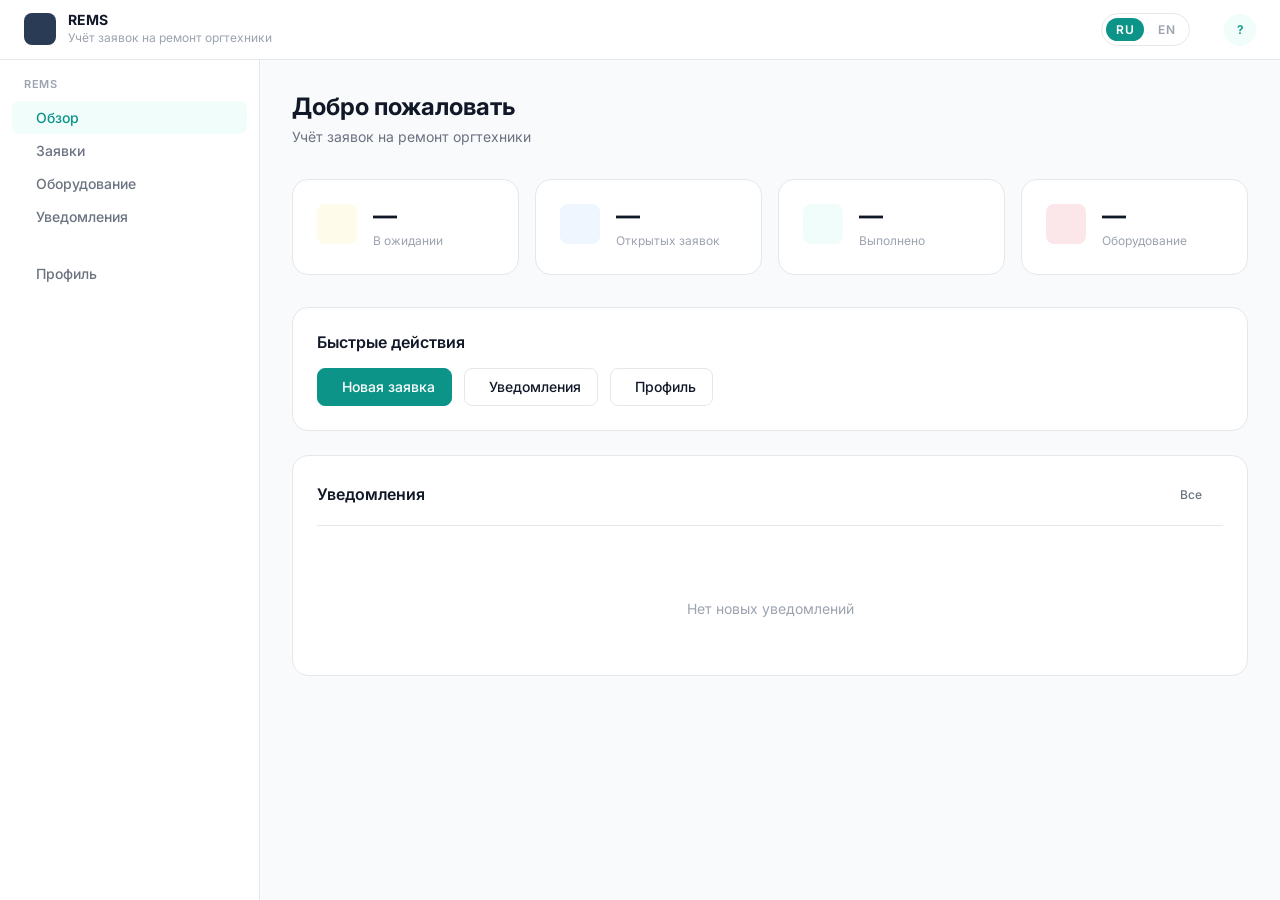
==== pages/dashboard.html @ 97a4c3eb "Fixes 1. Аватар пользователя действительно отображается в шапке и в профиле — `setAvatar()` теперь ч" ====
<!DOCTYPE html>
<html lang="ru">
<head>
  <meta charset="UTF-8">
  <meta name="viewport" content="width=device-width, initial-scale=1.0">
  <title>Панель управления — REMS</title>
  <link rel="preconnect" href="https://fonts.googleapis.com">
  <link rel="preconnect" href="https://fonts.gstatic.com" crossorigin>
  <link href="https://fonts.googleapis.com/css2?family=Inter:wght@400;500;600;700;800&display=swap" rel="stylesheet">
  <link rel="stylesheet" href="https://unpkg.com/@phosphor-icons/web@2.1.1/src/regular/style.css">
  <link rel="stylesheet" href="https://unpkg.com/@phosphor-icons/web@2.1.1/src/bold/style.css">
  <link rel="stylesheet" href="https://unpkg.com/@phosphor-icons/web@2.1.1/src/fill/style.css">
  <link rel="stylesheet" href="https://unpkg.com/@phosphor-icons/web@2.1.1/src/duotone/style.css">
  <link rel="stylesheet" href="../style.css">
</head>
<body>

<!-- ── Navbar ──────────────────────────────────────────────────── -->
<header class="navbar">
  <button class="btn btn-icon btn-ghost" id="sidebar-toggle" style="display:none;" aria-label="Меню">
    <i class="ph ph-list" style="font-size:1.25rem;"></i>
  </button>

  <a href="/" class="navbar-brand">
    <div class="navbar-logo"><i class="ph ph-wrench"></i></div>
    <div>
      <div class="navbar-title">REMS</div>
      <div class="navbar-subtitle" data-i18n="app.tagline">Учёт заявок на ремонт оргтехники</div>
    </div>
  </a>

  <div class="navbar-spacer"></div>

  <div class="navbar-actions">
    <!-- Language switcher -->
    <div class="lang-switcher">
      <button class="lang-btn active" data-lang="ru">RU</button>
      <button class="lang-btn"        data-lang="en">EN</button>
    </div>

    <!-- Notifications button -->
    <button class="btn btn-icon btn-ghost" id="btn-notifications" style="position:relative;" aria-label="Уведомления">
      <i class="ph ph-bell" style="font-size:1.25rem;"></i>
      <span class="badge-dot" id="notif-dot" style="position:absolute; top:.4rem; right:.4rem; display:none;"></span>
    </button>

    <!-- User menu -->
    <div style="position:relative;">
      <button class="avatar avatar-sm" id="btn-user-menu" style="cursor:pointer; border:none; font-family:inherit;">
        <span id="nav-avatar-initials">?</span>
        <img id="nav-avatar-img" src="" alt="" style="display:none;">
      </button>
      <div id="user-dropdown" class="hidden" style="position:absolute; top:calc(100% + .5rem); right:0; background:var(--clr-surface); border:1px solid var(--clr-border); border-radius:var(--radius-lg); box-shadow:var(--shadow-lg); min-width:260px; z-index:60; overflow:hidden;">
        <!-- ── User header: full name + masked contact ─────────── -->
        <div style="padding:.85rem 1rem; border-bottom:1px solid var(--clr-border);">
          <div id="dd-name"
               style="font-size:var(--text-sm); font-weight:700; color:var(--clr-text-primary); white-space:nowrap; overflow:hidden; text-overflow:ellipsis;">
            —
          </div>
          <div id="dd-email"
               style="font-size:var(--text-xs); color:var(--clr-text-muted); margin-top:.15rem; white-space:nowrap; overflow:hidden; text-overflow:ellipsis;">
            —
          </div>
        </div>

        <!-- ── Org row: clickable → #org tab. Shows role badge if
                user is an approved member, otherwise membership status. -->
        <button id="dd-org-link" class="nav-item"
                style="border-radius:0; border:none; align-items:flex-start; gap:.65rem; padding:.7rem 1rem; width:100%; text-align:left;">
          <i class="ph ph-buildings" style="margin-top:.15rem;"></i>
          <div style="flex:1; min-width:0; display:flex; flex-direction:column; gap:.25rem;">
            <span id="dd-org"
                  style="font-size:var(--text-sm); font-weight:600; color:var(--clr-navy); white-space:nowrap; overflow:hidden; text-overflow:ellipsis;">
              —
            </span>
            <span id="dd-pill" class="badge badge-default" style="font-size:var(--text-xs); align-self:flex-start;">—</span>
          </div>
        </button>

        <button class="nav-item" id="dd-profile" style="border-radius:0; border:none;">
          <i class="ph ph-user"></i>
          <span data-i18n="nav.profile">Профиль</span>
        </button>
        <div style="border-top:1px solid var(--clr-border); padding:.25rem;">
          <button class="nav-item" id="btn-logout" style="border-radius:var(--radius-sm); color:var(--clr-error);">
            <i class="ph ph-sign-out" style="color:var(--clr-error);"></i>
            <span data-i18n="nav.logout">Выйти</span>
          </button>
        </div>
      </div>
    </div>
  </div>
</header>

<!-- ── App layout ───────────────────────────────────────────────── -->
<div class="app-layout">

  <!-- ── Sidebar ──────────────────────────────────────────────── -->
  <aside class="sidebar" id="sidebar">
    <nav>
      <div class="nav-section">
        <p class="nav-section-label" data-i18n="app.name">REMS</p>
        <button class="nav-item active" data-tab="overview">
          <i class="ph ph-squares-four"></i>
          <span data-i18n="nav.dashboard">Обзор</span>
        </button>
        <button class="nav-item" data-tab="requests">
          <i class="ph ph-clipboard-text"></i>
          <span data-i18n="nav.requests">Заявки</span>
        </button>
        <button class="nav-item" data-tab="equipment">
          <i class="ph ph-desktop-tower"></i>
          <span data-i18n="nav.equipment">Оборудование</span>
        </button>
        <button class="nav-item" data-tab="notifications" id="nav-notifications">
          <i class="ph ph-bell"></i>
          <span data-i18n="nav.notifications">Уведомления</span>
          <span class="nav-badge hidden" id="notif-badge">0</span>
        </button>
      </div>

      <div class="nav-section" id="org-nav-section" style="display:none;">
        <p class="nav-section-label" data-i18n="nav.organization_section">Организация</p>
        <button class="nav-item" data-tab="members" id="nav-item-members">
          <i class="ph ph-users"></i>
          <span data-i18n="nav.members">Сотрудники</span>
        </button>
        <button class="nav-item" data-tab="org" id="nav-item-org" style="display:none;">
          <i class="ph ph-buildings"></i>
          <span data-i18n="nav.your_organization">Ваша организация</span>
        </button>
      </div>

      <div class="nav-section" style="margin-top:auto;">
        <button class="nav-item" data-tab="profile">
          <i class="ph ph-user-circle"></i>
          <span data-i18n="nav.profile">Профиль</span>
        </button>
      </div>
    </nav>
  </aside>

  <!-- ── Main content ─────────────────────────────────────────── -->
  <main class="main-content" id="main-content">

    <!-- ══ TAB: Overview ═══════════════════════════════════════ -->
    <div class="tab-panel active" id="tab-overview">
      <div class="page-header">
        <h1 class="page-title" id="welcome-title" data-i18n="dashboard.welcome">Добро пожаловать</h1>
        <p class="page-desc" data-i18n="app.tagline">Учёт заявок на ремонт оргтехники</p>
      </div>

      <!-- Stats row -->
      <div style="display:grid; grid-template-columns: repeat(auto-fit, minmax(220px, 1fr)); gap:1rem; margin-bottom:2rem;">
        <div class="stat-card">
          <div class="stat-icon stat-icon-yellow"><i class="ph ph-hourglass"></i></div>
          <div>
            <div class="stat-value" id="stat-pending">—</div>
            <div class="stat-label" data-i18n="dashboard.requests_pending">В ожидании</div>
          </div>
        </div>
        <div class="stat-card">
          <div class="stat-icon stat-icon-blue"><i class="ph ph-clipboard-text"></i></div>
          <div>
            <div class="stat-value" id="stat-open">—</div>
            <div class="stat-label" data-i18n="dashboard.requests_open">Открытых заявок</div>
          </div>
        </div>
        <div class="stat-card">
          <div class="stat-icon stat-icon-green"><i class="ph ph-check-circle"></i></div>
          <div>
            <div class="stat-value" id="stat-done">—</div>
            <div class="stat-label" data-i18n="dashboard.requests_done">Выполнено</div>
          </div>
        </div>
        <div class="stat-card">
          <div class="stat-icon stat-icon-red"><i class="ph ph-desktop-tower"></i></div>
          <div>
            <div class="stat-value" id="stat-equipment">—</div>
            <div class="stat-label" data-i18n="dashboard.equipment_count">Оборудование</div>
          </div>
        </div>
      </div>

      <!-- Membership notice (if no org) -->
      <div class="alert alert-info hidden" id="no-org-notice" style="margin-bottom:1.5rem;">
        <i class="ph ph-info"></i>
        <div>
          <strong>Вы не состоите в организации.</strong>
          <span> Дождитесь приглашения от руководителя или укажите ID организации в профиле.</span>
        </div>
      </div>

      <!-- Quick actions -->
      <div class="card" style="margin-bottom:1.5rem;">
        <div class="card-header" style="margin-bottom:0; padding-bottom:0; border:none;">
          <h2 class="card-title">Быстрые действия</h2>
        </div>
        <div style="display:flex; flex-wrap:wrap; gap:.75rem; margin-top:1rem;">
          <button class="btn btn-primary" id="btn-new-request">
            <i class="ph ph-plus"></i>
            Новая заявка
          </button>
          <button class="btn btn-secondary" data-tab-trigger="notifications">
            <i class="ph ph-bell"></i>
            <span data-i18n="nav.notifications">Уведомления</span>
          </button>
          <button class="btn btn-secondary" data-tab-trigger="profile">
            <i class="ph ph-user"></i>
            <span data-i18n="nav.profile">Профиль</span>
          </button>
        </div>
      </div>

      <!-- Recent notifications -->
      <div class="card">
        <div class="card-header">
          <h2 class="card-title" data-i18n="notifications.title">Уведомления</h2>
          <button class="btn btn-ghost btn-sm" data-tab-trigger="notifications">
            <span>Все</span>
            <i class="ph ph-arrow-right"></i>
          </button>
        </div>
        <div id="overview-notifs">
          <div class="empty-state" style="padding: 2rem;">
            <i class="ph ph-bell-slash"></i>
            <p class="empty-state-text" data-i18n="notifications.empty">Нет новых уведомлений</p>
          </div>
        </div>
      </div>
    </div>

    <!-- ══ TAB: Requests ════════════════════════════════════════ -->
    <div class="tab-panel" id="tab-requests">
      <div class="page-header">
        <h1 class="page-title" data-i18n="nav.requests">Заявки</h1>
        <p class="page-desc">Управление заявками на ремонт и обслуживание</p>
      </div>
      <div class="empty-state" style="margin-top:4rem;">
        <i class="ph ph-clipboard-text"></i>
        <p class="empty-state-title">Раздел в разработке</p>
        <p class="empty-state-text">Управление заявками будет доступно в следующей версии.</p>
      </div>
    </div>

    <!-- ══ TAB: Equipment ══════════════════════════════════════ -->
    <div class="tab-panel" id="tab-equipment">
      <div class="page-header">
        <h1 class="page-title" data-i18n="nav.equipment">Оборудование</h1>
        <p class="page-desc">Реестр оргтехники организации</p>
      </div>
      <div class="empty-state" style="margin-top:4rem;">
        <i class="ph ph-desktop-tower"></i>
        <p class="empty-state-title">Раздел в разработке</p>
        <p class="empty-state-text">Учёт оборудования будет доступен в следующей версии.</p>
      </div>
    </div>

    <!-- ══ TAB: Notifications ══════════════════════════════════ -->
    <div class="tab-panel" id="tab-notifications">
      <div class="page-header" style="display:flex; align-items:center; justify-content:space-between;">
        <div>
          <h1 class="page-title" data-i18n="notifications.title">Уведомления</h1>
          <p class="page-desc">Все системные уведомления</p>
        </div>
        <button class="btn btn-secondary btn-sm" id="btn-mark-all-read">
          <i class="ph ph-checks"></i>
          <span data-i18n="notifications.mark_all">Прочитать все</span>
        </button>
      </div>

      <div class="card" style="padding:0; overflow:hidden;">
        <div id="notif-list">
          <div class="empty-state">
            <i class="ph ph-bell-slash"></i>
            <p class="empty-state-title" data-i18n="notifications.empty">Нет уведомлений</p>
          </div>
        </div>
      </div>
    </div>

    <!-- ══ TAB: Members ════════════════════════════════════════ -->
    <div class="tab-panel" id="tab-members">
      <div class="page-header" style="display:flex; align-items:center; justify-content:space-between;">
        <div>
          <h1 class="page-title" data-i18n="members.title">Сотрудники</h1>
          <p class="page-desc">Управление участниками организации</p>
        </div>
        <button class="btn btn-primary btn-sm" id="btn-invite">
          <i class="ph ph-user-plus"></i>
          <span data-i18n="members.invite">Пригласить</span>
        </button>
      </div>

      <!-- Pending members -->
      <div class="card" id="pending-section" style="margin-bottom:1.5rem; display:none;">
        <div class="card-header">
          <h2 class="card-title" data-i18n="members.pending">Ожидают одобрения</h2>
        </div>
        <div id="pending-list"></div>
      </div>

      <div class="card">
        <div class="empty-state">
          <i class="ph ph-users"></i>
          <p class="empty-state-title" data-i18n="members.no_pending">Нет ожидающих заявок</p>
        </div>
      </div>
    </div>

    <!-- ══ TAB: Your Organization ═══════════════════════════════════════════
         Header strip carries the heavy ID context (name + ID + occupation
         + active + role + members chip) so the two columns underneath
         show only THE FACTS, with equal row counts on both sides. -->
    <div class="tab-panel" id="tab-org">
      <div class="page-header">
        <h1 class="page-title" data-i18n="nav.your_organization">Ваша организация</h1>
      </div>

      <!-- ─── Header strip ─────────────────────────────────────────────── -->
      <div class="card profile-identity-card">
        <label class="profile-org-logo" id="org-logo-wrap">
          <div class="avatar avatar-xxl" id="org-logo-avatar">
            <span id="org-logo-initials">?</span>
            <img id="org-logo-img" src="" alt="" style="display:none;">
          </div>
          <div class="avatar-upload-overlay" id="org-logo-overlay" style="display:none;"><i class="ph ph-camera"></i></div>
          <input type="file" id="org-logo-input" accept="image/*" style="display:none;">
        </label>
        <div class="profile-identity-info">
          <h2 class="profile-identity-name">
            <span id="org-head-name">—</span>
            <button class="profile-row-edit-btn" data-edit-field="organization_name" aria-label="edit" style="margin-left:.4rem; vertical-align:middle;"><i class="ph-duotone ph-pencil-simple"></i></button>
          </h2>
          <p class="profile-identity-meta">
            <span style="color:var(--clr-text-muted);" data-i18n="profile.organization_id">ID</span>:
            <span id="org-head-id" style="font-weight:600;">—</span>
            ·
            <span data-i18n="profile.plan">Тариф</span>:
            <span id="org-head-plan" style="font-weight:700; color:var(--clr-accent);">—</span>
          </p>
          <div class="profile-identity-badges">
            <span id="org-head-type"   class="badge badge-default">—</span>
            <span id="org-head-active" class="badge badge-default">—</span>
            <span id="org-head-myrole" class="badge badge-default">—</span>
          </div>
        </div>
      </div>

      <!-- ─── Two-column grid: equal row counts (4+4 left, 3+5 right) ─── -->
      <div class="profile-two-col">

        <!-- ═══ LEFT ═════════════════════════════════════════════════════ -->
        <div class="profile-col">

          <!-- About the organization — 4 rows -->
          <div class="card profile-card">
            <div class="profile-card-header">
              <div class="profile-card-icon navy"><i class="ph-bold ph-buildings"></i></div>
              <h3 class="profile-card-title" data-i18n="profile.about_org">Об организации</h3>
              <span class="profile-card-tooltip" tabindex="0" data-tooltip-key="profile.tip_about_org">
                <i class="ph ph-info"></i>
              </span>
            </div>
            <div class="profile-card-body">
              <div class="profile-row">
                <span class="profile-row-label" data-i18n="profile.org_type">Тип</span>
                <!-- Read-only: org type is locked after creation. -->
                <span class="profile-row-value" id="org-info-type">—</span>
              </div>
              <div class="profile-row">
                <span class="profile-row-label" data-i18n="profile.org_status">Статус</span>
                <span class="profile-row-value" id="org-info-status">—</span>
              </div>
              <!-- Swapped: «Ваша роль» now precedes «Дата создания» so the
                   role tooltip can flow downward without being clipped by
                   the next card. -->
              <div class="profile-row">
                <span class="profile-row-label" data-i18n="profile.role_in_org">Ваша роль в организации</span>
                <span class="profile-row-edit-wrap">
                  <span class="profile-row-value" id="org-info-myrole">—</span>
                  <!-- Tooltip is shown/hidden by JS based on the user's role -->
                  <span class="profile-card-tooltip hidden" id="org-info-role-tooltip" tabindex="0" style="margin-left:.25rem;">
                    <i class="ph ph-info"></i>
                  </span>
                </span>
              </div>
              <div class="profile-row" style="border-bottom:none;">
                <span class="profile-row-label" data-i18n="profile.org_created_at">Дата создания</span>
                <span class="profile-row-value" id="org-info-created">—</span>
              </div>
            </div>
          </div>

          <!-- Internal SLA — 4 rows; hint lives in the header tooltip (no
               extra row inside the body) so heights line up with the right column. -->
          <div class="card profile-card">
            <div class="profile-card-header">
              <div class="profile-card-icon navy"><i class="ph-bold ph-clock-countdown"></i></div>
              <h3 class="profile-card-title" data-i18n="profile.internal_sla">Внутренние SLA</h3>
              <span class="profile-card-tooltip" tabindex="0" data-tooltip-key="profile.internal_sla_hint">
                <i class="ph ph-info"></i>
              </span>
            </div>
            <div class="profile-card-body">
              <div class="profile-row sla-row-wide">
                <span class="profile-row-label">
                  <span class="sla-pri sla-critical" data-i18n="profile.sla_critical">Критический</span>
                </span>
                <span class="profile-row-edit-wrap">
                  <span class="sla-val" id="sla-crit">—</span>
                  <button class="profile-row-edit-btn" data-edit-field="internal_sla_critical_h" aria-label="edit"><i class="ph-duotone ph-pencil-simple"></i></button>
                </span>
              </div>
              <div class="profile-row sla-row-wide">
                <span class="profile-row-label">
                  <span class="sla-pri sla-high" data-i18n="profile.sla_high">Высокий</span>
                </span>
                <span class="profile-row-edit-wrap">
                  <span class="sla-val" id="sla-high">—</span>
                  <button class="profile-row-edit-btn" data-edit-field="internal_sla_high_h" aria-label="edit"><i class="ph-duotone ph-pencil-simple"></i></button>
                </span>
              </div>
              <div class="profile-row sla-row-wide">
                <span class="profile-row-label">
                  <span class="sla-pri sla-medium" data-i18n="profile.sla_medium">Средний</span>
                </span>
                <span class="profile-row-edit-wrap">
                  <span class="sla-val" id="sla-med">—</span>
                  <button class="profile-row-edit-btn" data-edit-field="internal_sla_medium_h" aria-label="edit"><i class="ph-duotone ph-pencil-simple"></i></button>
                </span>
              </div>
              <div class="profile-row sla-row-wide" style="border-bottom:none;">
                <span class="profile-row-label">
                  <span class="sla-pri sla-low" data-i18n="profile.sla_low">Низкий</span>
                </span>
                <span class="profile-row-edit-wrap">
                  <span class="sla-val" id="sla-low">—</span>
                  <button class="profile-row-edit-btn" data-edit-field="internal_sla_low_h" aria-label="edit"><i class="ph-duotone ph-pencil-simple"></i></button>
                </span>
              </div>
            </div>
          </div>

        </div>

        <!-- ═══ RIGHT ═══════════════════════════════════════════════════ -->
        <div class="profile-col">

          <!-- Subscription — 3 rows (kept as a separate card with gold crown) -->
          <div class="card profile-card">
            <div class="profile-card-header">
              <div class="profile-card-icon gold"><i class="ph-bold ph-chart-line-up"></i></div>
              <h3 class="profile-card-title" data-i18n="profile.subscription">Подписка</h3>
              <span class="profile-card-tooltip" tabindex="0" data-tooltip-key="profile.subscription_tip">
                <i class="ph ph-info"></i>
              </span>
            </div>
            <div class="profile-card-body">
              <div class="profile-row">
                <span class="profile-row-label-stack">
                  <span class="profile-row-label">
                    <span data-i18n="profile.plan">Тариф</span>:
                    <span id="sub-plan-line" style="font-weight:700; color:var(--clr-accent); margin-left:.35rem;">Free</span>
                  </span>
                </span>
                <button class="btn btn-upgrade-gold" id="btn-upgrade-sub" data-tooltip-key="profile.upgrade_coming_soon">
                  <i class="ph-bold ph-crown-simple"></i>
                  <span data-i18n="profile.upgrade">Улучшить</span>
                </button>
              </div>
              <div class="profile-row">
                <span class="profile-row-label" data-i18n="profile.max_employees">Сотрудников</span>
                <span class="profile-row-value" id="sub-employee-usage">—</span>
              </div>
              <div class="profile-row" style="border-bottom:none;">
                <span class="profile-row-label" data-i18n="profile.active_requests">Активных заявок</span>
                <span class="profile-row-value" id="sub-active-req-usage">—</span>
              </div>
            </div>
          </div>

          <!-- Limits — 5 rows: each file-type row has Разрешено/Запрещено
               pill on the right + secondary detail line below the label. -->
          <div class="card profile-card">
            <div class="profile-card-header">
              <div class="profile-card-icon teal"><i class="ph-bold ph-gauge"></i></div>
              <h3 class="profile-card-title" data-i18n="profile.limits">Лимиты организации</h3>
              <span class="profile-card-tooltip" tabindex="0" data-tooltip-key="profile.tip_limits">
                <i class="ph ph-info"></i>
              </span>
            </div>
            <div class="profile-card-body">
              <div class="profile-row">
                <span class="profile-row-label-stack">
                  <span class="profile-row-label" data-i18n="profile.images">Изображения</span>
                  <span class="profile-row-sub" id="lim-images-sub">—</span>
                </span>
                <span id="lim-images-flag" class="badge feature-pill">—</span>
              </div>
              <div class="profile-row">
                <span class="profile-row-label-stack">
                  <span class="profile-row-label" data-i18n="profile.videos">Видео</span>
                  <span class="profile-row-sub" id="lim-videos-sub">—</span>
                </span>
                <span id="lim-videos-flag" class="badge feature-pill">—</span>
              </div>
              <div class="profile-row">
                <span class="profile-row-label-stack">
                  <span class="profile-row-label" data-i18n="profile.documents">Документы</span>
                  <span class="profile-row-sub" id="lim-docs-sub">—</span>
                </span>
                <span id="lim-docs-flag" class="badge feature-pill">—</span>
              </div>
              <div class="profile-row">
                <span class="profile-row-label" data-i18n="profile.analytics_detailed">Детальная аналитика</span>
                <span id="lim-analytics-flag" class="badge feature-pill">—</span>
              </div>
              <div class="profile-row" style="border-bottom:none;">
                <span class="profile-row-label" data-i18n="profile.analytics_export">Экспорт аналитики</span>
                <span id="lim-export-flag" class="badge feature-pill">—</span>
              </div>
            </div>
          </div>

        </div>
      </div>
    </div>

    <!-- ══ TAB: Personal Profile ════════════════════════════════════════════
         Header strip (avatar + identity) + 2 equal-row cards.
         All field edits open a generic #field-edit-modal so the cards stay
         visually identical in read mode. -->
    <div class="tab-panel" id="tab-profile">
      <div class="page-header">
        <h1 class="page-title" data-i18n="profile.title">Профиль</h1>
      </div>

      <!-- ─── Header strip ────────────────────────────────────────────────── -->
      <div class="card profile-identity-card">
        <label class="avatar-upload">
          <div class="avatar avatar-xxl" id="profile-avatar">
            <span id="profile-initials">?</span>
            <img id="profile-avatar-img" src="" alt="" style="display:none;">
          </div>
          <div class="avatar-upload-overlay"><i class="ph ph-camera"></i></div>
          <input type="file" id="avatar-input" accept="image/*" style="display:none;">
        </label>
        <div class="profile-identity-info">
          <h2 class="profile-identity-name" id="profile-fullname">—</h2>
          <p class="profile-identity-meta">
            <span style="color:var(--clr-text-muted);" data-i18n="profile.user_id">ID</span>:
            <span id="profile-userid-inline" style="font-weight:600;">—</span>
            ·
            <span class="profile-masked-inline" id="profile-head-email">—</span>
            <span class="profile-masked-inline" id="profile-head-phone"></span>
          </p>
          <div class="profile-identity-badges">
            <span id="profile-role-badge"   class="badge badge-default">—</span>
            <span id="profile-status-badge" class="badge badge-default">—</span>
          </div>
        </div>
      </div>

      <!-- ─── Two-column grid: equal row counts (6 each) ──────────────────
           No icons on left labels; secondary info (dates, masked contacts)
           lives BELOW the label as a muted sub-line. Action button stays
           on the right of every row. -->
      <div class="profile-two-col">

        <!-- ═══ LEFT: Личные данные ═══ (6 rows) -->
        <div class="profile-col">
          <div class="card profile-card">
            <div class="profile-card-header">
              <div class="profile-card-icon teal"><i class="ph-bold ph-user-circle"></i></div>
              <h3 class="profile-card-title" data-i18n="profile.personal_info">Личные данные</h3>
              <span class="profile-card-tooltip" tabindex="0" data-tooltip-key="profile.tip_personal_info">
                <i class="ph ph-info"></i>
              </span>
            </div>
            <div class="profile-card-body">
              <div class="profile-row">
                <span class="profile-row-label" data-i18n="profile.name">Полное имя</span>
                <span class="profile-row-edit-wrap">
                  <span class="profile-row-value" id="info-fullname">—</span>
                  <button class="profile-row-edit-btn" data-edit-field="full_name" aria-label="edit"><i class="ph-duotone ph-pencil-simple"></i></button>
                </span>
              </div>
              <div class="profile-row">
                <span class="profile-row-label" data-i18n="profile.department">Отдел</span>
                <span class="profile-row-edit-wrap">
                  <span class="profile-row-value" id="info-dept">—</span>
                  <button class="profile-row-edit-btn" data-edit-field="department" aria-label="edit"><i class="ph-duotone ph-pencil-simple"></i></button>
                </span>
              </div>
              <div class="profile-row">
                <span class="profile-row-label-stack">
                  <span class="profile-row-label" data-i18n="profile.email">Email</span>
                  <span class="profile-row-sub" id="info-email-sub">—</span>
                </span>
                <span class="profile-row-edit-wrap">
                  <button class="btn btn-row-action" id="btn-edit-email">
                    <i class="ph ph-envelope-simple"></i>
                    <span id="btn-edit-email-label" data-i18n="common.change">Сменить</span>
                  </button>
                </span>
              </div>
              <div class="profile-row">
                <span class="profile-row-label-stack">
                  <span class="profile-row-label" data-i18n="profile.phone">Телефон</span>
                  <span class="profile-row-sub" id="info-phone-sub">—</span>
                </span>
                <span class="profile-row-edit-wrap">
                  <button class="btn btn-row-action" id="btn-edit-phone">
                    <i class="ph ph-phone"></i>
                    <span id="btn-edit-phone-label" data-i18n="common.change">Сменить</span>
                  </button>
                </span>
              </div>
              <div class="profile-row">
                <span class="profile-row-label">Telegram</span>
                <span class="profile-row-edit-wrap">
                  <button class="btn btn-row-action btn-row-link" id="btn-link-telegram" data-tooltip-key="profile.telegram_coming_soon">
                    <i class="ph ph-telegram-logo"></i>
                    <span data-i18n="common.link">Привязать</span>
                  </button>
                </span>
              </div>
              <div class="profile-row" style="border-bottom:none;">
                <span class="profile-row-label" data-i18n="profile.role_in_org">Ваша роль в организации</span>
                <span class="profile-row-edit-wrap">
                  <span id="info-role" class="badge badge-default">—</span>
                  <span class="profile-card-tooltip hidden" id="info-role-tooltip" tabindex="0" style="margin-left:.25rem;">
                    <i class="ph ph-info"></i>
                  </span>
                </span>
              </div>
            </div>
          </div>
        </div>

        <!-- ═══ RIGHT: Аккаунт ═══ (6 rows) -->
        <div class="profile-col">
          <div class="card profile-card">
            <div class="profile-card-header">
              <div class="profile-card-icon navy"><i class="ph-bold ph-shield-check"></i></div>
              <h3 class="profile-card-title" data-i18n="profile.account">Аккаунт</h3>
              <span class="profile-card-tooltip" tabindex="0" data-tooltip-key="profile.tip_account">
                <i class="ph ph-info"></i>
              </span>
            </div>
            <div class="profile-card-body">
              <div class="profile-row">
                <span class="profile-row-label-stack">
                  <span class="profile-row-label" data-i18n="profile.change_password">Пароль</span>
                  <span class="profile-row-sub" id="info-pwd-changed">—</span>
                </span>
                <button class="btn btn-row-action btn-row-change" id="btn-open-change-pwd">
                  <i class="ph ph-key"></i>
                  <span data-i18n="common.change">Сменить</span>
                </button>
              </div>
              <div class="profile-row">
                <span class="profile-row-label-stack">
                  <span class="profile-row-label" data-i18n="profile.change_pin">PIN-код</span>
                  <span class="profile-row-sub" id="info-pin-set">—</span>
                </span>
                <button class="btn btn-row-action btn-row-change" id="btn-open-change-pin">
                  <i class="ph ph-lock-key"></i>
                  <span data-i18n="common.change">Сменить</span>
                </button>
              </div>
              <div class="profile-row">
                <span class="profile-row-label" data-i18n="profile.registered_at">Дата регистрации</span>
                <span class="profile-row-value" id="info-created-at">—</span>
              </div>
              <div class="profile-row">
                <span class="profile-row-label" data-i18n="profile.last_login">Последний вход</span>
                <span class="profile-row-value" id="info-last-login">—</span>
              </div>
              <div class="profile-row">
                <span class="profile-row-label" data-i18n="profile.in_org_since">В организации с</span>
                <span class="profile-row-value" id="info-joined">—</span>
              </div>
              <div class="profile-row" style="border-bottom:none;">
                <span class="profile-row-label" data-i18n="profile.sessions">Активные сессии</span>
                <span class="profile-row-value" id="sessions-count">—</span>
              </div>
            </div>
          </div>
        </div>

      </div>

      <!-- ─── Active sessions card — full-width below ─────────────────────── -->
      <div class="card profile-card" style="margin-top:1.5rem;">
        <div class="profile-card-header">
          <div class="profile-card-icon navy"><i class="ph-bold ph-monitor"></i></div>
          <h3 class="profile-card-title" data-i18n="profile.sessions">Активные сессии</h3>
          <span class="profile-card-tooltip" tabindex="0" data-tooltip-key="profile.tip_sessions">
            <i class="ph ph-info"></i>
          </span>
        </div>
        <div id="sessions-list" class="profile-card-body">
          <div class="empty-state" style="padding:1.5rem 0;">
            <i class="ph ph-device-mobile"></i>
            <p class="empty-state-text" data-i18n="profile.sessions_loading">Загрузка…</p>
          </div>
        </div>
      </div>

    </div>

  </main>
</div>

<!-- ── Invite member modal ──────────────────────────────────────── -->
<div class="modal-backdrop" id="invite-modal">
  <div class="modal">
    <div class="modal-header">
      <h3 class="modal-title" data-i18n="members.invite">Пригласить сотрудника</h3>
      <button class="modal-close" data-close-modal="invite-modal"><i class="ph ph-x"></i></button>
    </div>
    <div class="modal-body">
      <div style="display:flex; flex-direction:column; gap:1rem;">
        <div class="form-group">
          <label class="form-label" for="invite-contact">
            Email, телефон или ID пользователя <span class="req">*</span>
          </label>
          <div class="input-wrap">
            <i class="ph ph-at input-icon"></i>
            <input id="invite-contact" type="text" class="form-input" placeholder="email@example.com">
          </div>
          <div class="form-error" id="err-invite-contact"><i class="ph ph-warning-circle"></i><span></span></div>
        </div>
        <div class="form-group">
          <label class="form-label" for="invite-role">Роль <span class="req">*</span></label>
          <select id="invite-role" class="form-select">
            <option value="" disabled selected>Выберите роль</option>
            <option value="manager"   data-i18n-opt="roles.manager">Менеджер</option>
            <option value="technician" data-i18n-opt="roles.technician">Техник</option>
            <option value="employee"  data-i18n-opt="roles.employee">Сотрудник</option>
          </select>
          <div class="form-error" id="err-invite-role"><i class="ph ph-warning-circle"></i><span></span></div>
        </div>
        <div class="alert alert-error hidden" id="err-invite"><i class="ph ph-warning-circle"></i><span id="err-invite-text"></span></div>
      </div>
    </div>
    <div class="modal-footer">
      <button class="btn btn-secondary" data-close-modal="invite-modal" data-i18n="common.cancel">Отмена</button>
      <button class="btn btn-primary" id="btn-invite-confirm">
        <i class="ph ph-paper-plane-tilt"></i>
        <span>Отправить</span>
      </button>
    </div>
  </div>
</div>

<!-- ── Edit org name modal ──────────────────────────────────────── -->
<!-- legacy edit-org-modal removed — replaced by generic #field-edit-modal -->

<!-- ── Generic single-field edit modal ─────────────────────────────────
     Driven entirely from JS (dashboard.js openFieldEditModal).
     • title is set per-field via i18n
     • input swaps to type=number/select if the descriptor demands it
     • on Save, calls the descriptor's API endpoint and refreshes -->
<div class="modal-backdrop" id="field-edit-modal">
  <div class="modal">
    <div class="modal-header">
      <h3 class="modal-title" id="field-edit-title">—</h3>
      <button class="modal-close" data-close-modal="field-edit-modal"><i class="ph ph-x"></i></button>
    </div>
    <div class="modal-body">
      <div class="form-group">
        <label class="form-label" id="field-edit-label" for="field-edit-input">—</label>
        <input id="field-edit-input"  type="text"   class="form-input"  maxlength="255">
        <input id="field-edit-number" type="number" class="form-input"  style="display:none;">
        <select id="field-edit-select" class="form-input" style="display:none;"></select>
        <p class="form-hint hidden" id="field-edit-hint"></p>
        <div class="form-error" id="field-edit-error"><i class="ph ph-warning-circle"></i><span></span></div>
      </div>
    </div>
    <div class="modal-footer">
      <button class="btn btn-secondary" data-close-modal="field-edit-modal" data-i18n="common.cancel">Отмена</button>
      <button class="btn btn-primary"   id="btn-field-edit-save"           data-i18n="common.save">Сохранить</button>
    </div>
  </div>
</div>

<div class="modal-backdrop" id="change-pwd-modal">
  <div class="modal">
    <div class="modal-header">
      <h3 class="modal-title" data-i18n="profile.change_password">Изменить пароль</h3>
      <button class="modal-close" data-close-modal="change-pwd-modal"><i class="ph ph-x"></i></button>
    </div>
    <div class="modal-body">
      <div style="display:flex; flex-direction:column; gap:1rem;">

        <!-- ── Step-up verification: send a code to a verified contact and
                require the user to enter it before allowing the password
                change. Backend wires this up via verification_code/target. -->
        <div class="form-group" id="chp-verify-block">
          <p class="form-hint" data-i18n="profile.change_pwd_verify_hint" style="margin-bottom:.5rem;">
            Подтвердите личность кодом из почты или SMS.
          </p>

          <!-- Contact picker — visible only when the user has 2 verified contacts. -->
          <div id="chp-contact-choice" style="display:none; margin-bottom:.75rem;">
            <div style="display:flex; gap:.5rem;">
              <label class="role-card" id="chp-contact-email-card" style="flex:1; cursor:pointer; padding:.6rem; display:flex; align-items:center; gap:.5rem;">
                <input type="radio" name="chp-contact" value="email" style="margin:0;">
                <i class="ph ph-envelope"></i>
                <span id="chp-contact-email-label" style="font-size:var(--text-xs); font-weight:600;">—</span>
              </label>
              <label class="role-card" id="chp-contact-phone-card" style="flex:1; cursor:pointer; padding:.6rem; display:flex; align-items:center; gap:.5rem;">
                <input type="radio" name="chp-contact" value="phone" style="margin:0;">
                <i class="ph ph-device-mobile"></i>
                <span id="chp-contact-phone-label" style="font-size:var(--text-xs); font-weight:600;">—</span>
              </label>
            </div>
          </div>

          <!-- Single-contact label (only one verified contact) -->
          <p id="chp-contact-single" style="font-size:var(--text-xs); color:var(--clr-text-secondary); margin:0 0 .5rem;">
            <span data-i18n="profile.change_pwd_code_target">Код будет отправлен на</span>
            <strong id="chp-contact-single-target">—</strong>
          </p>

          <button type="button" id="btn-chp-send-code" class="btn btn-secondary btn-sm" style="margin-bottom:.5rem;">
            <i class="ph ph-paper-plane-tilt"></i>
            <span data-i18n="profile.change_pwd_send_code">Отправить код</span>
          </button>

          <!-- Code input row — hidden until first send -->
          <div id="chp-code-row" class="hidden">
            <p class="form-label" style="margin-bottom:.5rem; font-size:var(--text-xs);">
              <span data-i18n="profile.change_pwd_enter_code">Введите 6-значный код</span>
              <span id="chp-resend-block" style="margin-left:.5rem;">
                <button type="button" id="btn-chp-resend" class="link-btn" style="font-size:var(--text-xs);" data-i18n="auth.register.code_resend">Отправить заново</button>
                <span id="chp-resend-wait" class="hidden" style="font-size:var(--text-xs); color:var(--clr-text-muted);">
                  (<span id="chp-resend-countdown">60</span>с)
                </span>
              </span>
            </p>
            <div class="pin-row" id="chp-code-inputs">
              <input class="pin-input chp-code-input" type="text" inputmode="numeric" maxlength="1" autocomplete="off">
              <input class="pin-input chp-code-input" type="text" inputmode="numeric" maxlength="1" autocomplete="off">
              <input class="pin-input chp-code-input" type="text" inputmode="numeric" maxlength="1" autocomplete="off">
              <input class="pin-input chp-code-input" type="text" inputmode="numeric" maxlength="1" autocomplete="off">
              <input class="pin-input chp-code-input" type="text" inputmode="numeric" maxlength="1" autocomplete="off">
              <input class="pin-input chp-code-input" type="text" inputmode="numeric" maxlength="1" autocomplete="off">
            </div>
          </div>
        </div>

        <div class="form-group">
          <label class="form-label" for="chp-current" data-i18n="profile.current_password">Текущий пароль</label>
          <div class="input-wrap">
            <i class="ph ph-lock-simple input-icon"></i>
            <input id="chp-current" type="password" class="form-input" autocomplete="current-password">
            <button type="button" class="input-action" data-toggle-pw="chp-current" tabindex="-1">
              <i class="ph ph-eye"></i>
            </button>
          </div>
          <div class="form-error" id="err-chp-current"><i class="ph ph-warning-circle"></i><span></span></div>
        </div>
        <div class="form-group">
          <label class="form-label" for="chp-new" data-i18n="profile.new_password">Новый пароль</label>
          <div class="input-wrap">
            <i class="ph ph-lock-key input-icon"></i>
            <input id="chp-new" type="password" class="form-input" autocomplete="new-password">
            <button type="button" class="input-action" data-toggle-pw="chp-new" tabindex="-1">
              <i class="ph ph-eye"></i>
            </button>
          </div>
          <!-- Strength meter — mirrors the registration step-3 indicator -->
          <div id="chp-strength" style="display:none; margin-top:.5rem;">
            <div style="display:flex; gap:.2rem; margin-bottom:.25rem;">
              <div class="pw-bar" style="flex:1; height:4px; border-radius:2px; background:var(--clr-border); transition:background .15s;"></div>
              <div class="pw-bar" style="flex:1; height:4px; border-radius:2px; background:var(--clr-border); transition:background .15s;"></div>
              <div class="pw-bar" style="flex:1; height:4px; border-radius:2px; background:var(--clr-border); transition:background .15s;"></div>
              <div class="pw-bar" style="flex:1; height:4px; border-radius:2px; background:var(--clr-border); transition:background .15s;"></div>
            </div>
            <p id="chp-strength-label" style="font-size:var(--text-xs); margin:0; font-weight:600;"></p>
          </div>
          <p class="form-hint" data-i18n="auth.register.pass_hint">Заглавная буква, строчная буква, цифра</p>
          <div class="form-error" id="err-chp-new"><i class="ph ph-warning-circle"></i><span></span></div>
        </div>
        <div class="form-group">
          <label class="form-label" for="chp-confirm" data-i18n="profile.confirm_password">Подтвердите новый пароль</label>
          <div class="input-wrap">
            <i class="ph ph-lock-key input-icon"></i>
            <input id="chp-confirm" type="password" class="form-input" autocomplete="new-password">
            <button type="button" class="input-action" data-toggle-pw="chp-confirm" tabindex="-1">
              <i class="ph ph-eye"></i>
            </button>
          </div>
          <div class="form-error" id="err-chp-confirm"><i class="ph ph-warning-circle"></i><span></span></div>
        </div>
        <div class="alert alert-error" id="err-chp"><i class="ph ph-warning-circle"></i><span id="err-chp-text"></span></div>

        <!-- Visible warning: changing the password drops other sessions. -->
        <div class="alert alert-warning show" style="display:flex; align-items:flex-start; gap:.6rem;">
          <i class="ph ph-warning" style="margin-top:.15rem; flex-shrink:0;"></i>
          <span data-i18n="profile.change_pwd_session_warning">
            После смены пароля все остальные сессии (другие устройства) будут завершены. Текущий сеанс останется активным.
          </span>
        </div>
      </div>
    </div>
    <div class="modal-footer">
      <button class="btn btn-secondary" data-close-modal="change-pwd-modal" data-i18n="common.cancel">Отмена</button>
      <button class="btn btn-primary" id="btn-save-pwd" data-i18n="common.save">Сохранить</button>
    </div>
  </div>
</div>

<!-- ── Change PIN modal ──────────────────────────────────────── -->
<div class="modal-backdrop" id="change-pin-modal">
  <div class="modal">
    <div class="modal-header">
      <h3 class="modal-title" data-i18n="profile.change_pin">Изменить PIN-код</h3>
      <button class="modal-close" data-close-modal="change-pin-modal"><i class="ph ph-x"></i></button>
    </div>
    <div class="modal-body">
      <div style="display:flex; flex-direction:column; gap:1.25rem;">
        <div id="chpin-current-group">
          <p class="form-label" style="margin-bottom:.65rem;" data-i18n="profile.current_pin">Текущий PIN</p>
          <div class="pin-row" id="chpin-current">
            <input class="pin-input" type="text" inputmode="numeric" maxlength="1" autocomplete="off">
            <input class="pin-input" type="text" inputmode="numeric" maxlength="1" autocomplete="off">
            <input class="pin-input" type="text" inputmode="numeric" maxlength="1" autocomplete="off">
            <input class="pin-input" type="text" inputmode="numeric" maxlength="1" autocomplete="off">
            <input class="pin-input" type="text" inputmode="numeric" maxlength="1" autocomplete="off">
            <input class="pin-input" type="text" inputmode="numeric" maxlength="1" autocomplete="off">
          </div>
        </div>
        <div>
          <p class="form-label" style="margin-bottom:.65rem;" data-i18n="profile.new_pin">Новый PIN</p>
          <div class="pin-row" id="chpin-new">
            <input class="pin-input" type="text" inputmode="numeric" maxlength="1" autocomplete="off">
            <input class="pin-input" type="text" inputmode="numeric" maxlength="1" autocomplete="off">
            <input class="pin-input" type="text" inputmode="numeric" maxlength="1" autocomplete="off">
            <input class="pin-input" type="text" inputmode="numeric" maxlength="1" autocomplete="off">
            <input class="pin-input" type="text" inputmode="numeric" maxlength="1" autocomplete="off">
            <input class="pin-input" type="text" inputmode="numeric" maxlength="1" autocomplete="off">
          </div>
        </div>
        <div>
          <p class="form-label" style="margin-bottom:.65rem;" data-i18n="profile.confirm_pin">Подтвердите новый PIN</p>
          <div class="pin-row" id="chpin-confirm">
            <input class="pin-input" type="text" inputmode="numeric" maxlength="1" autocomplete="off">
            <input class="pin-input" type="text" inputmode="numeric" maxlength="1" autocomplete="off">
            <input class="pin-input" type="text" inputmode="numeric" maxlength="1" autocomplete="off">
            <input class="pin-input" type="text" inputmode="numeric" maxlength="1" autocomplete="off">
            <input class="pin-input" type="text" inputmode="numeric" maxlength="1" autocomplete="off">
            <input class="pin-input" type="text" inputmode="numeric" maxlength="1" autocomplete="off">
          </div>
        </div>
        <div class="alert alert-error" id="err-chpin"><i class="ph ph-warning-circle"></i><span id="err-chpin-text"></span></div>
      </div>
    </div>
    <div class="modal-footer">
      <button class="btn btn-secondary" data-close-modal="change-pin-modal" data-i18n="common.cancel">Отмена</button>
      <button class="btn btn-primary" id="btn-save-pin" data-i18n="common.save">Сохранить</button>
    </div>
  </div>
</div>

<!-- ══════════════════════════════════════════════════════════════
     Change contact (email / phone) modal — 3-step wizard.
     Step 1: confirm current contact (the frontend only has the masked
             version, so the user must type the full one — proves they
             know it). Skipped when LINKING a brand-new contact.
     Step 2: enter the new contact and send a 6-digit code to it.
     Step 3: enter the code → submit.
     Backend (change-email / change-phone) revokes ALL sessions on success,
     so the modal forces a logout after a successful save.
     ══════════════════════════════════════════════════════════════ -->
<div class="modal-backdrop" id="change-contact-modal">
  <div class="modal">
    <div class="modal-header">
      <h3 class="modal-title" id="chc-title">—</h3>
      <button class="modal-close" data-close-modal="change-contact-modal"><i class="ph ph-x"></i></button>
    </div>
    <div class="modal-body">
      <div style="display:flex; flex-direction:column; gap:1rem;">

        <!-- ── Step 1: confirm full current contact ───────────── -->
        <div id="chc-step1" class="chc-step">
          <p class="form-hint" style="margin-bottom:.75rem;" data-i18n="profile.change_contact_step1_hint">—</p>
          <div class="form-group">
            <label class="form-label" for="chc-current-input" data-i18n="profile.current_contact_label">Текущий контакт</label>
            <input id="chc-current-input" type="text" class="form-input" autocomplete="off">
            <div class="form-error" id="err-chc-current"><i class="ph ph-warning-circle"></i><span></span></div>
          </div>
        </div>

        <!-- ── Step 2: new contact ────────────────────────────── -->
        <div id="chc-step2" class="chc-step hidden">
          <p class="form-hint" style="margin-bottom:.75rem;" data-i18n="profile.change_contact_step2_hint">—</p>
          <div class="form-group">
            <label class="form-label" for="chc-new-input" data-i18n="profile.new_contact_label">Новый контакт</label>
            <input id="chc-new-input" type="text" class="form-input" autocomplete="off">
            <div class="form-error" id="err-chc-new"><i class="ph ph-warning-circle"></i><span></span></div>
          </div>
        </div>

        <!-- ── Step 3: enter the 6-digit code ─────────────────── -->
        <div id="chc-step3" class="chc-step hidden">
          <p class="form-hint" style="margin-bottom:.5rem;" data-i18n="profile.change_contact_step3_hint">—</p>
          <p style="font-weight:600; margin:.25rem 0 .75rem;">
            <span id="chc-step3-target">—</span>
          </p>
          <div class="form-group">
            <p class="form-label" style="margin-bottom:.5rem;" data-i18n="profile.change_pwd_enter_code">Введите 6-значный код</p>
            <div class="pin-row" id="chc-code-row">
              <input class="pin-input chc-code-input" type="text" inputmode="numeric" maxlength="1" autocomplete="off">
              <input class="pin-input chc-code-input" type="text" inputmode="numeric" maxlength="1" autocomplete="off">
              <input class="pin-input chc-code-input" type="text" inputmode="numeric" maxlength="1" autocomplete="off">
              <input class="pin-input chc-code-input" type="text" inputmode="numeric" maxlength="1" autocomplete="off">
              <input class="pin-input chc-code-input" type="text" inputmode="numeric" maxlength="1" autocomplete="off">
              <input class="pin-input chc-code-input" type="text" inputmode="numeric" maxlength="1" autocomplete="off">
            </div>
            <p style="margin-top:.6rem; font-size:var(--text-xs); color:var(--clr-text-muted);">
              <button type="button" id="btn-chc-resend" class="link-btn" data-i18n="auth.register.code_resend">Отправить заново</button>
              <span id="chc-resend-wait" class="hidden">
                (<span id="chc-resend-countdown">60</span>с)
              </span>
            </p>
          </div>
        </div>

        <!-- "Detach instead" affordance — visible only in change mode for
             contacts the user currently has, AND only when the user still
             has another verified contact to fall back on. -->
        <div id="chc-detach-row" style="margin-top:.5rem; padding-top:.85rem; border-top:1px solid var(--clr-border);">
          <button type="button" id="btn-chc-detach" class="btn-detach-link">
            <i class="ph-duotone ph-trash"></i>
            <span data-i18n="profile.detach_contact">Открепить контакт</span>
          </button>
        </div>

        <div class="alert alert-error" id="err-chc"><i class="ph ph-warning-circle"></i><span id="err-chc-text"></span></div>
      </div>
    </div>
    <div class="modal-footer">
      <button class="btn btn-secondary" id="btn-chc-back" data-i18n="profile.change_contact_back" style="display:none;">Назад</button>
      <button class="btn btn-secondary" data-close-modal="change-contact-modal" data-i18n="common.cancel">Отмена</button>
      <button class="btn btn-primary" id="btn-chc-next" data-i18n="common.continue">Далее</button>
    </div>
  </div>
</div>

<!-- ══════════════════════════════════════════════════════════════
     Detach contact modal — simplified single-step proof:
     type the full contact + the account password. The "can't detach the
     last contact" guard lives on the backend.
     ══════════════════════════════════════════════════════════════ -->
<div class="modal-backdrop" id="detach-contact-modal">
  <div class="modal">
    <div class="modal-header">
      <h3 class="modal-title" id="dtc-title" data-i18n="profile.detach_contact">Открепить контакт</h3>
      <button class="modal-close" data-close-modal="detach-contact-modal"><i class="ph ph-x"></i></button>
    </div>
    <div class="modal-body">
      <div style="display:flex; flex-direction:column; gap:1rem;">
        <p class="form-hint" data-i18n="profile.detach_hint">Чтобы открепить контакт, введите его полностью и подтвердите паролем от аккаунта.</p>

        <div class="form-group">
          <label class="form-label" for="dtc-contact" data-i18n="profile.current_contact_label">Текущий контакт</label>
          <input id="dtc-contact" type="text" class="form-input" autocomplete="off">
          <div class="form-error" id="err-dtc-contact"><i class="ph ph-warning-circle"></i><span></span></div>
        </div>

        <div class="form-group">
          <label class="form-label" for="dtc-password" data-i18n="profile.current_password">Текущий пароль</label>
          <div class="input-wrap">
            <i class="ph ph-lock-simple input-icon"></i>
            <input id="dtc-password" type="password" class="form-input" autocomplete="current-password">
            <button type="button" class="input-action" data-toggle-pw="dtc-password" tabindex="-1">
              <i class="ph ph-eye"></i>
            </button>
          </div>
          <div class="form-error" id="err-dtc-password"><i class="ph ph-warning-circle"></i><span></span></div>
        </div>

        <div class="alert alert-error" id="err-dtc"><i class="ph ph-warning-circle"></i><span id="err-dtc-text"></span></div>
      </div>
    </div>
    <div class="modal-footer">
      <button class="btn btn-secondary" id="btn-dtc-back" data-i18n="profile.change_contact_back">Назад</button>
      <button class="btn btn-secondary" data-close-modal="detach-contact-modal" data-i18n="common.cancel">Отмена</button>
      <button class="btn btn-danger" id="btn-dtc-submit" data-i18n="profile.detach_confirm">Открепить</button>
    </div>
  </div>
</div>

<div id="toast-container"></div>

<script src="/socket.io/socket.io.js"></script>
<script type="module" src="../js/pages/dashboard.js"></script>
</body>
</html>
---- style.css ----
/* ═══════════════════════════════════════════════════════════════
   REMS — Global Stylesheet
   Theme: Clean white / shadcn-ui inspired
   Accent #1: Jade teal #0d9488    (links, primary buttons, active nav)
   Accent #2: Ink navy #2a3c55     (org branding, secondary buttons)
   Success:   Sky blue #38bdf8     (verified contacts, approved status —
                                    NOT teal to avoid confusion with the
                                    primary brand colour)
   Icons: Phosphor Icons (ph ph-*)
   ═══════════════════════════════════════════════════════════════ */

/* ── 1. Design tokens ─────────────────────────────────────────── */
:root {
  /* Brand — jade/teal green (muted, not neon) */
  --clr-accent:        #0d9488;
  --clr-accent-hover:  #0f766e;
  --clr-accent-light:  #f0fdfa;
  --clr-accent-muted:  #5eead4;

  /* Second accent — dark ink-navy (was #1e3a5f → softened to #2a3c55) */
  --clr-navy:          #2a3c55;
  --clr-navy-hover:    #1d2c41;
  --clr-navy-light:    #eef1f6;

  /* Backgrounds — neutral gray (no blue tint) */
  --clr-bg:            #ffffff;
  --clr-bg-subtle:     #f9fafb;
  --clr-bg-muted:      #f3f4f6;

  /* Surfaces */
  --clr-surface:       #ffffff;

  /* Text — neutral gray (no blue tint) */
  --clr-text-primary:  #111827;
  --clr-text-secondary:#6b7280;
  --clr-text-muted:    #9ca3af;
  --clr-text-inverse:  #ffffff;

  /* Borders — neutral gray */
  --clr-border:        #e5e7eb;
  --clr-border-focus:  #0d9488;

  /* States — success is now SKY BLUE (#38bdf8) to disambiguate from teal */
  /* Softer rose-red per user spec — replaces Tailwind red-500. The light
     and dark derivatives stay in the same hue family so backgrounds and
     dark text on error badges read consistently. */
  --clr-error:         #d35d6e;
  --clr-error-light:   #fbe7ea;
  --clr-error-dark:    #8b2a38;
  --clr-warning:       #f59e0b;
  --clr-warning-light: #fffbeb;
  /* Success now shares its hue with brand-blue per user spec. The whole
     ramp is shifted from sky-blue (#38bdf8) to a deeper Tailwind blue-500
     so success badges read closer to the navy + accent palette. */
  --clr-success:       #3b82f6;
  --clr-success-hover: #2563eb;
  --clr-success-light: #dbeafe;
  --clr-success-dark:  #1e40af;
  --clr-info:          #3b82f6;
  --clr-info-light:    #eff6ff;

  /* Typography */
  --font-sans: 'Inter', ui-sans-serif, system-ui, -apple-system, sans-serif;
  --font-mono: ui-monospace, 'Cascadia Code', monospace;

  /* Scale */
  --text-xs:   0.75rem;
  --text-sm:   0.875rem;
  --text-base: 1rem;
  --text-lg:   1.125rem;
  --text-xl:   1.25rem;
  --text-2xl:  1.5rem;
  --text-3xl:  1.875rem;
  --text-4xl:  2.25rem;

  /* Spacing */
  --space-1:  0.25rem;
  --space-2:  0.5rem;
  --space-3:  0.75rem;
  --space-4:  1rem;
  --space-5:  1.25rem;
  --space-6:  1.5rem;
  --space-8:  2rem;
  --space-10: 2.5rem;
  --space-12: 3rem;
  --space-16: 4rem;
  --space-20: 5rem;

  /* Radius */
  --radius-sm:   0.25rem;
  --radius-md:   0.5rem;
  --radius-lg:   0.75rem;
  --radius-xl:   1rem;
  --radius-2xl:  1.5rem;
  --radius-full: 9999px;

  /* Shadows */
  --shadow-xs: 0 1px 2px 0 rgb(0 0 0 / 0.05);
  --shadow-sm: 0 1px 3px 0 rgb(0 0 0 / 0.07), 0 1px 2px -1px rgb(0 0 0 / 0.07);
  --shadow-md: 0 4px 6px -1px rgb(0 0 0 / 0.07), 0 2px 4px -2px rgb(0 0 0 / 0.07);
  --shadow-lg: 0 10px 15px -3px rgb(0 0 0 / 0.07), 0 4px 6px -4px rgb(0 0 0 / 0.07);
  --shadow-xl: 0 20px 25px -5px rgb(0 0 0 / 0.07), 0 8px 10px -6px rgb(0 0 0 / 0.07);

  /* Transitions */
  --trans-fast:   150ms ease;
  --trans-normal: 200ms ease;
  --trans-slow:   300ms ease;

  /* Layout */
  --sidebar-w:   260px;
  --header-h:    60px;
  --content-max: 1200px;
}

/* ── 2. Reset & base ──────────────────────────────────────────── */
*, *::before, *::after { box-sizing: border-box; margin: 0; padding: 0; }

html {
  font-size: 16px;
  -webkit-text-size-adjust: 100%;
  scroll-behavior: smooth;
}

body {
  font-family: var(--font-sans);
  font-size: var(--text-base);
  color: var(--clr-text-primary);
  background: var(--clr-bg);
  line-height: 1.5;
  -webkit-font-smoothing: antialiased;
  -moz-osx-font-smoothing: grayscale;
}

a { color: var(--clr-accent); text-decoration: none; transition: color var(--trans-fast); }
a:hover { color: var(--clr-accent-hover); }
img, svg { display: block; max-width: 100%; }
ul, ol { list-style: none; }
button { font-family: inherit; cursor: pointer; }
input, textarea, select { font-family: inherit; }
h1, h2, h3, h4, h5, h6 { font-weight: 600; line-height: 1.25; color: var(--clr-text-primary); }

/* ── 3. Typography helpers ────────────────────────────────────── */
.text-xs        { font-size: var(--text-xs); }
.text-sm        { font-size: var(--text-sm); }
.text-muted     { color: var(--clr-text-muted); }
.text-secondary { color: var(--clr-text-secondary); }
.text-accent    { color: var(--clr-accent); }
.text-error     { color: var(--clr-error); }
.font-medium    { font-weight: 500; }
.font-semibold  { font-weight: 600; }
.font-bold      { font-weight: 700; }

/* ── 4. Layout helpers ────────────────────────────────────────── */
.hidden         { display: none !important; }
.sr-only        { position: absolute; width: 1px; height: 1px; padding: 0; margin: -1px; overflow: hidden; clip: rect(0,0,0,0); white-space: nowrap; border: 0; }
.flex           { display: flex; }
.flex-col       { flex-direction: column; }
.items-center   { align-items: center; }
.justify-center { justify-content: center; }
.justify-between{ justify-content: space-between; }
.gap-2          { gap: var(--space-2); }
.gap-3          { gap: var(--space-3); }
.gap-4          { gap: var(--space-4); }
.gap-6          { gap: var(--space-6); }
.w-full         { width: 100%; }
.min-h-screen   { min-height: 100vh; }

/* ── 5. Buttons ───────────────────────────────────────────────── */
.btn {
  display: inline-flex;
  align-items: center;
  justify-content: center;
  gap: var(--space-2);
  padding: 0.5625rem var(--space-4);
  font-size: var(--text-sm);
  font-weight: 500;
  line-height: 1.25;
  border: 1px solid transparent;
  border-radius: var(--radius-md);
  cursor: pointer;
  transition: background var(--trans-fast), color var(--trans-fast), border-color var(--trans-fast), box-shadow var(--trans-fast), opacity var(--trans-fast);
  user-select: none;
  white-space: nowrap;
  text-decoration: none;
}
.btn:focus-visible { outline: 2px solid var(--clr-accent); outline-offset: 2px; }
.btn:disabled { opacity: 0.5; cursor: not-allowed; pointer-events: none; }

/* "Visually disabled but still clickable" — primary CTAs in forms wear
   this class until the form's required-fields are filled. Click is
   intentionally allowed so the page can highlight whatever is missing
   on the same click (see form-guard JS). */
.btn.is-pending {
  background:   var(--clr-bg-muted)     !important;
  color:        var(--clr-text-muted)   !important;
  border-color: var(--clr-border)       !important;
  cursor: pointer;
}
.btn.is-pending:hover { background: var(--clr-bg-muted) !important; filter: brightness(0.97); }

.btn-primary {
  background: var(--clr-accent);
  color: #fff;
  border-color: var(--clr-accent);
}
.btn-primary:hover { background: var(--clr-accent-hover); border-color: var(--clr-accent-hover); }
.btn-primary:active { filter: brightness(0.96); }

.btn-secondary {
  background: var(--clr-surface);
  color: var(--clr-text-primary);
  border-color: var(--clr-border);
}
.btn-secondary:hover { background: var(--clr-bg-subtle); border-color: #cbd5e1; }

.btn-ghost {
  background: transparent;
  color: var(--clr-text-secondary);
  border-color: transparent;
}
.btn-ghost:hover { background: var(--clr-bg-muted); color: var(--clr-text-primary); }

.btn-danger { background: var(--clr-error); color: #fff; border-color: var(--clr-error); }
.btn-danger:hover { filter: brightness(0.94); }

.btn-navy {
  background: var(--clr-navy);
  color: #fff;
  border-color: var(--clr-navy);
}
.btn-navy:hover { background: var(--clr-navy-hover); border-color: var(--clr-navy-hover); }

.btn-sm  { padding: 0.375rem 0.75rem; font-size: var(--text-xs); border-radius: var(--radius-sm); }
.btn-lg  { padding: 0.75rem var(--space-6); font-size: var(--text-base); }
.btn-xl  { padding: 0.875rem var(--space-8); font-size: var(--text-base); font-weight: 600; }
.btn-icon { padding: 0.5rem; border-radius: var(--radius-md); }

/* Loading spinner */
.btn-loading { position: relative; color: transparent !important; pointer-events: none; }
.btn-loading::after {
  content: '';
  position: absolute;
  inset: 0;
  margin: auto;
  width: 1em;
  height: 1em;
  border: 2px solid #fff;
  border-right-color: transparent;
  border-radius: 50%;
  animation: spin 0.6s linear infinite;
}
.btn-secondary.btn-loading::after,
.btn-ghost.btn-loading::after { border-color: var(--clr-text-secondary); border-right-color: transparent; }

@keyframes spin { to { transform: rotate(360deg); } }

/* ── 6. Form controls ─────────────────────────────────────────── */
.form-group { display: flex; flex-direction: column; gap: var(--space-1); }

.form-label {
  font-size: var(--text-sm);
  font-weight: 500;
  color: var(--clr-text-primary);
  display: flex;
  align-items: center;
  gap: var(--space-1);
}
.form-label .req { color: var(--clr-error); }

.form-input,
.form-select,
.form-textarea {
  width: 100%;
  padding: 0.5625rem var(--space-3);
  font-size: var(--text-sm);
  color: var(--clr-text-primary);
  background: var(--clr-surface);
  border: 1px solid var(--clr-border);
  border-radius: var(--radius-md);
  transition: border-color var(--trans-fast), box-shadow var(--trans-fast);
  outline: none;
  line-height: 1.5;
}
.form-input::placeholder,
.form-textarea::placeholder { color: var(--clr-text-muted); }
.form-input:focus,
.form-select:focus,
.form-textarea:focus {
  border-color: var(--clr-accent);
  box-shadow: 0 0 0 3px rgb(15 207 152 / 0.12);
}
.form-input.error,
.form-select.error,
.form-textarea.error { border-color: var(--clr-error); }
.form-input.error:focus,
.form-select.error:focus { box-shadow: 0 0 0 3px rgb(239 68 68 / 0.12); }

.form-hint  { font-size: var(--text-xs); color: var(--clr-text-muted); }
.form-error { font-size: var(--text-xs); color: var(--clr-error); display: none; align-items: center; gap: var(--space-1); margin-top: var(--space-1); }
.form-error.show { display: flex; }

/* Input with icon */
.input-wrap { position: relative; display: flex; align-items: center; }
.input-wrap .input-icon { position: absolute; left: var(--space-3); color: var(--clr-text-muted); pointer-events: none; font-size: 1rem; display: flex; }
.input-wrap .form-input  { padding-left: calc(var(--space-3) + 1.25rem + var(--space-2)); }
.input-wrap .input-action {
  position: absolute; right: var(--space-2);
  background: none; border: none; padding: var(--space-1);
  color: var(--clr-text-muted); cursor: pointer;
  border-radius: var(--radius-sm); display: flex;
  transition: color var(--trans-fast);
}
.input-wrap .input-action:hover { color: var(--clr-text-primary); }

/* Select arrow */
.form-select {
  appearance: none;
  background-image: url("data:image/svg+xml,%3Csvg xmlns='http://www.w3.org/2000/svg' width='16' height='16' fill='%2394a3b8' viewBox='0 0 256 256'%3E%3Cpath d='M213.66,101.66l-80,80a8,8,0,0,1-11.32,0l-80-80A8,8,0,0,1,53.66,90.34L128,164.69l74.34-74.35a8,8,0,0,1,11.32,11.32Z'/%3E%3C/svg%3E");
  background-repeat: no-repeat;
  background-position: right var(--space-3) center;
  padding-right: calc(var(--space-3) + 1.5rem);
  cursor: pointer;
}
.form-textarea { resize: vertical; min-height: 80px; }

/* Alert */
.alert {
  display: none;
  align-items: flex-start;
  gap: var(--space-3);
  padding: var(--space-3) var(--space-4);
  border-radius: var(--radius-md);
  font-size: var(--text-sm);
  border: 1px solid transparent;
}
.alert.show  { display: flex; }
.alert-error   { background: var(--clr-error-light);   color: var(--clr-error-dark);  border-color: color-mix(in srgb, var(--clr-error) 35%, transparent); }
.alert-success { background: var(--clr-success-light); color: var(--clr-success-dark);  border-color: var(--clr-success); }
.alert-warning { background: var(--clr-warning-light); color: #92400e;  border-color: #fde68a; }
.alert-info    { background: var(--clr-info-light);    color: #1e40af;  border-color: #bfdbfe; }
.alert i { flex-shrink: 0; margin-top: 1px; }

/* ── 7. Card ──────────────────────────────────────────────────── */
.card {
  background: var(--clr-surface);
  border: 1px solid var(--clr-border);
  border-radius: var(--radius-xl);
  padding: var(--space-6);
}
.card-sm { padding: var(--space-4); border-radius: var(--radius-lg); }
.card-lg { padding: var(--space-8); }
.card-header {
  display: flex;
  align-items: center;
  justify-content: space-between;
  margin-bottom: var(--space-6);
  padding-bottom: var(--space-4);
  border-bottom: 1px solid var(--clr-border);
}
.card-title       { font-size: var(--text-base); font-weight: 600; }
.card-description { font-size: var(--text-sm); color: var(--clr-text-secondary); margin-top: var(--space-1); }

/* ── 8. Badge ─────────────────────────────────────────────────── */
.badge {
  display: inline-flex;
  align-items: center;
  gap: var(--space-1);
  padding: 0.1875rem 0.5rem;
  font-size: var(--text-xs);
  font-weight: 500;
  border-radius: var(--radius-full);
  white-space: nowrap;
}
.badge-default  { background: var(--clr-bg-muted);     color: var(--clr-text-secondary); }
.badge-success  { background: var(--clr-success-light); color: var(--clr-success-dark); }
.badge-warning  { background: var(--clr-warning-light); color: #92400e; }
.badge-error    { background: var(--clr-error-light);   color: var(--clr-error-dark); }
.badge-info     { background: var(--clr-info-light);    color: #1e40af; }

/* ── 9. Divider ───────────────────────────────────────────────── */
.divider {
  display: flex;
  align-items: center;
  gap: var(--space-3);
  color: var(--clr-text-muted);
  font-size: var(--text-sm);
}
.divider::before,
.divider::after { content: ''; flex: 1; height: 1px; background: var(--clr-border); }

/* ── 10. Avatar ───────────────────────────────────────────────── */
.avatar {
  width: 2.5rem;
  height: 2.5rem;
  border-radius: 50%;
  overflow: hidden;
  background: var(--clr-accent-light);
  display: flex;
  align-items: center;
  justify-content: center;
  font-size: var(--text-sm);
  font-weight: 600;
  color: var(--clr-accent);
  flex-shrink: 0;
  border: 2px solid var(--clr-border);
}
.avatar img { width: 100%; height: 100%; object-fit: cover; }
.avatar-sm  { width: 2rem;  height: 2rem;  font-size: var(--text-xs); }
.avatar-lg  { width: 4rem;  height: 4rem;  font-size: var(--text-xl); }
.avatar-xl  { width: 5rem;  height: 5rem;  font-size: var(--text-2xl); }
.avatar-upload { position: relative; display: inline-flex; cursor: pointer; }
.avatar-upload-overlay {
  position: absolute; inset: 0; border-radius: 50%;
  background: rgb(0 0 0 / 0.4);
  display: flex; align-items: center; justify-content: center;
  opacity: 0; transition: opacity var(--trans-fast);
  color: #fff; font-size: 1.25rem;
}
.avatar-upload:hover .avatar-upload-overlay { opacity: 1; }

/* ── 11. Navbar / Header ──────────────────────────────────────── */
.navbar {
  position: sticky;
  top: 0;
  z-index: 50;
  height: var(--header-h);
  background: var(--clr-bg);
  border-bottom: 1px solid var(--clr-border);
  display: flex;
  align-items: center;
  padding: 0 var(--space-6);
  gap: var(--space-4);
}
.navbar-brand { display: flex; align-items: center; gap: var(--space-3); text-decoration: none; flex-shrink: 0; }
.navbar-logo {
  width: 2rem; height: 2rem;
  background: var(--clr-navy);
  border-radius: var(--radius-md);
  display: flex; align-items: center; justify-content: center;
  color: #fff; font-size: 1.1rem;
}
.navbar-title    { font-size: var(--text-sm); font-weight: 700; color: var(--clr-text-primary); line-height: 1.2; }
.navbar-subtitle { font-size: var(--text-xs); color: var(--clr-text-muted); font-weight: 400; }
.navbar-spacer   { flex: 1; }
.navbar-actions  { display: flex; align-items: center; gap: var(--space-2); }

/* ── 12. Sidebar ──────────────────────────────────────────────── */
.app-layout { display: flex; min-height: calc(100vh - var(--header-h)); }
.sidebar {
  width: var(--sidebar-w);
  flex-shrink: 0;
  background: var(--clr-bg);
  border-right: 1px solid var(--clr-border);
  display: flex;
  flex-direction: column;
  padding: var(--space-4) var(--space-3);
  position: sticky;
  top: var(--header-h);
  height: calc(100vh - var(--header-h));
  overflow-y: auto;
}
.nav-section       { margin-bottom: var(--space-6); }
.nav-section-label {
  font-size: 0.6875rem;
  font-weight: 600;
  text-transform: uppercase;
  letter-spacing: 0.06em;
  color: var(--clr-text-muted);
  padding: 0 var(--space-3);
  margin-bottom: var(--space-2);
}
.nav-item {
  display: flex;
  align-items: center;
  gap: var(--space-3);
  padding: var(--space-2) var(--space-3);
  border-radius: var(--radius-md);
  font-size: var(--text-sm);
  font-weight: 500;
  color: var(--clr-text-secondary);
  cursor: pointer;
  transition: background var(--trans-fast), color var(--trans-fast);
  text-decoration: none;
  border: none;
  background: none;
  width: 100%;
  text-align: left;
}
.nav-item i  { font-size: 1rem; flex-shrink: 0; }
.nav-item:hover { background: var(--clr-bg-muted); color: var(--clr-text-primary); }
.nav-item.active { background: var(--clr-accent-light); color: var(--clr-accent); }
.nav-item.active i { color: var(--clr-accent); }
.nav-badge {
  margin-left: auto;
  background: var(--clr-error);
  color: #fff;
  font-size: 0.625rem;
  font-weight: 700;
  padding: 0.1rem 0.35rem;
  border-radius: var(--radius-full);
  min-width: 1.1rem;
  text-align: center;
}

/* ── 13. Main content ─────────────────────────────────────────── */
.main-content  { flex: 1; min-width: 0; padding: var(--space-8); background: var(--clr-bg-subtle); }
.page-header   { margin-bottom: var(--space-8); }
.page-title    { font-size: var(--text-2xl); font-weight: 700; }
.page-desc     { font-size: var(--text-sm); color: var(--clr-text-secondary); margin-top: var(--space-1); }

/* ── 14. Tabs ─────────────────────────────────────────────────── */
.tab-list {
  display: flex;
  gap: var(--space-1);
  border-bottom: 1px solid var(--clr-border);
  margin-bottom: var(--space-6);
}
.tab-trigger {
  padding: var(--space-2) var(--space-4);
  font-size: var(--text-sm);
  font-weight: 500;
  color: var(--clr-text-secondary);
  border: none;
  background: none;
  cursor: pointer;
  border-bottom: 2px solid transparent;
  margin-bottom: -1px;
  transition: color var(--trans-fast), border-color var(--trans-fast);
  display: flex;
  align-items: center;
  gap: var(--space-2);
}
.tab-trigger:hover { color: var(--clr-text-primary); }
.tab-trigger.active { color: var(--clr-accent); border-bottom-color: var(--clr-accent); }
.tab-panel  { display: none; }
.tab-panel.active { display: block; }

/* ── 15. Table ────────────────────────────────────────────────── */
.table-wrapper { overflow-x: auto; border: 1px solid var(--clr-border); border-radius: var(--radius-lg); }
.table { width: 100%; border-collapse: collapse; font-size: var(--text-sm); }
.table th {
  background: var(--clr-bg-subtle);
  padding: var(--space-3) var(--space-4);
  text-align: left;
  font-weight: 600;
  font-size: var(--text-xs);
  text-transform: uppercase;
  letter-spacing: 0.05em;
  color: var(--clr-text-muted);
  border-bottom: 1px solid var(--clr-border);
  white-space: nowrap;
}
.table td { padding: var(--space-3) var(--space-4); border-bottom: 1px solid var(--clr-border); vertical-align: middle; }
.table tr:last-child td { border-bottom: none; }
.table tbody tr:hover { background: var(--clr-bg-subtle); }

/* ── 16. Modal ────────────────────────────────────────────────── */
.modal-backdrop {
  display: none;
  position: fixed;
  inset: 0;
  background: rgb(0 0 0 / 0.4);
  z-index: 100;
  align-items: center;
  justify-content: center;
  padding: var(--space-4);
}
.modal-backdrop.open { display: flex; }
.modal {
  background: var(--clr-surface);
  border-radius: var(--radius-xl);
  width: 100%;
  max-width: 480px;
  max-height: 90vh;
  overflow-y: auto;
  box-shadow: var(--shadow-xl);
  animation: modal-in 0.2s ease;
}
@keyframes modal-in {
  from { opacity: 0; transform: scale(0.97) translateY(8px); }
  to   { opacity: 1; transform: scale(1) translateY(0); }
}
.modal-header {
  display: flex;
  align-items: center;
  justify-content: space-between;
  padding: var(--space-6);
  border-bottom: 1px solid var(--clr-border);
}
.modal-title { font-size: var(--text-lg); font-weight: 600; }
.modal-close {
  background: none; border: none; padding: var(--space-1);
  border-radius: var(--radius-sm); color: var(--clr-text-muted);
  cursor: pointer; display: flex; font-size: 1.25rem;
  transition: color var(--trans-fast), background var(--trans-fast);
}
.modal-close:hover { color: var(--clr-text-primary); background: var(--clr-bg-muted); }
.modal-body   { padding: var(--space-6); }
.modal-footer {
  display: flex;
  align-items: center;
  justify-content: flex-end;
  gap: var(--space-3);
  padding: var(--space-4) var(--space-6);
  border-top: 1px solid var(--clr-border);
}

/* ── 17. Notifications ────────────────────────────────────────── */
.notification-item {
  display: flex;
  align-items: flex-start;
  gap: var(--space-3);
  padding: var(--space-3) var(--space-4);
  border-radius: var(--radius-md);
  transition: background var(--trans-fast);
  cursor: pointer;
}
.notification-item:hover  { background: var(--clr-bg-subtle); }
.notification-item.unread { background: var(--clr-accent-light); }
.notification-item.unread:hover { background: #d1faf0; }
.notification-icon {
  width: 2rem; height: 2rem; border-radius: 50%;
  background: var(--clr-bg-muted);
  display: flex; align-items: center; justify-content: center;
  font-size: 0.875rem; flex-shrink: 0;
  color: var(--clr-text-secondary);
}
.notification-content { flex: 1; min-width: 0; }
.notification-text { font-size: var(--text-sm); line-height: 1.4; }
.notification-time { font-size: var(--text-xs); color: var(--clr-text-muted); margin-top: var(--space-1); }

/* ── 18. Auth layout ──────────────────────────────────────────── */
.auth-page { min-height: 100vh; background: var(--clr-bg-subtle); display: flex; flex-direction: column; }
.auth-header {
  display: flex;
  align-items: center;
  justify-content: space-between;
  padding: var(--space-4) var(--space-6);
  background: var(--clr-bg);
  border-bottom: 1px solid var(--clr-border);
}
.auth-brand { display: flex; align-items: center; gap: var(--space-3); text-decoration: none; }
.auth-brand-logo {
  width: 2rem; height: 2rem;
  background: var(--clr-navy);
  border-radius: var(--radius-md);
  display: flex; align-items: center; justify-content: center;
  color: #fff; font-size: 1rem;
}
.auth-brand-name { font-weight: 700; font-size: var(--text-base); color: var(--clr-text-primary); }
.auth-container {
  flex: 1;
  display: flex;
  align-items: center;
  justify-content: center;
  padding: var(--space-8) var(--space-4);
}
.auth-card {
  width: 100%;
  max-width: 440px;
  background: var(--clr-surface);
  border: 1px solid var(--clr-border);
  border-radius: var(--radius-2xl);
  padding: var(--space-8);
  box-shadow: var(--shadow-lg);
}
.auth-card-wide { max-width: 560px; }
.auth-title    { font-size: var(--text-2xl); font-weight: 700; margin-bottom: var(--space-2); }
.auth-subtitle { font-size: var(--text-sm); color: var(--clr-text-secondary); margin-bottom: var(--space-6); }

/* ── 19. Steps (registration wizard) ─────────────────────────── */
.steps-track { display: flex; align-items: center; margin-bottom: var(--space-8); }
.step-item   { display: flex; align-items: center; flex: 1; }
.step-circle {
  width: 2rem; height: 2rem; border-radius: 50%;
  border: 2px solid var(--clr-border);
  background: var(--clr-surface);
  display: flex; align-items: center; justify-content: center;
  font-size: var(--text-xs); font-weight: 600;
  color: var(--clr-text-muted);
  flex-shrink: 0;
  transition: all var(--trans-normal);
  position: relative; z-index: 1;
}
.step-circle.done   { background: var(--clr-accent); border-color: var(--clr-accent); color: #fff; }
.step-circle.active { border-color: var(--clr-accent); color: var(--clr-accent); box-shadow: 0 0 0 4px rgb(15 207 152 / 0.15); }
.step-line  { flex: 1; height: 2px; background: var(--clr-border); transition: background var(--trans-slow); }
.step-line.done { background: var(--clr-accent); }

/* ── 20. Role cards ───────────────────────────────────────────── */
.role-grid { display: grid; grid-template-columns: 1fr 1fr; gap: var(--space-3); }
.role-card {
  display: flex;
  flex-direction: column;
  align-items: flex-start;
  gap: var(--space-2);
  padding: var(--space-4);
  border: 2px solid var(--clr-border);
  border-radius: var(--radius-lg);
  cursor: pointer;
  transition: border-color var(--trans-fast), background var(--trans-fast), box-shadow var(--trans-fast);
  background: var(--clr-surface);
  user-select: none;
}
/* Neutral hover — keeps the role-specific accents reserved for SELECTED
   state. Hovering doesn't pre-commit to a colour; selection does. */
.role-card:hover {
  border-color: var(--clr-text-muted);
  background: var(--clr-bg-subtle);
}
.role-card-icon {
  width: 2.25rem; height: 2.25rem;
  border-radius: var(--radius-md);
  background: var(--clr-bg-muted);
  display: flex; align-items: center; justify-content: center;
  font-size: 1.1rem; color: var(--clr-text-secondary);
  transition: background var(--trans-fast), color var(--trans-fast);
}
.role-card-label { font-size: var(--text-sm); font-weight: 600; color: var(--clr-text-primary); }
.role-card-desc  { font-size: var(--text-xs); color: var(--clr-text-secondary); line-height: 1.4; }

/* ── Selected role-card colour variants ───────────────────────────
   Each role wears its own thematic colour when selected. Mirrors the
   chip palette so the visual language stays consistent: icon uses the
   chip-text colour, the card background reads as a softer tint (like
   the .badge-role-* pills in the org header), and the label echoes the
   icon hue. */

/* Owner — gold */
.role-card[data-role="owner"]:has(input[type="radio"]:checked),
.role-card[data-role="owner"].selected {
  border-color: #e0b94f;
  background: #fef3c7;
  box-shadow: 0 0 0 3px rgba(224, 185, 79, .18);
}
.role-card[data-role="owner"]:has(input[type="radio"]:checked) .role-card-icon,
.role-card[data-role="owner"].selected .role-card-icon { background: #e0b94f; color: #fff; }
.role-card[data-role="owner"]:has(input[type="radio"]:checked) .role-card-label,
.role-card[data-role="owner"].selected .role-card-label { color: #8a7029; }

/* Manager — navy */
.role-card[data-role="manager"]:has(input[type="radio"]:checked),
.role-card[data-role="manager"].selected {
  border-color: var(--clr-navy);
  background: var(--clr-navy-light);
  box-shadow: 0 0 0 3px color-mix(in srgb, var(--clr-navy) 18%, transparent);
}
.role-card[data-role="manager"]:has(input[type="radio"]:checked) .role-card-icon,
.role-card[data-role="manager"].selected .role-card-icon { background: var(--clr-navy); color: #fff; }
.role-card[data-role="manager"]:has(input[type="radio"]:checked) .role-card-label,
.role-card[data-role="manager"].selected .role-card-label { color: var(--clr-navy); }

/* Technician — accent teal */
.role-card[data-role="technician"]:has(input[type="radio"]:checked),
.role-card[data-role="technician"].selected {
  border-color: var(--clr-accent);
  background: var(--clr-accent-light);
  box-shadow: 0 0 0 3px color-mix(in srgb, var(--clr-accent) 18%, transparent);
}
.role-card[data-role="technician"]:has(input[type="radio"]:checked) .role-card-icon,
.role-card[data-role="technician"].selected .role-card-icon { background: var(--clr-accent); color: #fff; }
.role-card[data-role="technician"]:has(input[type="radio"]:checked) .role-card-label,
.role-card[data-role="technician"].selected .role-card-label { color: var(--clr-accent); }

/* Employee — slate (matches badge-role-employee) */
.role-card[data-role="employee"]:has(input[type="radio"]:checked),
.role-card[data-role="employee"].selected {
  border-color: #475569;
  background: #f1f5f9;
  box-shadow: 0 0 0 3px rgba(71, 85, 105, .18);
}
.role-card[data-role="employee"]:has(input[type="radio"]:checked) .role-card-icon,
.role-card[data-role="employee"].selected .role-card-icon { background: #475569; color: #fff; }
.role-card[data-role="employee"]:has(input[type="radio"]:checked) .role-card-label,
.role-card[data-role="employee"].selected .role-card-label { color: #475569; }

/* Customer (occupation) — accent teal */
.role-card[data-occupation="customer"]:has(input[type="radio"]:checked),
.role-card[data-occupation="customer"].selected {
  border-color: var(--clr-accent);
  background: var(--clr-accent-light);
  box-shadow: 0 0 0 3px color-mix(in srgb, var(--clr-accent) 18%, transparent);
}
.role-card[data-occupation="customer"]:has(input[type="radio"]:checked) .role-card-icon,
.role-card[data-occupation="customer"].selected .role-card-icon { background: var(--clr-accent); color: #fff; }
.role-card[data-occupation="customer"]:has(input[type="radio"]:checked) .role-card-label,
.role-card[data-occupation="customer"].selected .role-card-label { color: var(--clr-accent); }

/* Occupation — customer (teal accent, already default) + contractor (navy). */
.role-card[data-occupation="contractor"]:has(input[type="radio"]:checked),
.role-card[data-occupation="contractor"].selected {
  border-color: var(--clr-navy);
  background: var(--clr-navy-light);
  box-shadow: 0 0 0 3px color-mix(in srgb, var(--clr-navy) 18%, transparent);
}
.role-card[data-occupation="contractor"]:has(input[type="radio"]:checked) .role-card-icon,
.role-card[data-occupation="contractor"].selected .role-card-icon { background: var(--clr-navy); color: #fff; }
.role-card[data-occupation="contractor"]:has(input[type="radio"]:checked) .role-card-label,
.role-card[data-occupation="contractor"].selected .role-card-label { color: var(--clr-navy); }

/* ── 21. PIN input ────────────────────────────────────────────── */
.pin-row  { display: flex; gap: var(--space-2); justify-content: center; }
.pin-input {
  width: 3rem; height: 3.5rem;
  text-align: center;
  font-size: var(--text-xl); font-weight: 700;
  border: 2px solid var(--clr-border);
  border-radius: var(--radius-md);
  background: var(--clr-surface);
  color: var(--clr-text-primary);
  outline: none;
  transition: border-color var(--trans-fast), box-shadow var(--trans-fast);
  caret-color: var(--clr-accent);
}
.pin-input:focus {
  border-color: var(--clr-accent);
  box-shadow: 0 0 0 3px rgb(15 207 152 / 0.12);
}
.pin-input.filled { border-color: var(--clr-accent); background: var(--clr-accent-light); }

/* ── 22. Code input (6-digit verification) ────────────────────── */
.code-row   { display: flex; gap: var(--space-2); justify-content: center; }
.code-input {
  width: 2.75rem; height: 3.25rem;
  text-align: center;
  font-size: var(--text-lg); font-weight: 600;
  border: 2px solid var(--clr-border);
  border-radius: var(--radius-md);
  background: var(--clr-surface);
  color: var(--clr-text-primary);
  outline: none;
  transition: border-color var(--trans-fast), box-shadow var(--trans-fast);
}
.code-input:focus {
  border-color: var(--clr-accent);
  box-shadow: 0 0 0 3px rgb(15 207 152 / 0.12);
}
.code-input.error {
  border-color: var(--clr-error);
  background: var(--clr-error-light);
  box-shadow: 0 0 0 3px rgb(220 38 38 / 0.10);
}

/* ── 23. Toast ────────────────────────────────────────────────── */
#toast-container {
  position: fixed;
  bottom: var(--space-6);
  right: var(--space-6);
  z-index: 200;
  display: flex;
  flex-direction: column;
  gap: var(--space-2);
  pointer-events: none;
}
.toast {
  display: flex;
  align-items: center;
  gap: var(--space-3);
  padding: var(--space-3) var(--space-4);
  background: var(--clr-text-primary);
  color: #fff;
  border-radius: var(--radius-lg);
  font-size: var(--text-sm);
  font-weight: 500;
  box-shadow: var(--shadow-lg);
  pointer-events: auto;
  animation: toast-in 0.25s ease;
  max-width: 380px;
}
.toast.success { background: var(--clr-success-hover); }
.toast.error   { background: #991b1b; }
.toast.warning { background: #92400e; }
@keyframes toast-in { from { opacity: 0; transform: translateY(1rem); } to { opacity: 1; transform: translateY(0); } }

/* ── 24. Skeleton ─────────────────────────────────────────────── */
.skeleton {
  background: linear-gradient(90deg, var(--clr-bg-muted) 25%, var(--clr-border) 50%, var(--clr-bg-muted) 75%);
  background-size: 200% 100%;
  animation: skeleton-wave 1.4s ease infinite;
  border-radius: var(--radius-md);
}
@keyframes skeleton-wave { from { background-position: 200% 0; } to { background-position: -200% 0; } }

/* ── 25. Language switcher ────────────────────────────────────── */
.lang-switcher {
  display: flex;
  align-items: center;
  gap: var(--space-1);
  border: 1px solid var(--clr-border);
  border-radius: var(--radius-full);
  padding: var(--space-1);
  background: var(--clr-surface);
}
.lang-btn {
  padding: 0.25rem 0.625rem;
  border: none;
  border-radius: var(--radius-full);
  font-size: var(--text-xs);
  font-weight: 600;
  cursor: pointer;
  color: var(--clr-text-muted);
  background: transparent;
  transition: background var(--trans-fast), color var(--trans-fast);
  letter-spacing: 0.04em;
}
.lang-btn.active { background: var(--clr-accent); color: #fff; }
.lang-btn:hover:not(.active) { background: var(--clr-bg-muted); color: var(--clr-text-primary); }

/* ── 26. Landing ──────────────────────────────────────────────── */
.hero {
  padding: var(--space-20) var(--space-6);
  text-align: center;
  background: var(--clr-bg);
  border-bottom: 1px solid var(--clr-border);
}
.hero-badge {
  display: inline-flex;
  align-items: center;
  gap: var(--space-2);
  padding: var(--space-1) var(--space-3);
  background: var(--clr-accent-light);
  color: var(--clr-accent);
  border-radius: var(--radius-full);
  font-size: var(--text-xs);
  font-weight: 600;
  letter-spacing: 0.05em;
  text-transform: uppercase;
  margin-bottom: var(--space-6);
}
.hero-title {
  font-size: clamp(var(--text-3xl), 5vw, 3.5rem);
  font-weight: 800;
  color: var(--clr-text-primary);
  line-height: 1.1;
  max-width: 720px;
  margin: 0 auto var(--space-6);
  letter-spacing: -0.02em;
}
.hero-title span { color: var(--clr-accent); }
.hero-subtitle {
  font-size: var(--text-lg);
  color: var(--clr-text-secondary);
  max-width: 560px;
  margin: 0 auto var(--space-10);
  line-height: 1.6;
}
.hero-actions { display: flex; align-items: center; justify-content: center; gap: var(--space-4); flex-wrap: wrap; }

.features { padding: var(--space-20) var(--space-6); background: var(--clr-bg-subtle); }
.features-grid {
  display: grid;
  grid-template-columns: repeat(3, 1fr);
  gap: var(--space-6);
  max-width: var(--content-max);
  margin: 0 auto;
}
.feature-card {
  padding: var(--space-6);
  background: var(--clr-surface);
  border: 1px solid var(--clr-border);
  border-radius: var(--radius-xl);
  transition: box-shadow var(--trans-normal), transform var(--trans-normal);
}
.feature-card:hover { box-shadow: var(--shadow-md); transform: translateY(-2px); }
.feature-icon {
  width: 3rem; height: 3rem;
  border-radius: var(--radius-lg);
  background: var(--clr-accent-light);
  display: flex; align-items: center; justify-content: center;
  font-size: 1.5rem; color: var(--clr-accent);
  margin-bottom: var(--space-4);
}
.feature-icon.navy { background: var(--clr-navy-light); color: var(--clr-navy); }
.feature-title { font-size: var(--text-base); font-weight: 600; margin-bottom: var(--space-2); color: var(--clr-navy); }
.feature-desc  { font-size: var(--text-sm); color: var(--clr-text-secondary); line-height: 1.6; }

.cta-section { padding: var(--space-20) var(--space-6); background: var(--clr-text-primary); text-align: center; color: #fff; }
.cta-section h2 { color: #fff; }
.cta-section p  { color: #94a3b8; }

.landing-footer { padding: var(--space-8) var(--space-6); background: var(--clr-bg); border-top: 1px solid var(--clr-border); text-align: center; font-size: var(--text-sm); color: var(--clr-text-muted); }

.container  { max-width: var(--content-max); margin: 0 auto; padding: 0 var(--space-6); }
.section-label    { font-size: var(--text-xs); font-weight: 700; text-transform: uppercase; letter-spacing: 0.08em; color: var(--clr-accent); margin-bottom: var(--space-3); }
.section-title    { font-size: var(--text-3xl); font-weight: 800; color: var(--clr-navy); margin-bottom: var(--space-4); letter-spacing: -0.02em; }
.section-subtitle { font-size: var(--text-base); color: var(--clr-text-secondary); max-width: 560px; line-height: 1.6; }

/* ── 27. Stats ────────────────────────────────────────────────── */
.stat-card {
  padding: var(--space-6);
  background: var(--clr-surface);
  border: 1px solid var(--clr-border);
  border-radius: var(--radius-xl);
  display: flex;
  align-items: flex-start;
  gap: var(--space-4);
}
.stat-icon {
  width: 2.5rem; height: 2.5rem;
  border-radius: var(--radius-md);
  display: flex; align-items: center; justify-content: center;
  font-size: 1.25rem; flex-shrink: 0;
}
.stat-icon-green  { background: var(--clr-accent-light);  color: var(--clr-accent); }
.stat-icon-blue   { background: #eff6ff;                  color: #3b82f6; }
.stat-icon-yellow { background: var(--clr-warning-light); color: var(--clr-warning); }
.stat-icon-red    { background: var(--clr-error-light);   color: var(--clr-error); }
.stat-value { font-size: var(--text-2xl); font-weight: 700; line-height: 1; }
.stat-label { font-size: var(--text-xs); color: var(--clr-text-muted); margin-top: var(--space-1); }

/* ── 28. Profile rows ─────────────────────────────────────────── */
/* Every profile row — single value, two-line stacked, button, badge, or the
   last row of a card — renders at the SAME fixed height. We do that by
   anchoring on a min-height that comfortably fits the TALLEST variant
   (2-line stacked content) and flex-centering whatever is in there.
   The last-child row keeps its height (no border-bottom) so the bottom of
   the card body lines up visually with the row above.
   Label is dark navy-ink for stronger contrast on white; the sub-line
   stays muted with a touch more breathing room so the two lines don't
   feel cramped. */
.profile-row {
  display: flex; align-items: center; justify-content: space-between;
  min-height: 3.5rem;                      /* unified row height across variants */
  padding: .35rem 0;
  border-bottom: 1px solid var(--clr-border);
  gap: var(--space-3);
}
.profile-row:last-child   { border-bottom: none; }
/* Labels + values both wear the navy-gray accent so the row reads as a
   coherent navy block, with the brand teal reserved for actionable
   elements only. Sub-line stays muted — it's secondary context. */
.profile-row-label        { font-size: var(--text-sm); font-weight: 600; color: var(--clr-navy); line-height: 1.3; }
.profile-row-value        { font-size: var(--text-sm); color: var(--clr-navy); line-height: 1.3; }
.profile-row-sub          { font-size: var(--text-xs); color: var(--clr-text-muted); line-height: 1.3; margin-top: .25rem; }

/* ── 28a. Profile «П»-layout ──────────────────────────────────── */
.avatar-xxl { width: 7rem; height: 7rem; font-size: 2.25rem; }

.profile-identity-card {
  display: flex; align-items: center; gap: var(--space-6);
  padding: var(--space-6); margin-bottom: var(--space-6);
}
.profile-identity-info       { flex: 1; min-width: 0; }
.profile-identity-name       { font-size: var(--text-2xl); font-weight: 700; color: var(--clr-navy); margin-bottom: .25rem; }
.profile-identity-meta       { font-size: var(--text-sm); color: var(--clr-text-secondary); margin-bottom: .6rem; }
.profile-identity-badges     { display: flex; gap: .5rem; flex-wrap: wrap; }

.profile-two-col { display: grid; grid-template-columns: 1fr 1fr; gap: var(--space-6); align-items: flex-start; }
.profile-col     { display: flex; flex-direction: column; gap: var(--space-6); min-width: 0; }
@media (max-width: 960px) { .profile-two-col { grid-template-columns: 1fr; } }

.profile-card                { padding: 0; overflow: hidden; }
.profile-card-header {
  display: flex; align-items: center; gap: var(--space-3);
  padding: var(--space-4) var(--space-5);
  border-bottom: 1px solid var(--clr-border);
  background: var(--clr-bg-subtle);
}
.profile-card-icon {
  width: 2rem; height: 2rem; border-radius: var(--radius-md);
  display: flex; align-items: center; justify-content: center;
  font-size: 1.1rem; flex-shrink: 0;
}
/* Header icons are uniformly navy-gray — same accent the "Между
   организациями" guide card uses on the landing. Subscription's gold
   crown is the single intentional pop of colour and stays as-is. */
.profile-card-icon.teal { background: var(--clr-navy-light); color: var(--clr-navy); }
.profile-card-icon.navy { background: var(--clr-navy-light); color: var(--clr-navy); }
.profile-card-icon.gold { background: #fef3c7;               color: #b45309; }
.profile-card-title    { font-size: var(--text-base); font-weight: 700; color: var(--clr-text-primary); flex: 1; min-width: 0; }
.profile-card-trailing { font-size: var(--text-xs);   color: var(--clr-text-muted); }
/* Symmetric vertical padding so the FIRST and LAST rows render exactly
   the same height as the rows in the middle. The previous extra
   padding-top on the first row made it visibly taller — that lived as
   a one-off and made cards with the same number of rows look uneven. */
.profile-card-body     { padding: var(--space-2) var(--space-5); }

.profile-card-edit-toggle {
  background: transparent; border: none; cursor: pointer;
  width: 2rem; height: 2rem; border-radius: var(--radius-md);
  display: flex; align-items: center; justify-content: center;
  color: var(--clr-text-muted); transition: background .15s, color .15s;
}
.profile-card-edit-toggle:hover { background: var(--clr-bg-muted); color: var(--clr-accent); }

.profile-edit-actions { display: flex; gap: .5rem; justify-content: flex-end; padding-top: var(--space-3); }

/* Contacts card */
.profile-contact-row {
  display: flex; align-items: center; justify-content: space-between;
  padding: var(--space-4) 0; border-bottom: 1px solid var(--clr-border); gap: var(--space-3);
}
.profile-contact-row:last-child { border-bottom: none; }
.profile-contact-main  { display: flex; align-items: center; gap: .75rem; min-width: 0; }
.profile-contact-main i { font-size: 1.2rem; }
.profile-contact-value { font-size: var(--text-sm); color: var(--clr-text-primary); font-weight: 500; }
.profile-masked        { font-size: var(--text-xs); color: var(--clr-text-muted); margin-left: .35rem; }
.profile-verify-badge  { white-space: nowrap; }
.profile-verify-badge.verified   { background: var(--clr-success-light); color: var(--clr-success-dark); }
.profile-verify-badge.unverified { background: var(--clr-error-light); color: var(--clr-error-dark); }

/* Feature pills (Limits card): «Разрешено» / «Запрещено» chip
   with a small icon. Width matches other right-side values. */
.feature-pill {
  display: inline-flex; align-items: center; gap: .35rem;
  font-size: var(--text-xs); font-weight: 700;
  padding: .3rem .65rem; border-radius: 999px;
  white-space: nowrap;
}
.feature-pill.allowed { background: var(--clr-success-light); color: var(--clr-success-dark); }
.feature-pill.denied  { background: var(--clr-error-light);                color: var(--clr-error-dark); }

/* Icon+text badges — universal renderer for status / type / role.
   Pattern: soft background (10–15% opacity of accent), accent-tinted icon
   in front, bolder text. Used in both the org header strip and inside
   the info card rows. */
.badge.badge-icon {
  display: inline-flex; align-items: center; gap: .4rem;
  padding: .3rem .7rem; border-radius: 999px;
  /* xs text + 700 weight matches the rest of the row labels — same
     informational density as a sub-line, just contained in a pill.
     Icon at 1rem so it doesn't dwarf the text. Regular Phosphor variant
     (not duotone) per #7 — solid glyph reads cleaner against the filled
     pill background. */
  font-size: var(--text-xs); font-weight: 700;
  white-space: nowrap; vertical-align: middle;
}
.badge.badge-icon i { font-size: 1rem; flex-shrink: 0; }

/* Org-type variants — customer = teal soft, contractor = navy soft */
.badge-type-customer   { background: var(--clr-accent-light); color: var(--clr-accent); }
.badge-type-contractor { background: var(--clr-navy-light);   color: var(--clr-navy);   }

/* Role variants — 4 distinct tints. Owner gold, then navy/teal/grey. */
.badge-role-owner      { background: #fef3c7; color: #b45309; }   /* amber/gold */
.badge-role-manager    { background: var(--clr-navy-light);   color: var(--clr-navy);   }
.badge-role-technician { background: var(--clr-accent-light); color: var(--clr-accent); }
.badge-role-employee   { background: #f1f5f9; color: #475569; }   /* slate */

/* Org logo column */
.profile-org-logo { display: inline-block; position: relative; cursor: default; }
.profile-org-logo.editable { cursor: pointer; }
.profile-org-logo.editable:hover .avatar-upload-overlay { opacity: 1; }

/* Stack the label and a smaller muted sub-line vertically inside the
   left cell. Used for rows where additional context (dates, masked
   contacts, "до N шт./заявку · X MB") sits as the second line. */
/* Stacked label + sub-line. Keep the overall row height (set by
   .profile-row min-height) constant, just tighten the gap between the
   two lines so they don't feel cramped — the freed pixels show up as
   extra space to the top/bottom edges via the flex centering. */
.profile-row-label-stack {
  display: flex; flex-direction: column; gap: .1rem;
  min-width: 0;
  justify-content: center;
}

/* Edit-pencil button right of each value — stays compact, no layout shift */
.profile-row-edit-wrap {
  display: inline-flex; align-items: center; gap: .4rem;
  font-size: var(--text-sm); color: var(--clr-text-primary);
}
.profile-row-edit-wrap .profile-row-value { color: inherit; }
.profile-row-edit-btn {
  background: transparent; border: none; cursor: pointer; padding: .15rem;
  color: var(--clr-text-muted); display: inline-flex; align-items: center;
  border-radius: var(--radius-sm); transition: color .15s, background .15s;
  font-size: 1.1rem;     /* matches the row-action button icons (#4) */
}
.profile-row-edit-btn:hover { color: var(--clr-accent); background: var(--clr-bg-muted); }
.profile-row-edit-btn.sla-edit-btn { opacity: .7; }
.profile-row-edit-btn.sla-edit-btn:hover { opacity: 1; }

/* ─── Unified row-action buttons (Сменить / Привязать) ─────────────
   Sits to the right of every profile row that opens a wizard. Two
   colour variants — neutral "change" and accent-green "link" — keep
   the visual language consistent across email, phone, telegram,
   password, PIN, etc. They are intentionally softer than the primary
   .btn-primary so the cards don't feel like a sea of CTAs. */
.btn.btn-row-action {
  display: inline-flex; align-items: center; justify-content: center; gap: .4rem;
  padding: .42rem .85rem;
  font-size: var(--text-sm);
  font-weight: 600;
  border-radius: var(--radius-md);
  border: 1px solid transparent;
  transition: background .15s, color .15s, border-color .15s;
  white-space: nowrap;
  /* All row-action CTAs share one fixed width so the column on the right
     of every profile row lines up vertically. 9.5rem comfortably fits
     both "Привязать" + envelope/phone icon AND the English "Change" /
     "Link" labels without truncation. */
  min-width: 9.5rem;
}
.btn.btn-row-action i { font-size: 1.1rem; }     /* (#4) match pencil + info */

/* ─── Media preview frame & crop overlay ──────────────────────────
   Used by media-attach.js. The frame anchors a centred preview <img>
   and an absolutely-positioned overlay that DIMS the parts of the
   image that will be cropped away — circle for avatars, square for
   logos. Omit the cropPreview option to show the full image with no
   overlay (other content types). */
.media-preview-frame {
  position: relative;
  display: flex; align-items: center; justify-content: center;
  width: 18rem; max-width: 100%;
  aspect-ratio: 1 / 1;
  margin: 0 auto;
  padding: .5rem;
  background: var(--clr-bg-subtle);
  border: 1px solid var(--clr-border);
  border-radius: var(--radius-lg);
  overflow: hidden;
}
.media-preview-frame > img {
  display: block;
  max-width: 100%;
  max-height: 100%;
  object-fit: contain;
  border-radius: var(--radius-sm);
}
/* Overlay sits on top of the image, fully covering the frame. The mask
   carves a transparent CIRCLE in the centre — only the cut-away ring
   keeps the dark tint, so the user sees the kept area in full colour
   and the discarded area dimmed. */
.media-crop-overlay {
  position: absolute; inset: .5rem;          /* match parent padding so cut-out aligns to image edge */
  pointer-events: none;
  background: rgba(0, 0, 0, .55);
  border-radius: var(--radius-sm);
}
.media-crop-overlay.crop-circle {
  -webkit-mask: radial-gradient(circle at center, transparent 0 calc(50% - 1px), #000 50%);
          mask: radial-gradient(circle at center, transparent 0 calc(50% - 1px), #000 50%);
}
/* Square crop is the natural shape of the frame — the whole overlay
   would be transparent. Instead just outline the kept area with a
   thin ring so the user knows what the final shape is. */
.media-crop-overlay.crop-square {
  background: transparent;
  box-shadow: 0 0 0 2px var(--clr-accent) inset;
}

/* Inline "detach contact" affordance inside the change-contact modal.
   Rose-red tint matching the error palette to signal destructive action,
   but stays subtle (no fill) — it's a secondary option in the modal,
   not the primary CTA. */
.btn-detach-link {
  display: inline-flex; align-items: center; gap: .5rem;
  background: transparent;
  color: var(--clr-error);
  border: 1px solid color-mix(in srgb, var(--clr-error) 30%, transparent);
  border-radius: var(--radius-md);
  padding: .42rem .85rem;
  font-size: var(--text-sm); font-weight: 600;
  cursor: pointer;
  transition: background var(--trans-fast), border-color var(--trans-fast), color var(--trans-fast);
  white-space: nowrap;
}
.btn-detach-link i { font-size: 1.1rem; line-height: 1; }
.btn-detach-link:hover {
  background: var(--clr-error-light);
  border-color: var(--clr-error);
  color: var(--clr-error-dark);
}

/* "Upgrade subscription" CTA. Gold pill — same #e0b94f the chip-owner
   uses, keeps subscription as a brand-coloured CTA. Per spec the
   CONTENTS (text + icon) sit in the navy accent-grey so they read as
   "premium but restrained" rather than the white-on-gold contrast we
   had before. Dimensions match the row-action buttons so the right
   column stays aligned across profile cards. */
.btn.btn-upgrade-gold {
  display: inline-flex; align-items: center; justify-content: center; gap: .4rem;
  padding: .42rem .85rem;
  font-size: var(--text-sm);
  font-weight: 600;
  border-radius: var(--radius-md);
  background: #e0b94f;
  color: var(--clr-navy);
  border: 1px solid #e0b94f;
  transition: background .15s, border-color .15s, color .15s;
  white-space: nowrap;
  min-width: 9.5rem;
}
.btn.btn-upgrade-gold:hover {
  background: color-mix(in srgb, #e0b94f 90%, #000);
  border-color: color-mix(in srgb, #e0b94f 90%, #000);
}
.btn.btn-upgrade-gold i { font-size: 1.1rem; color: var(--clr-navy); }

/* "Change" — monolithic navy fill (accent #2). The two accent buttons
   share the same visual weight so the eye reads a uniform set of CTAs. */
.btn.btn-row-action.btn-row-change {
  background: var(--clr-navy);
  color:      #fff;
  border-color: var(--clr-navy);
}
.btn.btn-row-action.btn-row-change:hover {
  background: color-mix(in srgb, var(--clr-navy) 88%, #000);
  border-color: color-mix(in srgb, var(--clr-navy) 88%, #000);
}

/* "Link" — monolithic accent-green fill. Same weight as "Change". */
.btn.btn-row-action.btn-row-link {
  background: var(--clr-accent);
  color:      #fff;
  border-color: var(--clr-accent);
}
.btn.btn-row-action.btn-row-link:hover {
  background: var(--clr-accent-hover);
  border-color: var(--clr-accent-hover);
}

/* ─── Row chip: text + icon, NO container ─────────────────────────────
   Replaces the old badge-pill containers on read-only profile rows
   (role / status / org-type / limit feature flags / dropdown role). The
   chip carries its semantic colour on the text + duotone icon, so the
   row looks airier and stays consistent with pencil-edit icons next door. */
.row-chip {
  display: inline-flex; align-items: center; gap: .4rem;
  font-size: var(--text-sm); font-weight: 600; line-height: 1.3;
  white-space: nowrap;
}
.row-chip i { font-size: 1.1rem; line-height: 1; }

/* Semantic colours for the container-less in-row chips. Without a
   pill background to lift them off the surface we need slightly more
   saturated values than the old badge variants. Two-tone duotone icons
   pick up the chip colour automatically (Phosphor reads the parent's
   `color` for the primary layer). */
.row-chip.chip-success { color: var(--clr-success); }
.row-chip.chip-warning { color: var(--clr-warning); }
.row-chip.chip-error   { color: var(--clr-error);   }
.row-chip.chip-default { color: var(--clr-text-secondary); }
/* Owner = soft gold tied to the brand palette (per user spec).
   Other roles keep their teal/navy/muted tints — already saturated
   enough to read against a plain white surface. */
.row-chip.chip-owner      { color: #e0b94f; }
.row-chip.chip-manager    { color: var(--clr-navy); }
.row-chip.chip-technician { color: var(--clr-accent); }
/* Slate — gives the employee chip its own colour identity alongside
   owner / manager / technician, matching .badge-role-employee. */
.row-chip.chip-employee   { color: #475569; }
.row-chip.chip-customer   { color: var(--clr-accent); }
.row-chip.chip-contractor { color: var(--clr-navy); }
.row-chip.chip-allowed    { color: var(--clr-accent); }
.row-chip.chip-denied     { color: var(--clr-text-muted); }

/* The icon variant used inside `.row-chip` is duotone — the i tag carries
   `ph-duotone ph-<name>`. We do NOT touch the regular .ph rule above; this
   selector just bumps the duotone alpha layer so it reads cleanly on white. */
.row-chip i.ph-duotone { --ph-duotone-opacity: .55; }
/* Subtle masked-contact preview pill inline in the header */
.profile-masked-inline { color: var(--clr-text-secondary); font-size: var(--text-sm); }
/* Separator dot between two masked contacts in the profile header.
   Only insert it when BOTH siblings actually carry text — otherwise the
   user sees a stray "·" after a single contact (the phone span is
   always present in the DOM, just empty when the user has no phone). */
.profile-masked-inline + .profile-masked-inline:not(:empty)::before { content: " · "; color: var(--clr-text-muted); }

/* SLA rows — when wrapped inside .profile-row.sla-row-wide they inherit
   the full row width (padding + border-bottom) of every other row. The
   priority pill itself is just a label-styled span on the left. */
.sla-row {
  display: grid; grid-template-columns: 1fr auto; gap: .75rem;
  padding: .5rem 0; border-bottom: 1px solid var(--clr-border); align-items: center;
}
.sla-row:last-child { border-bottom: none; }
.sla-row-wide { /* uses .profile-row spacing already */ }
.sla-pri {
  font-size: var(--text-xs); font-weight: 700; padding: .25rem .6rem;
  border-radius: 999px; text-transform: uppercase; letter-spacing: .04em; width: fit-content;
}
.sla-critical { background: var(--clr-error-light); color: var(--clr-error-dark); }
.sla-high     { background: #fff7ed; color: #c2410c; }
.sla-medium   { background: #fef3c7; color: #b45309; }
.sla-low      { background: var(--clr-accent-light); color: var(--clr-accent); }
.sla-val      { font-size: var(--text-base); font-weight: 600; color: var(--clr-text-primary); }
.sla-input    { max-width: 6rem; text-align: center; padding: .3rem .5rem; }

/* Tooltip — pure CSS hover */
.profile-card-tooltip { position: relative; display: inline-flex; cursor: help; color: var(--clr-text-muted); font-size: 1.1rem; }
.profile-card-tooltip:hover { color: var(--clr-accent); }
/* When the tooltip wraps an inline content block (e.g. the current
   session row) the 1.1rem boost from the info-icon use shouldn't
   propagate to the children. */
.profile-card-tooltip.session-current-block { font-size: inherit; cursor: help; }
.profile-card-tooltip.session-current-block:hover { color: var(--clr-success); }
/* The current-session block lives at the left edge of the row, so the
   default right-anchored tooltip falls off the card. Anchor the popup
   on the LEFT, below the text — fits inside the card on every width. */
.profile-card-tooltip.session-current-block[data-tooltip-text]::after {
  right: auto;
  left: 0;
  top: calc(100% + .35rem);
}
.profile-card-tooltip[data-tooltip-text]::after {
  content: attr(data-tooltip-text);
  position: absolute; right: 0; top: calc(100% + .35rem);
  background: var(--clr-navy); color: #fff; padding: .5rem .65rem;
  border-radius: var(--radius-md); font-size: var(--text-xs); line-height: 1.4;
  white-space: normal; width: 230px; opacity: 0; pointer-events: none;
  transition: opacity .15s; z-index: 50;
  box-shadow: var(--shadow-md);
}
.profile-card-tooltip:hover::after,
.profile-card-tooltip:focus::after { opacity: 1; }

/* ── 29. Empty state ──────────────────────────────────────────── */
.empty-state { display: flex; flex-direction: column; align-items: center; justify-content: center; padding: var(--space-16) var(--space-8); text-align: center; color: var(--clr-text-muted); }
.empty-state i { font-size: 3rem; margin-bottom: var(--space-4); opacity: 0.4; }
.empty-state-title { font-size: var(--text-base); font-weight: 600; color: var(--clr-text-secondary); margin-bottom: var(--space-2); }
.empty-state-text  { font-size: var(--text-sm); max-width: 320px; }

/* ── 30. Responsive ───────────────────────────────────────────── */
@media (max-width: 768px) {
  .sidebar {
    display: none;
    position: fixed;
    top: var(--header-h); left: 0; bottom: 0;
    z-index: 40;
    width: 260px;
    box-shadow: var(--shadow-xl);
  }
  .sidebar.open { display: flex; }
  .main-content { padding: var(--space-4); }
  .auth-card { padding: var(--space-6); }
  .role-grid { grid-template-columns: 1fr; }
  .hero { padding: var(--space-12) var(--space-4); }
  .hero-2col { grid-template-columns: 1fr !important; }
  .hero-mockup { display: none !important; }
  .features { padding: var(--space-12) var(--space-4); }
  .features-grid { grid-template-columns: 1fr; }
  .modal { max-width: 100%; border-radius: var(--radius-xl) var(--radius-xl) 0 0; }
  .modal-backdrop { align-items: flex-end; padding: 0; }
}
@media (min-width: 769px) and (max-width: 1024px) {
  .features-grid { grid-template-columns: repeat(2, 1fr); }
}
@media (max-width: 480px) {
  .pin-input { width: 2.5rem; height: 3rem; }
  .code-input { width: 2.25rem; height: 2.75rem; }
  .hero-actions { flex-direction: column; }
}
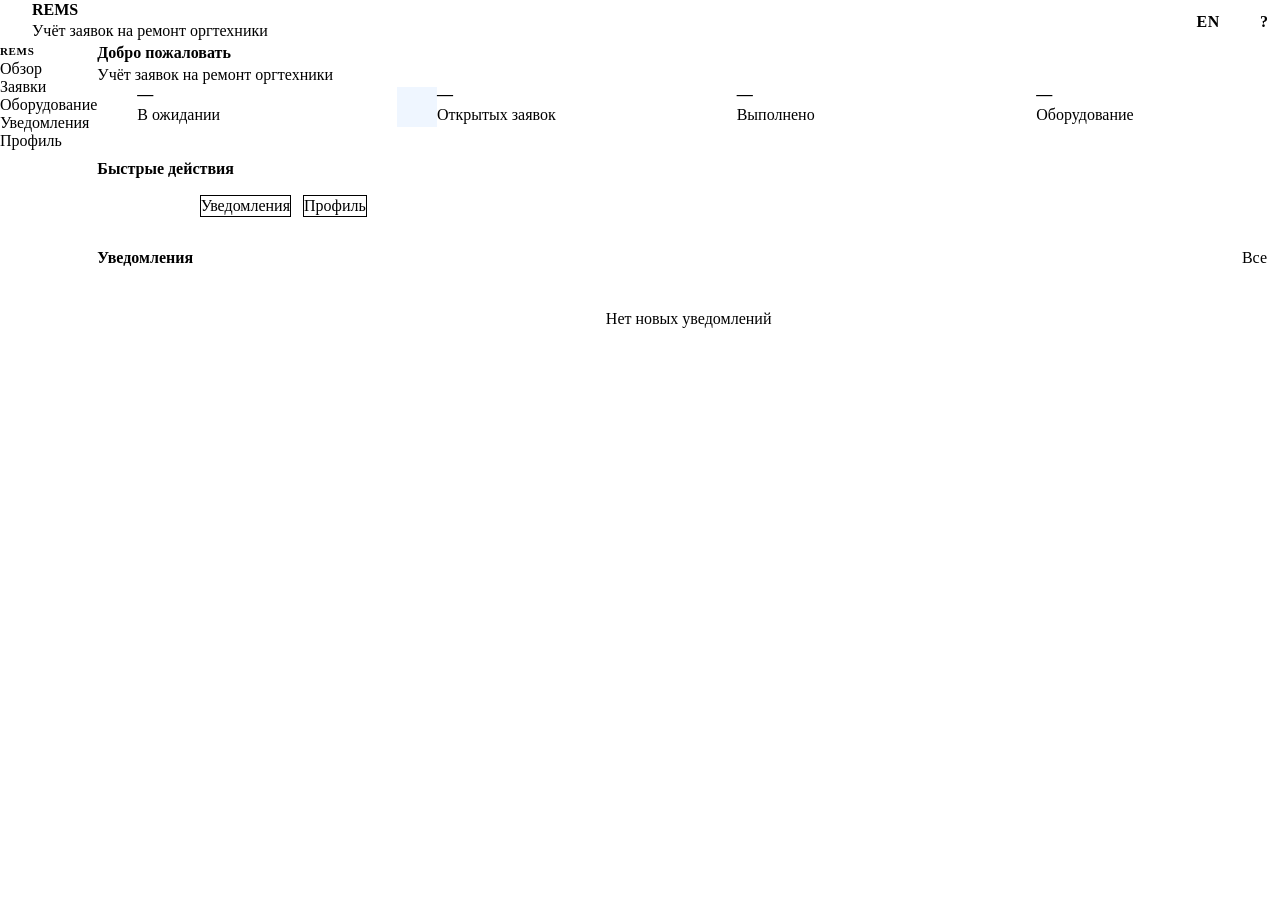
==== commit a747c6c6: "Fixes: 1) Click submit during a login lockout no longer fires a duplicate    request — #btn-password" ====
--- a/pages/dashboard.html
+++ b/pages/dashboard.html
@@ -44,8 +44,8 @@
       <span class="badge-dot" id="notif-dot" style="position:absolute; top:.4rem; right:.4rem; display:none;"></span>
     </button>
 
-    <!-- User menu -->
-    <div style="position:relative;">
+    <!-- User menu — hover-driven (click also toggles for touch devices) -->
+    <div class="user-menu-wrap" style="position:relative;">
       <button class="avatar avatar-sm" id="btn-user-menu" style="cursor:pointer; border:none; font-family:inherit;">
         <span id="nav-avatar-initials">?</span>
         <img id="nav-avatar-img" src="" alt="" style="display:none;">
@@ -340,7 +340,6 @@
             <span id="org-head-plan" style="font-weight:700; color:var(--clr-accent);">—</span>
           </p>
           <div class="profile-identity-badges">
-            <span id="org-head-type"   class="badge badge-default">—</span>
             <span id="org-head-active" class="badge badge-default">—</span>
             <span id="org-head-myrole" class="badge badge-default">—</span>
           </div>
@@ -363,11 +362,8 @@
               </span>
             </div>
             <div class="profile-card-body">
-              <div class="profile-row">
-                <span class="profile-row-label" data-i18n="profile.org_type">Тип</span>
-                <!-- Read-only: org type is locked after creation. -->
-                <span class="profile-row-value" id="org-info-type">—</span>
-              </div>
+              <!-- "Тип организации" row removed alongside the column —
+                   customer/contractor now lives on each contract. -->
               <div class="profile-row">
                 <span class="profile-row-label" data-i18n="profile.org_status">Статус</span>
                 <span class="profile-row-value" id="org-info-status">—</span>
@@ -385,9 +381,13 @@
                   </span>
                 </span>
               </div>
-              <div class="profile-row" style="border-bottom:none;">
+              <div class="profile-row">
                 <span class="profile-row-label" data-i18n="profile.org_created_at">Дата создания</span>
                 <span class="profile-row-value" id="org-info-created">—</span>
+              </div>
+              <div class="profile-row" style="border-bottom:none;">
+                <span class="profile-row-label" data-i18n="profile.org_updated_at">Последнее изменение</span>
+                <span class="profile-row-value" id="org-info-updated">—</span>
               </div>
             </div>
           </div>
@@ -718,7 +718,11 @@
 <div class="modal-backdrop" id="invite-modal">
   <div class="modal">
     <div class="modal-header">
-      <h3 class="modal-title" data-i18n="members.invite">Пригласить сотрудника</h3>
+      <div class="modal-card-icon"><i class="ph-bold ph-user-plus"></i></div>
+      <div class="modal-header-text">
+        <h3 class="modal-title" data-i18n="members.invite">Пригласить сотрудника</h3>
+        <p class="modal-subtitle" data-i18n="members.invite_subtitle">Отправьте ссылку по email или телефону</p>
+      </div>
       <button class="modal-close" data-close-modal="invite-modal"><i class="ph ph-x"></i></button>
     </div>
     <div class="modal-body">
@@ -733,25 +737,17 @@
           </div>
           <div class="form-error" id="err-invite-contact"><i class="ph ph-warning-circle"></i><span></span></div>
         </div>
-        <div class="form-group">
-          <label class="form-label" for="invite-role">Роль <span class="req">*</span></label>
-          <select id="invite-role" class="form-select">
-            <option value="" disabled selected>Выберите роль</option>
-            <option value="manager"   data-i18n-opt="roles.manager">Менеджер</option>
-            <option value="technician" data-i18n-opt="roles.technician">Техник</option>
-            <option value="employee"  data-i18n-opt="roles.employee">Сотрудник</option>
-          </select>
-          <div class="form-error" id="err-invite-role"><i class="ph ph-warning-circle"></i><span></span></div>
-        </div>
+        <!-- Роль приглашённого всегда employee — выбора нет. Owner не
+             выдаётся через инвайт; передача владения — отдельный сценарий. -->
         <div class="alert alert-error hidden" id="err-invite"><i class="ph ph-warning-circle"></i><span id="err-invite-text"></span></div>
       </div>
     </div>
     <div class="modal-footer">
-      <button class="btn btn-secondary" data-close-modal="invite-modal" data-i18n="common.cancel">Отмена</button>
       <button class="btn btn-primary" id="btn-invite-confirm">
         <i class="ph ph-paper-plane-tilt"></i>
         <span>Отправить</span>
       </button>
+      <button class="btn btn-secondary" data-close-modal="invite-modal" data-i18n="common.cancel">Отмена</button>
     </div>
   </div>
 </div>
@@ -767,7 +763,11 @@
 <div class="modal-backdrop" id="field-edit-modal">
   <div class="modal">
     <div class="modal-header">
-      <h3 class="modal-title" id="field-edit-title">—</h3>
+      <div class="modal-card-icon"><i class="ph-bold ph-pencil-simple"></i></div>
+      <div class="modal-header-text">
+        <h3 class="modal-title" id="field-edit-title">—</h3>
+        <p class="modal-subtitle" data-i18n="profile.field_edit_subtitle">Введите новое значение</p>
+      </div>
       <button class="modal-close" data-close-modal="field-edit-modal"><i class="ph ph-x"></i></button>
     </div>
     <div class="modal-body">
@@ -781,8 +781,8 @@
       </div>
     </div>
     <div class="modal-footer">
+      <button class="btn btn-primary"   id="btn-field-edit-save"           data-i18n="common.save">Сохранить</button>
       <button class="btn btn-secondary" data-close-modal="field-edit-modal" data-i18n="common.cancel">Отмена</button>
-      <button class="btn btn-primary"   id="btn-field-edit-save"           data-i18n="common.save">Сохранить</button>
     </div>
   </div>
 </div>
@@ -790,127 +790,171 @@
 <div class="modal-backdrop" id="change-pwd-modal">
   <div class="modal">
     <div class="modal-header">
-      <h3 class="modal-title" data-i18n="profile.change_password">Изменить пароль</h3>
+      <div class="modal-card-icon navy"><i class="ph-bold ph-key"></i></div>
+      <div class="modal-header-text">
+        <h3 class="modal-title" data-i18n="profile.change_password">Изменить пароль</h3>
+        <p class="modal-subtitle" data-i18n="profile.change_pwd_subtitle">Подтвердите личность кодом и задайте новый пароль</p>
+      </div>
       <button class="modal-close" data-close-modal="change-pwd-modal"><i class="ph ph-x"></i></button>
     </div>
     <div class="modal-body">
-      <div style="display:flex; flex-direction:column; gap:1rem;">
-
-        <!-- ── Step-up verification: send a code to a verified contact and
-                require the user to enter it before allowing the password
-                change. Backend wires this up via verification_code/target. -->
-        <div class="form-group" id="chp-verify-block">
-          <p class="form-hint" data-i18n="profile.change_pwd_verify_hint" style="margin-bottom:.5rem;">
-            Подтвердите личность кодом из почты или SMS.
-          </p>
-
-          <!-- Contact picker — visible only when the user has 2 verified contacts. -->
-          <div id="chp-contact-choice" style="display:none; margin-bottom:.75rem;">
-            <div style="display:flex; gap:.5rem;">
-              <label class="role-card" id="chp-contact-email-card" style="flex:1; cursor:pointer; padding:.6rem; display:flex; align-items:center; gap:.5rem;">
-                <input type="radio" name="chp-contact" value="email" style="margin:0;">
-                <i class="ph ph-envelope"></i>
-                <span id="chp-contact-email-label" style="font-size:var(--text-xs); font-weight:600;">—</span>
+      <!-- Step-progress track (mirrors register's .steps-track) -->
+      <div class="steps-track" id="chp-steps-track" style="margin-bottom:1.5rem;">
+        <div class="step-item"><div class="step-circle active" id="chp-circle-1">1</div><div class="step-line" id="chp-line-1"></div></div>
+        <div class="step-item"><div class="step-circle"        id="chp-circle-2">2</div><div class="step-line" id="chp-line-2"></div></div>
+        <div class="step-item" style="flex:0;"><div class="step-circle" id="chp-circle-3">3</div></div>
+      </div>
+
+      <!-- ══ STEP 1 — pick a verified contact + current password ══ -->
+      <div id="chp-step-1" class="chp-step">
+        <div style="display:flex; flex-direction:column; gap:1rem;">
+
+          <div class="form-group">
+            <p class="form-label" data-i18n="profile.change_pwd_step1_label">Подтверждение личности</p>
+
+            <!-- Contact picker — visible only when the user has 2 verified contacts.
+                 Same look as the register-page role-grid (.role-card), with a
+                 horizontal-only variant (.contact-card) and per-type accents:
+                 email = jade-teal, phone = ink-navy. -->
+            <div id="chp-contact-choice" class="role-grid" role="radiogroup" style="display:none; grid-template-columns:1fr 1fr;">
+              <label class="role-card contact-card" data-contact="email" id="chp-contact-email-card">
+                <input type="radio" name="chp-contact" value="email" class="sr-only">
+                <div class="role-card-icon"><i class="ph ph-envelope"></i></div>
+                <div class="contact-card-text">
+                  <div class="role-card-label" data-i18n="profile.email">Email</div>
+                  <div class="role-card-desc"  id="chp-contact-email-label">—</div>
+                </div>
               </label>
-              <label class="role-card" id="chp-contact-phone-card" style="flex:1; cursor:pointer; padding:.6rem; display:flex; align-items:center; gap:.5rem;">
-                <input type="radio" name="chp-contact" value="phone" style="margin:0;">
-                <i class="ph ph-device-mobile"></i>
-                <span id="chp-contact-phone-label" style="font-size:var(--text-xs); font-weight:600;">—</span>
+              <label class="role-card contact-card" data-contact="phone" id="chp-contact-phone-card">
+                <input type="radio" name="chp-contact" value="phone" class="sr-only">
+                <div class="role-card-icon"><i class="ph ph-device-mobile"></i></div>
+                <div class="contact-card-text">
+                  <div class="role-card-label" data-i18n="profile.phone">Телефон</div>
+                  <div class="role-card-desc"  id="chp-contact-phone-label">—</div>
+                </div>
               </label>
             </div>
-          </div>
-
-          <!-- Single-contact label (only one verified contact) -->
-          <p id="chp-contact-single" style="font-size:var(--text-xs); color:var(--clr-text-secondary); margin:0 0 .5rem;">
-            <span data-i18n="profile.change_pwd_code_target">Код будет отправлен на</span>
-            <strong id="chp-contact-single-target">—</strong>
-          </p>
-
-          <button type="button" id="btn-chp-send-code" class="btn btn-secondary btn-sm" style="margin-bottom:.5rem;">
-            <i class="ph ph-paper-plane-tilt"></i>
-            <span data-i18n="profile.change_pwd_send_code">Отправить код</span>
+
+            <!-- Single-contact label (only one verified contact) -->
+            <p id="chp-contact-single" style="font-size:var(--text-sm); color:var(--clr-text-secondary); margin:0;">
+              <span data-i18n="profile.change_pwd_code_target">Код будет отправлен на</span>
+              <strong id="chp-contact-single-target" style="color:var(--clr-text-primary);">—</strong>
+            </p>
+          </div>
+
+          <div class="form-group">
+            <label class="form-label" for="chp-current" data-i18n="profile.current_password">Текущий пароль</label>
+            <div class="input-wrap">
+              <i class="ph ph-lock-simple input-icon"></i>
+              <input id="chp-current" type="password" class="form-input" autocomplete="current-password">
+              <button type="button" class="input-action" data-toggle-pw="chp-current" tabindex="-1">
+                <i class="ph ph-eye"></i>
+              </button>
+            </div>
+            <div class="form-error" id="err-chp-current"><i class="ph ph-warning-circle"></i><span></span></div>
+          </div>
+        </div>
+      </div>
+
+      <!-- ══ STEP 2 — 6-digit verification code (mirrors register step 2) ══ -->
+      <div id="chp-step-2" class="chp-step hidden">
+        <p style="text-align:center; margin-bottom:1rem; font-size:var(--text-sm); color:var(--clr-text-secondary);">
+          <span data-i18n="auth.register.code_sent">Код отправлен на</span>
+          <strong id="chp-code-target" style="color:var(--clr-text-primary);">—</strong>
+        </p>
+        <div>
+          <p class="form-label" style="justify-content:center; margin-bottom:.75rem;" data-i18n="auth.register.code_label">Код подтверждения</p>
+          <div class="code-row" id="chp-code-row">
+            <input class="code-input chp-code-input" type="text" inputmode="numeric" maxlength="1" autocomplete="off">
+            <input class="code-input chp-code-input" type="text" inputmode="numeric" maxlength="1" autocomplete="off">
+            <input class="code-input chp-code-input" type="text" inputmode="numeric" maxlength="1" autocomplete="off">
+            <input class="code-input chp-code-input" type="text" inputmode="numeric" maxlength="1" autocomplete="off">
+            <input class="code-input chp-code-input" type="text" inputmode="numeric" maxlength="1" autocomplete="off">
+            <input class="code-input chp-code-input" type="text" inputmode="numeric" maxlength="1" autocomplete="off">
+          </div>
+          <p class="form-hint" style="text-align:center; margin-top:.5rem;" data-i18n="auth.register.code_hint">Введите 6-значный код из письма / SMS</p>
+        </div>
+        <div style="text-align:center; margin-top:1rem; font-size:var(--text-sm); color:var(--clr-text-secondary);">
+          <span id="chp-resend-wait" class="hidden">
+            <span data-i18n="auth.register.code_resend_wait">Повторно через</span>
+            <strong id="chp-resend-countdown">60</strong>с
+          </span>
+          <button type="button" id="btn-chp-resend" class="btn btn-ghost btn-sm" style="display:none;">
+            <i class="ph ph-arrow-clockwise"></i>
+            <span data-i18n="auth.register.code_resend">Отправить повторно</span>
           </button>
-
-          <!-- Code input row — hidden until first send -->
-          <div id="chp-code-row" class="hidden">
-            <p class="form-label" style="margin-bottom:.5rem; font-size:var(--text-xs);">
-              <span data-i18n="profile.change_pwd_enter_code">Введите 6-значный код</span>
-              <span id="chp-resend-block" style="margin-left:.5rem;">
-                <button type="button" id="btn-chp-resend" class="link-btn" style="font-size:var(--text-xs);" data-i18n="auth.register.code_resend">Отправить заново</button>
-                <span id="chp-resend-wait" class="hidden" style="font-size:var(--text-xs); color:var(--clr-text-muted);">
-                  (<span id="chp-resend-countdown">60</span>с)
-                </span>
-              </span>
-            </p>
-            <div class="pin-row" id="chp-code-inputs">
-              <input class="pin-input chp-code-input" type="text" inputmode="numeric" maxlength="1" autocomplete="off">
-              <input class="pin-input chp-code-input" type="text" inputmode="numeric" maxlength="1" autocomplete="off">
-              <input class="pin-input chp-code-input" type="text" inputmode="numeric" maxlength="1" autocomplete="off">
-              <input class="pin-input chp-code-input" type="text" inputmode="numeric" maxlength="1" autocomplete="off">
-              <input class="pin-input chp-code-input" type="text" inputmode="numeric" maxlength="1" autocomplete="off">
-              <input class="pin-input chp-code-input" type="text" inputmode="numeric" maxlength="1" autocomplete="off">
-            </div>
-          </div>
-        </div>
-
-        <div class="form-group">
-          <label class="form-label" for="chp-current" data-i18n="profile.current_password">Текущий пароль</label>
-          <div class="input-wrap">
-            <i class="ph ph-lock-simple input-icon"></i>
-            <input id="chp-current" type="password" class="form-input" autocomplete="current-password">
-            <button type="button" class="input-action" data-toggle-pw="chp-current" tabindex="-1">
-              <i class="ph ph-eye"></i>
-            </button>
-          </div>
-          <div class="form-error" id="err-chp-current"><i class="ph ph-warning-circle"></i><span></span></div>
-        </div>
-        <div class="form-group">
-          <label class="form-label" for="chp-new" data-i18n="profile.new_password">Новый пароль</label>
-          <div class="input-wrap">
-            <i class="ph ph-lock-key input-icon"></i>
-            <input id="chp-new" type="password" class="form-input" autocomplete="new-password">
-            <button type="button" class="input-action" data-toggle-pw="chp-new" tabindex="-1">
-              <i class="ph ph-eye"></i>
-            </button>
-          </div>
-          <!-- Strength meter — mirrors the registration step-3 indicator -->
-          <div id="chp-strength" style="display:none; margin-top:.5rem;">
-            <div style="display:flex; gap:.2rem; margin-bottom:.25rem;">
-              <div class="pw-bar" style="flex:1; height:4px; border-radius:2px; background:var(--clr-border); transition:background .15s;"></div>
-              <div class="pw-bar" style="flex:1; height:4px; border-radius:2px; background:var(--clr-border); transition:background .15s;"></div>
-              <div class="pw-bar" style="flex:1; height:4px; border-radius:2px; background:var(--clr-border); transition:background .15s;"></div>
-              <div class="pw-bar" style="flex:1; height:4px; border-radius:2px; background:var(--clr-border); transition:background .15s;"></div>
-            </div>
-            <p id="chp-strength-label" style="font-size:var(--text-xs); margin:0; font-weight:600;"></p>
-          </div>
-          <p class="form-hint" data-i18n="auth.register.pass_hint">Заглавная буква, строчная буква, цифра</p>
-          <div class="form-error" id="err-chp-new"><i class="ph ph-warning-circle"></i><span></span></div>
-        </div>
-        <div class="form-group">
-          <label class="form-label" for="chp-confirm" data-i18n="profile.confirm_password">Подтвердите новый пароль</label>
-          <div class="input-wrap">
-            <i class="ph ph-lock-key input-icon"></i>
-            <input id="chp-confirm" type="password" class="form-input" autocomplete="new-password">
-            <button type="button" class="input-action" data-toggle-pw="chp-confirm" tabindex="-1">
-              <i class="ph ph-eye"></i>
-            </button>
-          </div>
-          <div class="form-error" id="err-chp-confirm"><i class="ph ph-warning-circle"></i><span></span></div>
-        </div>
-        <div class="alert alert-error" id="err-chp"><i class="ph ph-warning-circle"></i><span id="err-chp-text"></span></div>
-
-        <!-- Visible warning: changing the password drops other sessions. -->
-        <div class="alert alert-warning show" style="display:flex; align-items:flex-start; gap:.6rem;">
-          <i class="ph ph-warning" style="margin-top:.15rem; flex-shrink:0;"></i>
-          <span data-i18n="profile.change_pwd_session_warning">
-            После смены пароля все остальные сессии (другие устройства) будут завершены. Текущий сеанс останется активным.
-          </span>
-        </div>
-      </div>
+        </div>
+      </div>
+
+      <!-- ══ STEP 3 — new password + confirm + session warning ══ -->
+      <div id="chp-step-3" class="chp-step hidden">
+        <div style="display:flex; flex-direction:column; gap:1rem;">
+          <div class="form-group">
+            <label class="form-label" for="chp-new" data-i18n="profile.new_password">Новый пароль</label>
+            <div class="input-wrap">
+              <i class="ph ph-lock-key input-icon"></i>
+              <input id="chp-new" type="password" class="form-input" autocomplete="new-password">
+              <button type="button" class="input-action" data-toggle-pw="chp-new" tabindex="-1">
+                <i class="ph ph-eye"></i>
+              </button>
+            </div>
+            <!-- Strength meter — mirrors the registration step-3 indicator -->
+            <div id="chp-strength" style="display:none; margin-top:.5rem;">
+              <div style="display:flex; gap:.2rem; margin-bottom:.25rem;">
+                <div class="pw-bar" style="flex:1; height:4px; border-radius:2px; background:var(--clr-border); transition:background .15s;"></div>
+                <div class="pw-bar" style="flex:1; height:4px; border-radius:2px; background:var(--clr-border); transition:background .15s;"></div>
+                <div class="pw-bar" style="flex:1; height:4px; border-radius:2px; background:var(--clr-border); transition:background .15s;"></div>
+                <div class="pw-bar" style="flex:1; height:4px; border-radius:2px; background:var(--clr-border); transition:background .15s;"></div>
+              </div>
+              <p id="chp-strength-label" style="font-size:var(--text-xs); margin:0; font-weight:600;"></p>
+            </div>
+            <p class="form-hint" data-i18n="auth.register.pass_hint">Заглавная буква, строчная буква, цифра</p>
+            <div class="form-error" id="err-chp-new"><i class="ph ph-warning-circle"></i><span></span></div>
+          </div>
+          <div class="form-group">
+            <label class="form-label" for="chp-confirm" data-i18n="profile.confirm_password">Подтвердите новый пароль</label>
+            <div class="input-wrap">
+              <i class="ph ph-lock-key input-icon"></i>
+              <input id="chp-confirm" type="password" class="form-input" autocomplete="new-password">
+              <button type="button" class="input-action" data-toggle-pw="chp-confirm" tabindex="-1">
+                <i class="ph ph-eye"></i>
+              </button>
+            </div>
+            <div class="form-error" id="err-chp-confirm"><i class="ph ph-warning-circle"></i><span></span></div>
+          </div>
+
+          <div class="alert alert-warning show" style="display:flex; align-items:flex-start; gap:.6rem;">
+            <i class="ph ph-warning" style="margin-top:.15rem; flex-shrink:0;"></i>
+            <span data-i18n="profile.change_pwd_session_warning">
+              После смены пароля все остальные сессии (другие устройства) будут завершены. Текущий сеанс останется активным.
+            </span>
+          </div>
+        </div>
+      </div>
+
+      <!-- ══ STEP 4 — success + login CTA ══ -->
+      <!-- Mirrors register step 4 visually. Reached only after a successful
+           password change. Closing the modal at this point triggers logout
+           because the new password is stored server-side and the user
+           should reauth with it (and the OTHER sessions were revoked). -->
+      <div id="chp-step-4" class="chp-step hidden" style="text-align:center; padding: .5rem 0;">
+        <div style="width:5rem; height:5rem; background:var(--clr-accent-light); border-radius:50%; display:flex; align-items:center; justify-content:center; margin: 0 auto 1.5rem; font-size:2.5rem; color:var(--clr-accent);">
+          <i class="ph-fill ph-check-circle"></i>
+        </div>
+        <h2 class="auth-title" data-i18n="profile.change_pwd_success_title" style="margin-bottom:.5rem;">Пароль изменён</h2>
+        <p class="auth-subtitle" data-i18n="profile.change_pwd_success_subtitle" style="margin-bottom:0;">
+          Для продолжения работы авторизуйтесь повторно с новым паролем.
+        </p>
+      </div>
+
+      <div class="alert alert-error" id="err-chp"><i class="ph ph-warning-circle"></i><span id="err-chp-text"></span></div>
     </div>
     <div class="modal-footer">
-      <button class="btn btn-secondary" data-close-modal="change-pwd-modal" data-i18n="common.cancel">Отмена</button>
-      <button class="btn btn-primary" id="btn-save-pwd" data-i18n="common.save">Сохранить</button>
+      <!-- Primary changes label per step: "Далее" → "Далее" → "Сохранить" → "Войти".
+           Label and click handler are managed by change-password.js. -->
+      <button class="btn btn-primary"   id="btn-chp-next" data-i18n="common.next">Далее</button>
+      <button class="btn btn-secondary" id="btn-chp-back" data-i18n="common.back" style="display:none;">Назад</button>
+      <button class="btn btn-secondary" id="btn-chp-cancel" data-i18n="common.cancel">Отмена</button>
     </div>
   </div>
 </div>
@@ -919,7 +963,11 @@
 <div class="modal-backdrop" id="change-pin-modal">
   <div class="modal">
     <div class="modal-header">
-      <h3 class="modal-title" data-i18n="profile.change_pin">Изменить PIN-код</h3>
+      <div class="modal-card-icon navy"><i class="ph-bold ph-lock-key"></i></div>
+      <div class="modal-header-text">
+        <h3 class="modal-title" data-i18n="profile.change_pin">Изменить PIN-код</h3>
+        <p class="modal-subtitle" data-i18n="profile.change_pin_subtitle">Используется как второй фактор при входе</p>
+      </div>
       <button class="modal-close" data-close-modal="change-pin-modal"><i class="ph ph-x"></i></button>
     </div>
     <div class="modal-body">
@@ -961,8 +1009,8 @@
       </div>
     </div>
     <div class="modal-footer">
+      <button class="btn btn-primary" id="btn-save-pin" data-i18n="common.save">Сохранить</button>
       <button class="btn btn-secondary" data-close-modal="change-pin-modal" data-i18n="common.cancel">Отмена</button>
-      <button class="btn btn-primary" id="btn-save-pin" data-i18n="common.save">Сохранить</button>
     </div>
   </div>
 </div>
@@ -980,7 +1028,11 @@
 <div class="modal-backdrop" id="change-contact-modal">
   <div class="modal">
     <div class="modal-header">
-      <h3 class="modal-title" id="chc-title">—</h3>
+      <div class="modal-card-icon"><i class="ph-bold ph-envelope-simple" id="chc-icon"></i></div>
+      <div class="modal-header-text">
+        <h3 class="modal-title" id="chc-title">—</h3>
+        <p class="modal-subtitle" id="chc-subtitle" data-i18n="profile.change_contact_subtitle">Подтвердите код, чтобы сохранить новый контакт</p>
+      </div>
       <button class="modal-close" data-close-modal="change-contact-modal"><i class="ph ph-x"></i></button>
     </div>
     <div class="modal-body">
@@ -1006,48 +1058,51 @@
           </div>
         </div>
 
-        <!-- ── Step 3: enter the 6-digit code ─────────────────── -->
+        <!-- ── Step 3: enter the 6-digit code (mirrors register step 2) ── -->
         <div id="chc-step3" class="chc-step hidden">
-          <p class="form-hint" style="margin-bottom:.5rem;" data-i18n="profile.change_contact_step3_hint">—</p>
-          <p style="font-weight:600; margin:.25rem 0 .75rem;">
-            <span id="chc-step3-target">—</span>
+          <p style="text-align:center; margin-bottom:1rem; font-size:var(--text-sm); color:var(--clr-text-secondary);">
+            <span data-i18n="auth.register.code_sent">Код отправлен на</span>
+            <strong id="chc-step3-target" style="color:var(--clr-text-primary);">—</strong>
           </p>
-          <div class="form-group">
-            <p class="form-label" style="margin-bottom:.5rem;" data-i18n="profile.change_pwd_enter_code">Введите 6-значный код</p>
-            <div class="pin-row" id="chc-code-row">
-              <input class="pin-input chc-code-input" type="text" inputmode="numeric" maxlength="1" autocomplete="off">
-              <input class="pin-input chc-code-input" type="text" inputmode="numeric" maxlength="1" autocomplete="off">
-              <input class="pin-input chc-code-input" type="text" inputmode="numeric" maxlength="1" autocomplete="off">
-              <input class="pin-input chc-code-input" type="text" inputmode="numeric" maxlength="1" autocomplete="off">
-              <input class="pin-input chc-code-input" type="text" inputmode="numeric" maxlength="1" autocomplete="off">
-              <input class="pin-input chc-code-input" type="text" inputmode="numeric" maxlength="1" autocomplete="off">
-            </div>
-            <p style="margin-top:.6rem; font-size:var(--text-xs); color:var(--clr-text-muted);">
-              <button type="button" id="btn-chc-resend" class="link-btn" data-i18n="auth.register.code_resend">Отправить заново</button>
-              <span id="chc-resend-wait" class="hidden">
-                (<span id="chc-resend-countdown">60</span>с)
-              </span>
-            </p>
-          </div>
-        </div>
-
-        <!-- "Detach instead" affordance — visible only in change mode for
-             contacts the user currently has, AND only when the user still
-             has another verified contact to fall back on. -->
-        <div id="chc-detach-row" style="margin-top:.5rem; padding-top:.85rem; border-top:1px solid var(--clr-border);">
-          <button type="button" id="btn-chc-detach" class="btn-detach-link">
-            <i class="ph-duotone ph-trash"></i>
-            <span data-i18n="profile.detach_contact">Открепить контакт</span>
-          </button>
+          <div>
+            <p class="form-label" style="justify-content:center; margin-bottom:.75rem;" data-i18n="auth.register.code_label">Код подтверждения</p>
+            <div class="code-row">
+              <input class="code-input chc-code-input" type="text" inputmode="numeric" maxlength="1" autocomplete="off">
+              <input class="code-input chc-code-input" type="text" inputmode="numeric" maxlength="1" autocomplete="off">
+              <input class="code-input chc-code-input" type="text" inputmode="numeric" maxlength="1" autocomplete="off">
+              <input class="code-input chc-code-input" type="text" inputmode="numeric" maxlength="1" autocomplete="off">
+              <input class="code-input chc-code-input" type="text" inputmode="numeric" maxlength="1" autocomplete="off">
+              <input class="code-input chc-code-input" type="text" inputmode="numeric" maxlength="1" autocomplete="off">
+            </div>
+            <p class="form-hint" style="text-align:center; margin-top:.5rem;" data-i18n="auth.register.code_hint">Введите 6-значный код из письма / SMS</p>
+          </div>
+          <div style="text-align:center; margin-top:1rem; font-size:var(--text-sm); color:var(--clr-text-secondary);">
+            <span id="chc-resend-wait" class="hidden">
+              <span data-i18n="auth.register.code_resend_wait">Повторно через</span>
+              <strong id="chc-resend-countdown">60</strong>с
+            </span>
+            <button type="button" id="btn-chc-resend" class="btn btn-ghost btn-sm" style="display:none;">
+              <i class="ph ph-arrow-clockwise"></i>
+              <span data-i18n="auth.register.code_resend">Отправить повторно</span>
+            </button>
+          </div>
         </div>
 
         <div class="alert alert-error" id="err-chc"><i class="ph ph-warning-circle"></i><span id="err-chc-text"></span></div>
       </div>
     </div>
     <div class="modal-footer">
+      <button class="btn btn-primary" id="btn-chc-next" data-i18n="common.continue">Далее</button>
       <button class="btn btn-secondary" id="btn-chc-back" data-i18n="profile.change_contact_back" style="display:none;">Назад</button>
       <button class="btn btn-secondary" data-close-modal="change-contact-modal" data-i18n="common.cancel">Отмена</button>
-      <button class="btn btn-primary" id="btn-chc-next" data-i18n="common.continue">Далее</button>
+      <!-- Alt-action: "Detach instead" — mirrors register's
+           "Уже есть учётная запись? Войти" pattern. Visible only in
+           CHANGE mode AND when the user has another verified contact
+           to fall back on (JS toggles via #chc-detach-row.style.display). -->
+      <p class="modal-alt-action danger" id="chc-detach-row">
+        <span data-i18n="profile.change_contact_detach_hint">Не хотите менять?</span>
+        <button type="button" id="btn-chc-detach" class="link-btn" data-i18n="profile.detach_contact">Открепить контакт</button>
+      </p>
     </div>
   </div>
 </div>
@@ -1060,7 +1115,11 @@
 <div class="modal-backdrop" id="detach-contact-modal">
   <div class="modal">
     <div class="modal-header">
-      <h3 class="modal-title" id="dtc-title" data-i18n="profile.detach_contact">Открепить контакт</h3>
+      <div class="modal-card-icon danger"><i class="ph-bold ph-trash"></i></div>
+      <div class="modal-header-text">
+        <h3 class="modal-title" id="dtc-title" data-i18n="profile.detach_contact">Открепить контакт</h3>
+        <p class="modal-subtitle" data-i18n="profile.detach_subtitle">Введите контакт и пароль для подтверждения</p>
+      </div>
       <button class="modal-close" data-close-modal="detach-contact-modal"><i class="ph ph-x"></i></button>
     </div>
     <div class="modal-body">
@@ -1089,9 +1148,12 @@
       </div>
     </div>
     <div class="modal-footer">
-      <button class="btn btn-secondary" id="btn-dtc-back" data-i18n="profile.change_contact_back">Назад</button>
+      <button class="btn btn-danger" id="btn-dtc-submit" data-i18n="profile.detach_confirm">Открепить</button>
       <button class="btn btn-secondary" data-close-modal="detach-contact-modal" data-i18n="common.cancel">Отмена</button>
-      <button class="btn btn-danger" id="btn-dtc-submit" data-i18n="profile.detach_confirm">Открепить</button>
+      <p class="modal-alt-action">
+        <span data-i18n="profile.detach_back_hint">Передумали?</span>
+        <button type="button" id="btn-dtc-back" class="link-btn" data-i18n="profile.detach_back_link">Вернуться к смене</button>
+      </p>
     </div>
   </div>
 </div>
@@ -1099,6 +1161,6 @@
 <div id="toast-container"></div>
 
 <script src="/socket.io/socket.io.js"></script>
-<script type="module" src="../js/pages/dashboard.js"></script>
+<script type="module" src="../js/pages/dashboard/index.js"></script>
 </body>
 </html>
--- a/style.css
+++ b/style.css
@@ -10,107 +10,9 @@
    ═══════════════════════════════════════════════════════════════ */
 
 /* ── 1. Design tokens ─────────────────────────────────────────── */
-:root {
-  /* Brand — jade/teal green (muted, not neon) */
-  --clr-accent:        #0d9488;
-  --clr-accent-hover:  #0f766e;
-  --clr-accent-light:  #f0fdfa;
-  --clr-accent-muted:  #5eead4;
-
-  /* Second accent — dark ink-navy (was #1e3a5f → softened to #2a3c55) */
-  --clr-navy:          #2a3c55;
-  --clr-navy-hover:    #1d2c41;
-  --clr-navy-light:    #eef1f6;
-
-  /* Backgrounds — neutral gray (no blue tint) */
-  --clr-bg:            #ffffff;
-  --clr-bg-subtle:     #f9fafb;
-  --clr-bg-muted:      #f3f4f6;
-
-  /* Surfaces */
-  --clr-surface:       #ffffff;
-
-  /* Text — neutral gray (no blue tint) */
-  --clr-text-primary:  #111827;
-  --clr-text-secondary:#6b7280;
-  --clr-text-muted:    #9ca3af;
-  --clr-text-inverse:  #ffffff;
-
-  /* Borders — neutral gray */
-  --clr-border:        #e5e7eb;
-  --clr-border-focus:  #0d9488;
-
-  /* States — success is now SKY BLUE (#38bdf8) to disambiguate from teal */
-  /* Softer rose-red per user spec — replaces Tailwind red-500. The light
-     and dark derivatives stay in the same hue family so backgrounds and
-     dark text on error badges read consistently. */
-  --clr-error:         #d35d6e;
-  --clr-error-light:   #fbe7ea;
-  --clr-error-dark:    #8b2a38;
-  --clr-warning:       #f59e0b;
-  --clr-warning-light: #fffbeb;
-  /* Success now shares its hue with brand-blue per user spec. The whole
-     ramp is shifted from sky-blue (#38bdf8) to a deeper Tailwind blue-500
-     so success badges read closer to the navy + accent palette. */
-  --clr-success:       #3b82f6;
-  --clr-success-hover: #2563eb;
-  --clr-success-light: #dbeafe;
-  --clr-success-dark:  #1e40af;
-  --clr-info:          #3b82f6;
-  --clr-info-light:    #eff6ff;
-
-  /* Typography */
-  --font-sans: 'Inter', ui-sans-serif, system-ui, -apple-system, sans-serif;
-  --font-mono: ui-monospace, 'Cascadia Code', monospace;
-
-  /* Scale */
-  --text-xs:   0.75rem;
-  --text-sm:   0.875rem;
-  --text-base: 1rem;
-  --text-lg:   1.125rem;
-  --text-xl:   1.25rem;
-  --text-2xl:  1.5rem;
-  --text-3xl:  1.875rem;
-  --text-4xl:  2.25rem;
-
-  /* Spacing */
-  --space-1:  0.25rem;
-  --space-2:  0.5rem;
-  --space-3:  0.75rem;
-  --space-4:  1rem;
-  --space-5:  1.25rem;
-  --space-6:  1.5rem;
-  --space-8:  2rem;
-  --space-10: 2.5rem;
-  --space-12: 3rem;
-  --space-16: 4rem;
-  --space-20: 5rem;
-
-  /* Radius */
-  --radius-sm:   0.25rem;
-  --radius-md:   0.5rem;
-  --radius-lg:   0.75rem;
-  --radius-xl:   1rem;
-  --radius-2xl:  1.5rem;
-  --radius-full: 9999px;
-
-  /* Shadows */
-  --shadow-xs: 0 1px 2px 0 rgb(0 0 0 / 0.05);
-  --shadow-sm: 0 1px 3px 0 rgb(0 0 0 / 0.07), 0 1px 2px -1px rgb(0 0 0 / 0.07);
-  --shadow-md: 0 4px 6px -1px rgb(0 0 0 / 0.07), 0 2px 4px -2px rgb(0 0 0 / 0.07);
-  --shadow-lg: 0 10px 15px -3px rgb(0 0 0 / 0.07), 0 4px 6px -4px rgb(0 0 0 / 0.07);
-  --shadow-xl: 0 20px 25px -5px rgb(0 0 0 / 0.07), 0 8px 10px -6px rgb(0 0 0 / 0.07);
-
-  /* Transitions */
-  --trans-fast:   150ms ease;
-  --trans-normal: 200ms ease;
-  --trans-slow:   300ms ease;
-
-  /* Layout */
-  --sidebar-w:   260px;
-  --header-h:    60px;
-  --content-max: 1200px;
-}
+/* Single source of truth for brand colours, type scale, spacing,
+   radii, shadows, transitions and layout constants. */
+@import url("./css/tokens.css");
 
 /* ── 2. Reset & base ──────────────────────────────────────────── */
 *, *::before, *::after { box-sizing: border-box; margin: 0; padding: 0; }
@@ -213,6 +115,25 @@
 }
 .btn-secondary:hover { background: var(--clr-bg-subtle); border-color: #cbd5e1; }
 
+/* Button styled as an inline text link — used for "Resend code", the
+   modal alt-action ("Открепить", "Вернуться к смене"), and any other
+   secondary affordance that should sit inside a sentence. */
+.link-btn {
+  background: none;
+  border: none;
+  padding: 0;
+  margin: 0;
+  font-family: inherit;
+  font-size: inherit;
+  font-weight: 600;
+  color: var(--clr-accent);
+  cursor: pointer;
+  text-decoration: none;
+  transition: color var(--trans-fast);
+}
+.link-btn:hover    { text-decoration: underline; }
+.link-btn:disabled { color: var(--clr-text-muted); cursor: not-allowed; text-decoration: none; }
+
 .btn-ghost {
   background: transparent;
   color: var(--clr-text-secondary);
@@ -235,7 +156,58 @@
 .btn-xl  { padding: 0.875rem var(--space-8); font-size: var(--text-base); font-weight: 600; }
 .btn-icon { padding: 0.5rem; border-radius: var(--radius-md); }
 
-/* Loading spinner */
+/* ── Loaders ──────────────────────────────────────────────────────
+   • .spinner — standalone two-tone ring (teal + navy) for in-page
+     loading states (sessions, lists, etc.). Sized via font-size on
+     the parent or via inline --spinner-size if needed.
+   • .btn-loading — the form-button busy state. White ring on filled
+     buttons, accent ring on ghost/secondary.
+   Both share the same `spin` keyframe. */
+
+.spinner {
+  display: inline-block;
+  width:  var(--spinner-size, 1.5rem);
+  height: var(--spinner-size, 1.5rem);
+  border-radius: 50%;
+  /* Two arcs of the ring — teal sweeping 270°, navy filling the rest
+     — give the rotation a recognisable "REMS" pair-tone signature. */
+  background: conic-gradient(
+    from 0deg,
+    var(--clr-accent) 0deg,
+    var(--clr-accent) 270deg,
+    var(--clr-navy)   270deg,
+    var(--clr-navy)   360deg
+  );
+  /* Punch a transparent hole in the middle to form a ring. */
+  -webkit-mask:
+    radial-gradient(circle, transparent calc(50% - 3px), #000 calc(50% - 2px));
+          mask:
+    radial-gradient(circle, transparent calc(50% - 3px), #000 calc(50% - 2px));
+  animation: spin 0.9s linear infinite;
+}
+.spinner-lg { --spinner-size: 2rem; }
+.spinner-sm { --spinner-size: 1rem; }
+
+/* ── Loader overlay (lib/lazy-loader.js) ───────────────────────────
+   Renders a centered .spinner on top of its container with a slight
+   translucent backdrop so the underlying content reads as "loading"
+   without being torn out of the DOM. The fixed variant pins the
+   overlay to the viewport for full-page loads. */
+.loader-overlay {
+  position: absolute; inset: 0;
+  display: flex; align-items: center; justify-content: center;
+  /* Light-tinted veil over the host container. Avoid backdrop-filter:
+     some Chromium builds stall the renderer when it's combined with
+     animations on a parent with frequent reflows. */
+  background: color-mix(in srgb, var(--clr-bg) 78%, transparent);
+  z-index: 20;
+  animation: loader-overlay-in 180ms ease-out;
+}
+.loader-overlay--fixed { position: fixed; }
+.loader-overlay--fade  { animation: loader-overlay-out 180ms ease-out forwards; }
+@keyframes loader-overlay-in  { from { opacity: 0; } to { opacity: 1; } }
+@keyframes loader-overlay-out { to   { opacity: 0; } }
+
 .btn-loading { position: relative; color: transparent !important; pointer-events: none; }
 .btn-loading::after {
   content: '';
@@ -244,13 +216,22 @@
   margin: auto;
   width: 1em;
   height: 1em;
-  border: 2px solid #fff;
-  border-right-color: transparent;
   border-radius: 50%;
-  animation: spin 0.6s linear infinite;
+  background: conic-gradient(from 0deg, #fff 0deg, #fff 270deg, transparent 270deg, transparent 360deg);
+  -webkit-mask: radial-gradient(circle, transparent calc(50% - 3px), #000 calc(50% - 2px));
+          mask: radial-gradient(circle, transparent calc(50% - 3px), #000 calc(50% - 2px));
+  animation: spin 0.7s linear infinite;
 }
 .btn-secondary.btn-loading::after,
-.btn-ghost.btn-loading::after { border-color: var(--clr-text-secondary); border-right-color: transparent; }
+.btn-ghost.btn-loading::after {
+  background: conic-gradient(
+    from 0deg,
+    var(--clr-accent) 0deg,
+    var(--clr-accent) 270deg,
+    var(--clr-navy)   270deg,
+    var(--clr-navy)   360deg
+  );
+}
 
 @keyframes spin { to { transform: rotate(360deg); } }
 
@@ -296,8 +277,30 @@
 .form-select.error:focus { box-shadow: 0 0 0 3px rgb(239 68 68 / 0.12); }
 
 .form-hint  { font-size: var(--text-xs); color: var(--clr-text-muted); }
-.form-error { font-size: var(--text-xs); color: var(--clr-error); display: none; align-items: center; gap: var(--space-1); margin-top: var(--space-1); }
+/* Per-field error: icon (!) on the left, message text on the right.
+   `padding-left: var(--space-3)` pulls the icon over to sit directly
+   under the .input-wrap .input-icon (lock / envelope etc.), so the
+   warning marker line up with the column of icons above it. The icon
+   is sized to match those same icons (1rem) and rendered as an inline
+   flex container with line-height:1 so its glyph sits on the visual
+   center of the text line rather than dropping below baseline. */
+.form-error {
+  font-size: var(--text-xs);
+  color: var(--clr-error);
+  display: none;
+  align-items: center;
+  gap: var(--space-2);
+  margin-top: var(--space-2);
+  padding-left: var(--space-3);
+}
 .form-error.show { display: flex; }
+.form-error i {
+  font-size: 1rem;
+  flex-shrink: 0;
+  display: inline-flex;
+  align-items: center;
+  line-height: 1;
+}
 
 /* Input with icon */
 .input-wrap { position: relative; display: flex; align-items: center; }
@@ -323,12 +326,19 @@
 }
 .form-textarea { resize: vertical; min-height: 80px; }
 
-/* Alert */
+/* Alert (container variant): coloured box with an icon column and
+   message text. Vertical-center the icon against the text so single
+   and multi-line messages both look balanced; icon size matches the
+   in-input icons (.input-wrap .input-icon = 1rem) so visually the
+   warning column lines up with the lock / envelope icons above it. */
 .alert {
   display: none;
-  align-items: flex-start;
+  align-items: center;
   gap: var(--space-3);
-  padding: var(--space-3) var(--space-4);
+  /* horizontal padding is var(--space-3) so the icon's left edge lines
+     up with the icon column inside .input-wrap above (the lock icon
+     sits at left: var(--space-3) of its input). */
+  padding: var(--space-3);
   border-radius: var(--radius-md);
   font-size: var(--text-sm);
   border: 1px solid transparent;
@@ -338,7 +348,13 @@
 .alert-success { background: var(--clr-success-light); color: var(--clr-success-dark);  border-color: var(--clr-success); }
 .alert-warning { background: var(--clr-warning-light); color: #92400e;  border-color: #fde68a; }
 .alert-info    { background: var(--clr-info-light);    color: #1e40af;  border-color: #bfdbfe; }
-.alert i { flex-shrink: 0; margin-top: 1px; }
+.alert i {
+  flex-shrink: 0;
+  font-size: 1rem;
+  display: inline-flex;
+  align-items: center;
+  line-height: 1;
+}
 
 /* ── 7. Card ──────────────────────────────────────────────────── */
 .card {
@@ -580,30 +596,84 @@
   from { opacity: 0; transform: scale(0.97) translateY(8px); }
   to   { opacity: 1; transform: scale(1) translateY(0); }
 }
+/* Header — visually matches an auth-card opening: a square icon-tile
+   on the LEFT, vertically centered against the title+subtitle stack,
+   plus a small × close in the corner. The bottom-border that used to
+   live here is dropped so the dialog reads as ONE card instead of
+   three stacked panels.
+
+   Note: the icon must keep its 1:1 shape regardless of header height
+   (long subtitles stretch the title block, but the tile must NOT
+   stretch with it) — aspect-ratio + fixed size deliver that. */
 .modal-header {
   display: flex;
-  align-items: center;
-  justify-content: space-between;
-  padding: var(--space-6);
-  border-bottom: 1px solid var(--clr-border);
-}
-.modal-title { font-size: var(--text-lg); font-weight: 600; }
+  align-items: center;        /* vertically centre icon against the title+subtitle stack */
+  gap: var(--space-4);
+  padding: var(--space-6) var(--space-6) var(--space-4);
+}
+.modal-header > .modal-header-text { flex: 1; min-width: 0; }
+.modal-title    { font-size: var(--text-xl); font-weight: 700; color: var(--clr-text-primary); line-height: 1.25; }
+.modal-subtitle { font-size: var(--text-sm); color: var(--clr-text-secondary); margin-top: var(--space-1); }
+/* Icon-tile (LEFT of the title) — accents the dialog's purpose. Same
+   square tile the profile / organization cards use, with the colour
+   pulled from modifier classes .navy / .teal / .gold / .danger. */
+.modal-card-icon {
+  width: 2.75rem;
+  aspect-ratio: 1 / 1;        /* never stretch — stays square */
+  border-radius: var(--radius-lg);
+  display: flex; align-items: center; justify-content: center;
+  font-size: 1.35rem;
+  flex-shrink: 0;
+  background: var(--clr-accent-light); color: var(--clr-accent);
+}
+.modal-card-icon.navy   { background: var(--clr-navy-light);    color: var(--clr-navy); }
+.modal-card-icon.gold   { background: #fef3c7;                  color: #b45309; }
+.modal-card-icon.danger { background: var(--clr-error-light);   color: var(--clr-error); }
 .modal-close {
   background: none; border: none; padding: var(--space-1);
   border-radius: var(--radius-sm); color: var(--clr-text-muted);
   cursor: pointer; display: flex; font-size: 1.25rem;
+  align-self: flex-start;
   transition: color var(--trans-fast), background var(--trans-fast);
 }
 .modal-close:hover { color: var(--clr-text-primary); background: var(--clr-bg-muted); }
-.modal-body   { padding: var(--space-6); }
+.modal-body   { padding: 0 var(--space-6) var(--space-4); }
+/* Footer — drops the heavy top-border so the modal reads as one card.
+   Buttons stack vertically full-width by default (mirrors the auth
+   pages); legacy inline (.btn-secondary + .btn-primary) layout still
+   works via the existing flex flow, just without the divider. */
 .modal-footer {
   display: flex;
-  align-items: center;
-  justify-content: flex-end;
-  gap: var(--space-3);
-  padding: var(--space-4) var(--space-6);
-  border-top: 1px solid var(--clr-border);
-}
+  flex-direction: column;
+  gap: var(--space-2);
+  padding: var(--space-2) var(--space-6) var(--space-6);
+}
+.modal-footer .btn { width: 100%; }
+/* Alt-action line under the primary button (e.g. "Хотите вместо смены
+   открепить контакт? Открепить"). Mirrors register's
+   "Уже есть учётная запись? Войти" footer. */
+.modal-alt-action {
+  text-align: center;
+  font-size: var(--text-sm);
+  color: var(--clr-text-secondary);
+  margin-top: var(--space-3);
+}
+.modal-alt-action a,
+.modal-alt-action button.link-btn {
+  font-weight: 600;
+  margin-left: .25rem;
+  color: var(--clr-accent);
+  background: none;
+  border: none;
+  cursor: pointer;
+  padding: 0;
+  font-size: inherit;
+  font-family: inherit;
+}
+.modal-alt-action a:hover,
+.modal-alt-action button.link-btn:hover { text-decoration: underline; }
+.modal-alt-action.danger a,
+.modal-alt-action.danger button.link-btn { color: var(--clr-error); }
 
 /* ── 17. Notifications ────────────────────────────────────────── */
 .notification-item {
@@ -665,8 +735,34 @@
   box-shadow: var(--shadow-lg);
 }
 .auth-card-wide { max-width: 560px; }
-.auth-title    { font-size: var(--text-2xl); font-weight: 700; margin-bottom: var(--space-2); }
-.auth-subtitle { font-size: var(--text-sm); color: var(--clr-text-secondary); margin-bottom: var(--space-6); }
+/* Auth-card header — icon-tile on the LEFT, title+subtitle stack on
+   the right, vertically centred against each other so longer subtitle
+   lines stay balanced with a single icon. The tile is always square
+   thanks to aspect-ratio: 1 (subtitle wraps grow the text block but
+   never deform the icon). */
+.auth-card-header {
+  display: flex;
+  align-items: center;
+  gap: var(--space-4);
+  margin-bottom: var(--space-6);
+}
+.auth-card-header-text { flex: 1; min-width: 0; }
+.auth-card-icon {
+  width: 3rem;
+  aspect-ratio: 1 / 1;
+  background: var(--clr-accent-light);
+  color: var(--clr-accent);
+  border-radius: var(--radius-lg);
+  display: flex; align-items: center; justify-content: center;
+  font-size: 1.5rem;
+  flex-shrink: 0;
+}
+.auth-title    { font-size: var(--text-2xl); font-weight: 700; }
+.auth-subtitle { font-size: var(--text-sm); color: var(--clr-text-secondary); margin-top: var(--space-1); }
+/* Step-only auth cards (register-step subtitles inside a steps wizard)
+   need a touch more breathing room below them; the header itself is
+   centered vertically so we keep the gap in the auth-subtitle margin. */
+.auth-subtitle.spaced { margin-bottom: var(--space-6); }
 
 /* ── 19. Steps (registration wizard) ─────────────────────────── */
 .steps-track { display: flex; align-items: center; margin-bottom: var(--space-8); }
@@ -774,6 +870,65 @@
 .role-card[data-role="employee"]:has(input[type="radio"]:checked) .role-card-label,
 .role-card[data-role="employee"].selected .role-card-label { color: #475569; }
 
+/* ── Contact card — horizontal role-card variant used in the
+   change-password / step-up flow. Icon-tile on the left, label +
+   masked contact stacked on the right, both centered vertically.
+   Email wears the brand-teal accent (matches the primary CTA),
+   phone the ink-navy accent (matches the secondary brand color). */
+.role-card.contact-card {
+  flex-direction: row;
+  align-items: center;
+  gap: var(--space-3);
+  padding: var(--space-3) var(--space-4);
+}
+.role-card.contact-card .contact-card-text { flex: 1; min-width: 0; display: flex; flex-direction: column; gap: 2px; }
+.role-card.contact-card .role-card-desc    { font-size: var(--text-xs); }
+/* Hide the native radio — clickable card IS the control. */
+.role-card.contact-card .sr-only {
+  position: absolute; width: 1px; height: 1px; padding: 0; margin: -1px;
+  overflow: hidden; clip: rect(0 0 0 0); white-space: nowrap; border: 0;
+}
+
+/* Email — accent teal (idle hover and selected). */
+.role-card[data-contact="email"]:hover {
+  border-color: var(--clr-accent);
+  background: var(--clr-accent-light);
+}
+.role-card[data-contact="email"]:hover .role-card-icon {
+  background: var(--clr-accent-light);
+  color: var(--clr-accent);
+}
+.role-card[data-contact="email"]:has(input[type="radio"]:checked),
+.role-card[data-contact="email"].selected {
+  border-color: var(--clr-accent);
+  background: var(--clr-accent-light);
+  box-shadow: 0 0 0 3px color-mix(in srgb, var(--clr-accent) 18%, transparent);
+}
+.role-card[data-contact="email"]:has(input[type="radio"]:checked) .role-card-icon,
+.role-card[data-contact="email"].selected .role-card-icon { background: var(--clr-accent); color: #fff; }
+.role-card[data-contact="email"]:has(input[type="radio"]:checked) .role-card-label,
+.role-card[data-contact="email"].selected .role-card-label { color: var(--clr-accent); }
+
+/* Phone — ink-navy (idle hover and selected). */
+.role-card[data-contact="phone"]:hover {
+  border-color: var(--clr-navy);
+  background: var(--clr-navy-light);
+}
+.role-card[data-contact="phone"]:hover .role-card-icon {
+  background: var(--clr-navy-light);
+  color: var(--clr-navy);
+}
+.role-card[data-contact="phone"]:has(input[type="radio"]:checked),
+.role-card[data-contact="phone"].selected {
+  border-color: var(--clr-navy);
+  background: var(--clr-navy-light);
+  box-shadow: 0 0 0 3px color-mix(in srgb, var(--clr-navy) 18%, transparent);
+}
+.role-card[data-contact="phone"]:has(input[type="radio"]:checked) .role-card-icon,
+.role-card[data-contact="phone"].selected .role-card-icon { background: var(--clr-navy); color: #fff; }
+.role-card[data-contact="phone"]:has(input[type="radio"]:checked) .role-card-label,
+.role-card[data-contact="phone"].selected .role-card-label { color: var(--clr-navy); }
+
 /* Customer (occupation) — accent teal */
 .role-card[data-occupation="customer"]:has(input[type="radio"]:checked),
 .role-card[data-occupation="customer"].selected {
@@ -907,83 +1062,10 @@
 .lang-btn:hover:not(.active) { background: var(--clr-bg-muted); color: var(--clr-text-primary); }
 
 /* ── 26. Landing ──────────────────────────────────────────────── */
-.hero {
-  padding: var(--space-20) var(--space-6);
-  text-align: center;
-  background: var(--clr-bg);
-  border-bottom: 1px solid var(--clr-border);
-}
-.hero-badge {
-  display: inline-flex;
-  align-items: center;
-  gap: var(--space-2);
-  padding: var(--space-1) var(--space-3);
-  background: var(--clr-accent-light);
-  color: var(--clr-accent);
-  border-radius: var(--radius-full);
-  font-size: var(--text-xs);
-  font-weight: 600;
-  letter-spacing: 0.05em;
-  text-transform: uppercase;
-  margin-bottom: var(--space-6);
-}
-.hero-title {
-  font-size: clamp(var(--text-3xl), 5vw, 3.5rem);
-  font-weight: 800;
-  color: var(--clr-text-primary);
-  line-height: 1.1;
-  max-width: 720px;
-  margin: 0 auto var(--space-6);
-  letter-spacing: -0.02em;
-}
-.hero-title span { color: var(--clr-accent); }
-.hero-subtitle {
-  font-size: var(--text-lg);
-  color: var(--clr-text-secondary);
-  max-width: 560px;
-  margin: 0 auto var(--space-10);
-  line-height: 1.6;
-}
-.hero-actions { display: flex; align-items: center; justify-content: center; gap: var(--space-4); flex-wrap: wrap; }
-
-.features { padding: var(--space-20) var(--space-6); background: var(--clr-bg-subtle); }
-.features-grid {
-  display: grid;
-  grid-template-columns: repeat(3, 1fr);
-  gap: var(--space-6);
-  max-width: var(--content-max);
-  margin: 0 auto;
-}
-.feature-card {
-  padding: var(--space-6);
-  background: var(--clr-surface);
-  border: 1px solid var(--clr-border);
-  border-radius: var(--radius-xl);
-  transition: box-shadow var(--trans-normal), transform var(--trans-normal);
-}
-.feature-card:hover { box-shadow: var(--shadow-md); transform: translateY(-2px); }
-.feature-icon {
-  width: 3rem; height: 3rem;
-  border-radius: var(--radius-lg);
-  background: var(--clr-accent-light);
-  display: flex; align-items: center; justify-content: center;
-  font-size: 1.5rem; color: var(--clr-accent);
-  margin-bottom: var(--space-4);
-}
-.feature-icon.navy { background: var(--clr-navy-light); color: var(--clr-navy); }
-.feature-title { font-size: var(--text-base); font-weight: 600; margin-bottom: var(--space-2); color: var(--clr-navy); }
-.feature-desc  { font-size: var(--text-sm); color: var(--clr-text-secondary); line-height: 1.6; }
-
-.cta-section { padding: var(--space-20) var(--space-6); background: var(--clr-text-primary); text-align: center; color: #fff; }
-.cta-section h2 { color: #fff; }
-.cta-section p  { color: #94a3b8; }
-
-.landing-footer { padding: var(--space-8) var(--space-6); background: var(--clr-bg); border-top: 1px solid var(--clr-border); text-align: center; font-size: var(--text-sm); color: var(--clr-text-muted); }
-
-.container  { max-width: var(--content-max); margin: 0 auto; padding: 0 var(--space-6); }
-.section-label    { font-size: var(--text-xs); font-weight: 700; text-transform: uppercase; letter-spacing: 0.08em; color: var(--clr-accent); margin-bottom: var(--space-3); }
-.section-title    { font-size: var(--text-3xl); font-weight: 800; color: var(--clr-navy); margin-bottom: var(--space-4); letter-spacing: -0.02em; }
-.section-subtitle { font-size: var(--text-base); color: var(--clr-text-secondary); max-width: 560px; line-height: 1.6; }
+/* Landing-only rules — hero, feature cards, CTA, footer — live in
+   css/landing.css and are loaded via <link rel="stylesheet"> on the
+   landing page itself. Other pages don't render those classes, so
+   they don't pay the download cost. */
 
 /* ── 27. Stats ────────────────────────────────────────────────── */
 .stat-card {
@@ -1206,63 +1288,78 @@
   width: 18rem; max-width: 100%;
   aspect-ratio: 1 / 1;
   margin: 0 auto;
-  padding: .5rem;
-  background: var(--clr-bg-subtle);
+  padding: 0;
   border: 1px solid var(--clr-border);
   border-radius: var(--radius-lg);
   overflow: hidden;
+  /* Checker pattern — two shades of muted gray. Reads as "transparent /
+     image area" against any image colour (was a single light surface
+     so light-on-light images vanished). */
+  background-color: #e5e7eb;
+  background-image:
+    linear-gradient(45deg,  #f8fafc 25%, transparent 25%),
+    linear-gradient(-45deg, #f8fafc 25%, transparent 25%),
+    linear-gradient(45deg,  transparent 75%, #f8fafc 75%),
+    linear-gradient(-45deg, transparent 75%, #f8fafc 75%);
+  background-size: 16px 16px;
+  background-position: 0 0, 0 8px, 8px -8px, -8px 0;
 }
 .media-preview-frame > img {
   display: block;
-  max-width: 100%;
-  max-height: 100%;
+  width: 100%;
+  height: 100%;
   object-fit: contain;
-  border-radius: var(--radius-sm);
-}
-/* Overlay sits on top of the image, fully covering the frame. The mask
-   carves a transparent CIRCLE in the centre — only the cut-away ring
-   keeps the dark tint, so the user sees the kept area in full colour
-   and the discarded area dimmed. */
+}
+/* When the modal is going to crop the picked image to a centred
+   square (avatar / logo), preview should mirror that — show what the
+   user will actually GET, not the whole original. object-fit:cover
+   together with the overlay below makes the cut-away pixels visibly
+   darker so the user can spot framing problems before saving. */
+.media-preview-frame > img.media-preview-cover { object-fit: cover; }
+
+/* Overlay sits on top of the image, fully covering the frame. For the
+   circle / square crop variants the mask carves out the KEPT area so
+   only the discarded pixels keep the dark tint — the user reads the
+   final shape at a glance. */
 .media-crop-overlay {
-  position: absolute; inset: .5rem;          /* match parent padding so cut-out aligns to image edge */
+  position: absolute; inset: 0;
   pointer-events: none;
-  background: rgba(0, 0, 0, .55);
-  border-radius: var(--radius-sm);
+  background: rgba(15, 23, 42, .55);   /* slate-900 / 55% — deeper than before for contrast on light images */
 }
 .media-crop-overlay.crop-circle {
   -webkit-mask: radial-gradient(circle at center, transparent 0 calc(50% - 1px), #000 50%);
           mask: radial-gradient(circle at center, transparent 0 calc(50% - 1px), #000 50%);
-}
-/* Square crop is the natural shape of the frame — the whole overlay
-   would be transparent. Instead just outline the kept area with a
-   thin ring so the user knows what the final shape is. */
+  box-shadow: 0 0 0 2px var(--clr-accent) inset;
+  border-radius: 50%;
+}
 .media-crop-overlay.crop-square {
+  /* Whole frame is the kept area — overlay just outlines it. */
   background: transparent;
   box-shadow: 0 0 0 2px var(--clr-accent) inset;
 }
 
-/* Inline "detach contact" affordance inside the change-contact modal.
-   Rose-red tint matching the error palette to signal destructive action,
-   but stays subtle (no fill) — it's a secondary option in the modal,
-   not the primary CTA. */
-.btn-detach-link {
-  display: inline-flex; align-items: center; gap: .5rem;
-  background: transparent;
-  color: var(--clr-error);
-  border: 1px solid color-mix(in srgb, var(--clr-error) 30%, transparent);
-  border-radius: var(--radius-md);
-  padding: .42rem .85rem;
-  font-size: var(--text-sm); font-weight: 600;
-  cursor: pointer;
-  transition: background var(--trans-fast), border-color var(--trans-fast), color var(--trans-fast);
-  white-space: nowrap;
-}
-.btn-detach-link i { font-size: 1.1rem; line-height: 1; }
-.btn-detach-link:hover {
-  background: var(--clr-error-light);
-  border-color: var(--clr-error);
-  color: var(--clr-error-dark);
-}
+/* Avatar / org-logo tile hover affordance.
+   The overlay sits over the .avatar element (a perfect circle, border-
+   radius 50%) — match its shape so the dim layer follows the avatar
+   instead of bleeding into a square around it. Same rule applies to
+   the org logo, whose markup uses .profile-org-logo as the wrapper
+   but the inner element is still a round .avatar. */
+.avatar-upload,
+.profile-org-logo { position: relative; cursor: pointer; }
+.avatar-upload .avatar-upload-overlay,
+.profile-org-logo .avatar-upload-overlay {
+  position: absolute; inset: 0;
+  display: flex; align-items: center; justify-content: center;
+  background: rgba(15, 23, 42, .45);
+  color: #fff;
+  font-size: 1.5rem;
+  opacity: 0;
+  transition: opacity var(--trans-fast);
+  border-radius: 50%;
+  pointer-events: none;
+}
+.avatar-upload:hover    .avatar-upload-overlay,
+.profile-org-logo:hover .avatar-upload-overlay { opacity: 1; }
 
 /* "Upgrade subscription" CTA. Gold pill — same #e0b94f the chip-owner
    uses, keeps subscription as a brand-coloured CTA. Per spec the
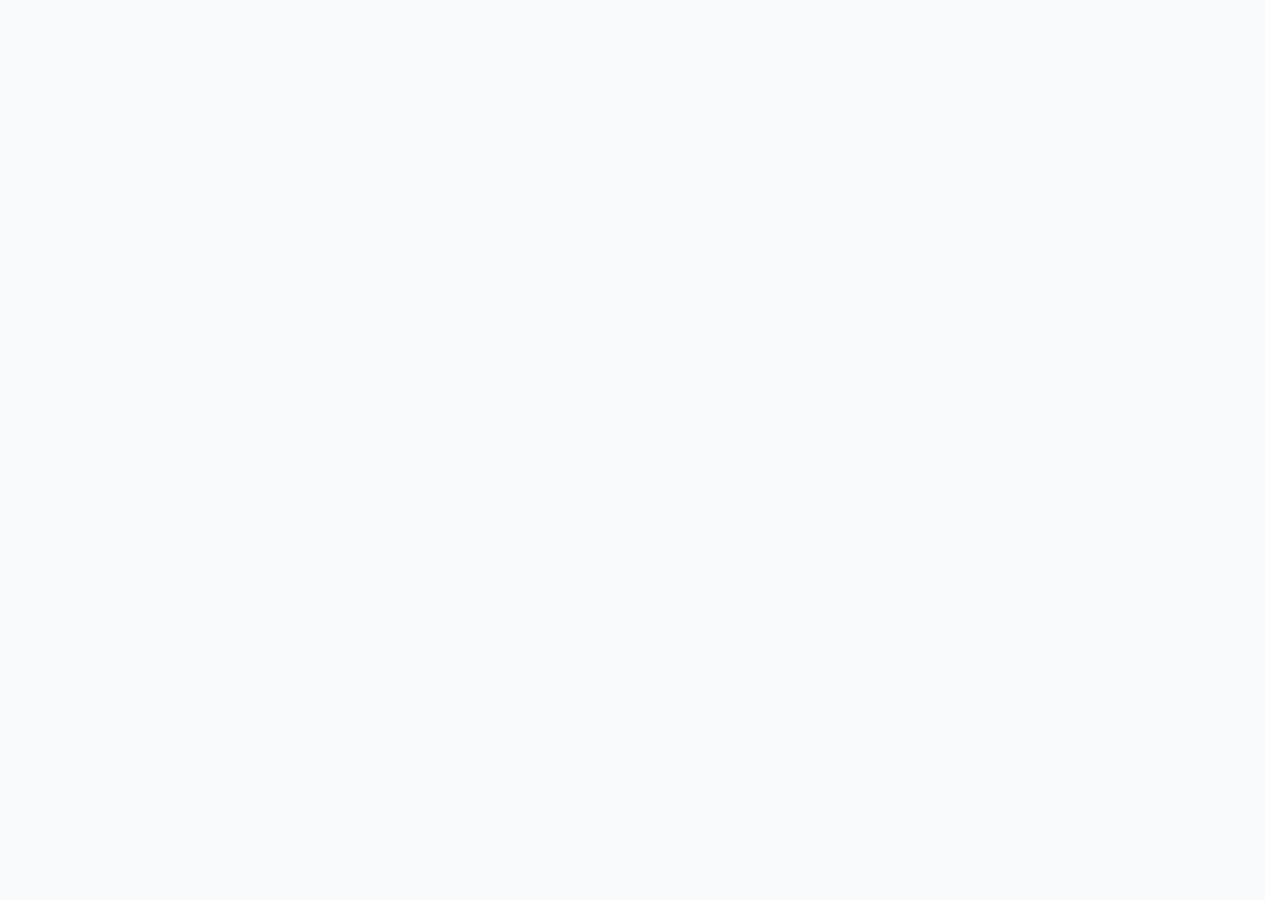
==== commit 2030395e: "Fixes: 1) Toast popups no longer allow HTML injection via notification body, server error messages, " ====
--- a/pages/dashboard.html
+++ b/pages/dashboard.html
@@ -4,28 +4,124 @@
   <meta charset="UTF-8">
   <meta name="viewport" content="width=device-width, initial-scale=1.0">
   <title>Панель управления — REMS</title>
-  <link rel="preconnect" href="https://fonts.googleapis.com">
-  <link rel="preconnect" href="https://fonts.gstatic.com" crossorigin>
-  <link href="https://fonts.googleapis.com/css2?family=Inter:wght@400;500;600;700;800&display=swap" rel="stylesheet">
-  <link rel="stylesheet" href="https://unpkg.com/@phosphor-icons/web@2.1.1/src/regular/style.css">
-  <link rel="stylesheet" href="https://unpkg.com/@phosphor-icons/web@2.1.1/src/bold/style.css">
-  <link rel="stylesheet" href="https://unpkg.com/@phosphor-icons/web@2.1.1/src/fill/style.css">
-  <link rel="stylesheet" href="https://unpkg.com/@phosphor-icons/web@2.1.1/src/duotone/style.css">
+  <!-- All assets are self-hosted — see /fonts and /vendor at the
+       project root. No external CDN required to run the dashboard. -->
+  <link rel="stylesheet" href="../fonts/onest.css">
+  <link rel="stylesheet" href="../vendor/phosphor/regular.css">
+  <link rel="stylesheet" href="../vendor/phosphor/bold.css">
+  <link rel="stylesheet" href="../vendor/phosphor/fill.css">
+  <link rel="stylesheet" href="../vendor/phosphor/duotone.css">
   <link rel="stylesheet" href="../style.css">
+  <!-- Pre-paint overlay rules — inline so the spinner is styled BEFORE
+       style.css parses. Critically, the bg is OPAQUE (#f8fafc, no
+       transparency, no backdrop-filter) so the browser can paint the
+       overlay in a single frame without waiting for compositing. The
+       earlier translucent + blur variant required a second compositing
+       pass which gave ~1 frame of bare dashboard-bg flicker during the
+       document swap — visible as "the Vanta animation disappeared".
+       Opaque rect = zero-cost paint = no flicker. -->
+  <style>
+    #initial-page-loader.loader-overlay {
+      position: fixed;
+      inset: 0;
+      z-index: 99999;
+      display: flex;
+      align-items: center;
+      justify-content: center;
+      background: #f8fafc;
+    }
+    /* PIN-lock overlay. По умолчанию скрыт, показывается через .show.
+       Inline здесь чтобы overlay был стилизован до парсинга style.css
+       (избегаем «вспышку» голого дашборда между загрузкой и lock'ом). */
+    #pin-lock-overlay {
+      position: fixed;
+      inset: 0;
+      z-index: 100000;
+      display: none;
+      align-items: center;
+      justify-content: center;
+      background: rgba(248, 250, 252, 0.45);
+      backdrop-filter: blur(14px) saturate(140%);
+      -webkit-backdrop-filter: blur(14px) saturate(140%);
+    }
+    #pin-lock-overlay.show { display: flex; }
+  </style>
 </head>
-<body>
+<body data-sidebar="open">
+<!-- ── Pre-paint loader ────────────────────────────────────────────
+     Visible from the very first paint of dashboard.html. Bridges the
+     gap between (a) a landing→dashboard navigation where the user
+     already clicked a CTA and saw a loader on the previous page, and
+     (b) the dashboard's own async profile/stats fetches.
+     Removed by hidePageLoader() once dashboard/index.js finishes its
+     init (with a 1.5s min-visible floor counted from the moment the
+     loader first appeared, even on the previous page). -->
+<div id="initial-page-loader" class="loader-overlay loader-overlay--fixed">
+  <span class="spinner spinner-lg" aria-label="Loading"></span>
+</div>
+
+<!-- ── PIN-lock overlay ────────────────────────────────────────────
+     Скрыт до тех пор, пока dashboard/index.js не убедится, что вход
+     надо подтвердить PIN'ом (см. lib/pin-gate.js + dashboard/pin-lock.js).
+     Логика: если pin-gate выдал one-shot pass (после login/register) —
+     overlay даже не показывается. Иначе ждёт PIN; «Выйти» отвязывает
+     сессию и возвращает на login. -->
+<div id="pin-lock-overlay" aria-hidden="true">
+  <!-- Lang switcher overlay'я: тот же класс lang-btn, поэтому глобальный
+       click-делегат в i18n.js его подхватит без отдельного wiring'а. -->
+  <div class="lang-switcher pin-lock-lang">
+    <button type="button" class="lang-btn" data-lang="ru">RU</button>
+    <button type="button" class="lang-btn" data-lang="en">EN</button>
+  </div>
+  <div class="pin-lock-card">
+    <div class="pin-lock-icon"><i class="ph-duotone ph-lock-key"></i></div>
+    <h2 class="pin-lock-title" data-i18n="pin_lock.title">Подтвердите вход</h2>
+    <p class="pin-lock-subtitle" data-i18n="pin_lock.subtitle">Введите 6-значный PIN, чтобы продолжить работу.</p>
+    <div class="pin-row pin-lock-code">
+      <input type="password" inputmode="numeric" autocomplete="one-time-code" pattern="\d*" class="pin-input pin-lock-input" maxlength="1" aria-label="PIN 1" />
+      <input type="password" inputmode="numeric" autocomplete="one-time-code" pattern="\d*" class="pin-input pin-lock-input" maxlength="1" aria-label="PIN 2" />
+      <input type="password" inputmode="numeric" autocomplete="one-time-code" pattern="\d*" class="pin-input pin-lock-input" maxlength="1" aria-label="PIN 3" />
+      <input type="password" inputmode="numeric" autocomplete="one-time-code" pattern="\d*" class="pin-input pin-lock-input" maxlength="1" aria-label="PIN 4" />
+      <input type="password" inputmode="numeric" autocomplete="one-time-code" pattern="\d*" class="pin-input pin-lock-input" maxlength="1" aria-label="PIN 5" />
+      <input type="password" inputmode="numeric" autocomplete="one-time-code" pattern="\d*" class="pin-input pin-lock-input" maxlength="1" aria-label="PIN 6" />
+    </div>
+    <div id="pin-lock-error" class="alert alert-danger hidden" role="alert">
+      <i class="ph ph-warning"></i>
+      <span id="pin-lock-error-text"></span>
+    </div>
+    <div class="pin-lock-actions">
+      <button id="pin-lock-logout" type="button" class="btn btn-ghost">
+        <i class="ph ph-sign-out"></i>
+        <span data-i18n="pin_lock.logout">Выйти из аккаунта</span>
+      </button>
+    </div>
+  </div>
+</div>
+
+<!-- ── Sidebar toggle (floating square, top-left) ──────────────────
+     Pulled OUT of the navbar so it sits in its own frosted-glass tile
+     at the very top-left corner — same chrome the navbar wears. Clicking
+     it toggles `body[data-sidebar="open"|"closed"]`, which a CSS rule
+     translates into a translateX on the sidebar AND a margin shift on
+     the main content. Both animate via --trans-normal so the layout
+     glides rather than snaps. -->
+<button id="sidebar-toggle" class="float-toggle" type="button" aria-label="Меню">
+  <i class="ph-bold ph-list"></i>
+</button>
 
 <!-- ── Navbar ──────────────────────────────────────────────────── -->
 <header class="navbar">
-  <button class="btn btn-icon btn-ghost" id="sidebar-toggle" style="display:none;" aria-label="Меню">
-    <i class="ph ph-list" style="font-size:1.25rem;"></i>
-  </button>
-
   <a href="/" class="navbar-brand">
     <div class="navbar-logo"><i class="ph ph-wrench"></i></div>
     <div>
       <div class="navbar-title">REMS</div>
-      <div class="navbar-subtitle" data-i18n="app.tagline">Учёт заявок на ремонт оргтехники</div>
+      <!-- Bilingual-static tagline: applyTranslations() clobbers
+           innerHTML via textContent, so the colored spans can't live
+           behind a data-i18n key. -->
+      <div class="navbar-subtitle">
+        <span style="color:var(--clr-navy); font-weight:600;">Repair & Equipment</span>
+        <span style="color:var(--clr-accent); font-weight:600;">Management System</span>
+      </div>
     </div>
   </a>
 
@@ -41,7 +137,11 @@
     <!-- Notifications button -->
     <button class="btn btn-icon btn-ghost" id="btn-notifications" style="position:relative;" aria-label="Уведомления">
       <i class="ph ph-bell" style="font-size:1.25rem;"></i>
-      <span class="badge-dot" id="notif-dot" style="position:absolute; top:.4rem; right:.4rem; display:none;"></span>
+      <!-- Unread count chip — pinned to top-right of the bell. Empty
+           by default; notifications.js writes the count and toggles
+           visibility via the `display:none` style. Capped at "99+" by
+           updateNotifBadge() so it doesn't overflow the chip. -->
+      <span class="notif-count-badge" id="notif-dot" style="display:none;" aria-hidden="true"></span>
     </button>
 
     <!-- User menu — hover-driven (click also toggles for touch devices) -->
@@ -50,43 +150,38 @@
         <span id="nav-avatar-initials">?</span>
         <img id="nav-avatar-img" src="" alt="" style="display:none;">
       </button>
-      <div id="user-dropdown" class="hidden" style="position:absolute; top:calc(100% + .5rem); right:0; background:var(--clr-surface); border:1px solid var(--clr-border); border-radius:var(--radius-lg); box-shadow:var(--shadow-lg); min-width:260px; z-index:60; overflow:hidden;">
-        <!-- ── User header: full name + masked contact ─────────── -->
-        <div style="padding:.85rem 1rem; border-bottom:1px solid var(--clr-border);">
-          <div id="dd-name"
-               style="font-size:var(--text-sm); font-weight:700; color:var(--clr-text-primary); white-space:nowrap; overflow:hidden; text-overflow:ellipsis;">
-            —
-          </div>
-          <div id="dd-email"
-               style="font-size:var(--text-xs); color:var(--clr-text-muted); margin-top:.15rem; white-space:nowrap; overflow:hidden; text-overflow:ellipsis;">
-            —
-          </div>
-        </div>
-
-        <!-- ── Org row: clickable → #org tab. Shows role badge if
-                user is an approved member, otherwise membership status. -->
-        <button id="dd-org-link" class="nav-item"
-                style="border-radius:0; border:none; align-items:flex-start; gap:.65rem; padding:.7rem 1rem; width:100%; text-align:left;">
-          <i class="ph ph-buildings" style="margin-top:.15rem;"></i>
-          <div style="flex:1; min-width:0; display:flex; flex-direction:column; gap:.25rem;">
-            <span id="dd-org"
-                  style="font-size:var(--text-sm); font-weight:600; color:var(--clr-navy); white-space:nowrap; overflow:hidden; text-overflow:ellipsis;">
-              —
-            </span>
-            <span id="dd-pill" class="badge badge-default" style="font-size:var(--text-xs); align-self:flex-start;">—</span>
-          </div>
+      <div id="user-dropdown" class="hidden user-dropdown">
+        <!-- HEADER row: profile-icon tile on the LEFT, name + masked
+             contact stacked on the RIGHT. The whole row is clickable
+             → switches to the Profile tab. Replaces the separate
+             "Профиль" line that used to sit further down. -->
+        <button id="dd-profile" class="user-dropdown-row user-dropdown-row--header" type="button">
+          <span class="user-dropdown-icon"><i class="ph-duotone ph-user-circle"></i></span>
+          <span class="user-dropdown-text">
+            <span id="dd-name" class="user-dropdown-name">—</span>
+            <span id="dd-email" class="user-dropdown-sub">—</span>
+          </span>
         </button>
 
-        <button class="nav-item" id="dd-profile" style="border-radius:0; border:none;">
-          <i class="ph ph-user"></i>
-          <span data-i18n="nav.profile">Профиль</span>
+        <!-- ORG row: tile-icon + org name on top + role/status chip
+             below. Click jumps to #org. The role chip itself lost its
+             duotone glyph — chip text now stands alone. -->
+        <button id="dd-org-link" class="user-dropdown-row" type="button">
+          <span class="user-dropdown-icon"><i class="ph-duotone ph-buildings"></i></span>
+          <span class="user-dropdown-text">
+            <span id="dd-org" class="user-dropdown-name">—</span>
+            <span id="dd-pill" class="badge badge-default user-dropdown-pill">—</span>
+          </span>
         </button>
-        <div style="border-top:1px solid var(--clr-border); padding:.25rem;">
-          <button class="nav-item" id="btn-logout" style="border-radius:var(--radius-sm); color:var(--clr-error);">
-            <i class="ph ph-sign-out" style="color:var(--clr-error);"></i>
-            <span data-i18n="nav.logout">Выйти</span>
-          </button>
-        </div>
+
+        <!-- LOGOUT row: red tone variant. Same tile-icon pattern as
+             above so the three rows form one vertical icon column. -->
+        <button id="btn-logout" class="user-dropdown-row user-dropdown-row--danger" type="button">
+          <span class="user-dropdown-icon"><i class="ph-duotone ph-sign-out"></i></span>
+          <span class="user-dropdown-text">
+            <span class="user-dropdown-name" data-i18n="nav.logout">Выйти</span>
+          </span>
+        </button>
       </div>
     </div>
   </div>
@@ -112,11 +207,6 @@
           <i class="ph ph-desktop-tower"></i>
           <span data-i18n="nav.equipment">Оборудование</span>
         </button>
-        <button class="nav-item" data-tab="notifications" id="nav-notifications">
-          <i class="ph ph-bell"></i>
-          <span data-i18n="nav.notifications">Уведомления</span>
-          <span class="nav-badge hidden" id="notif-badge">0</span>
-        </button>
       </div>
 
       <div class="nav-section" id="org-nav-section" style="display:none;">
@@ -147,7 +237,7 @@
     <div class="tab-panel active" id="tab-overview">
       <div class="page-header">
         <h1 class="page-title" id="welcome-title" data-i18n="dashboard.welcome">Добро пожаловать</h1>
-        <p class="page-desc" data-i18n="app.tagline">Учёт заявок на ремонт оргтехники</p>
+        <p class="page-desc" data-i18n="dashboard.overview_desc">Сводка активности и последние уведомления</p>
       </div>
 
       <!-- Stats row -->
@@ -201,10 +291,8 @@
             <i class="ph ph-plus"></i>
             Новая заявка
           </button>
-          <button class="btn btn-secondary" data-tab-trigger="notifications">
-            <i class="ph ph-bell"></i>
-            <span data-i18n="nav.notifications">Уведомления</span>
-          </button>
+          <!-- "Уведомления" quick-action removed: the feed now lives
+               inside THIS overview tab (below). No second link needed. -->
           <button class="btn btn-secondary" data-tab-trigger="profile">
             <i class="ph ph-user"></i>
             <span data-i18n="nav.profile">Профиль</span>
@@ -212,16 +300,23 @@
         </div>
       </div>
 
-      <!-- Recent notifications -->
+      <!-- Notifications feed — full list now lives here (the dedicated
+           tab was removed in favour of one home for the feed). The
+           "mark all" button moves into this card header so the action
+           stays close to its target. The list scrolls inside the card
+           if it grows past the max-height; the card itself doesn't
+           grow indefinitely. -->
       <div class="card">
         <div class="card-header">
           <h2 class="card-title" data-i18n="notifications.title">Уведомления</h2>
-          <button class="btn btn-ghost btn-sm" data-tab-trigger="notifications">
-            <span>Все</span>
-            <i class="ph ph-arrow-right"></i>
+          <button class="btn btn-secondary btn-sm" id="btn-mark-all-read">
+            <i class="ph ph-checks"></i>
+            <span data-i18n="notifications.mark_all">Прочитать все</span>
           </button>
         </div>
-        <div id="overview-notifs">
+        <!-- Same #overview-notifs id the notifications.js module
+             already writes into; it now receives the FULL list -->
+        <div id="overview-notifs" class="overview-notifs-list">
           <div class="empty-state" style="padding: 2rem;">
             <i class="ph ph-bell-slash"></i>
             <p class="empty-state-text" data-i18n="notifications.empty">Нет новых уведомлений</p>
@@ -234,7 +329,7 @@
     <div class="tab-panel" id="tab-requests">
       <div class="page-header">
         <h1 class="page-title" data-i18n="nav.requests">Заявки</h1>
-        <p class="page-desc">Управление заявками на ремонт и обслуживание</p>
+        <p class="page-desc" data-i18n="dashboard.requests_desc">Управление заявками: создание, обработка, история</p>
       </div>
       <div class="empty-state" style="margin-top:4rem;">
         <i class="ph ph-clipboard-text"></i>
@@ -247,7 +342,7 @@
     <div class="tab-panel" id="tab-equipment">
       <div class="page-header">
         <h1 class="page-title" data-i18n="nav.equipment">Оборудование</h1>
-        <p class="page-desc">Реестр оргтехники организации</p>
+        <p class="page-desc" data-i18n="dashboard.equipment_desc">Реестр оргтехники: модели, сроки гарантии, история обслуживания</p>
       </div>
       <div class="empty-state" style="margin-top:4rem;">
         <i class="ph ph-desktop-tower"></i>
@@ -256,35 +351,18 @@
       </div>
     </div>
 
-    <!-- ══ TAB: Notifications ══════════════════════════════════ -->
-    <div class="tab-panel" id="tab-notifications">
-      <div class="page-header" style="display:flex; align-items:center; justify-content:space-between;">
-        <div>
-          <h1 class="page-title" data-i18n="notifications.title">Уведомления</h1>
-          <p class="page-desc">Все системные уведомления</p>
-        </div>
-        <button class="btn btn-secondary btn-sm" id="btn-mark-all-read">
-          <i class="ph ph-checks"></i>
-          <span data-i18n="notifications.mark_all">Прочитать все</span>
-        </button>
-      </div>
-
-      <div class="card" style="padding:0; overflow:hidden;">
-        <div id="notif-list">
-          <div class="empty-state">
-            <i class="ph ph-bell-slash"></i>
-            <p class="empty-state-title" data-i18n="notifications.empty">Нет уведомлений</p>
-          </div>
-        </div>
-      </div>
-    </div>
+    <!-- Notifications tab REMOVED — the full notifications feed now
+         lives inside the Overview tab via #overview-notifs (rendered
+         by notifications.js). Mark-all-read button moved to the
+         overview header. -->
+
 
     <!-- ══ TAB: Members ════════════════════════════════════════ -->
     <div class="tab-panel" id="tab-members">
       <div class="page-header" style="display:flex; align-items:center; justify-content:space-between;">
         <div>
           <h1 class="page-title" data-i18n="members.title">Сотрудники</h1>
-          <p class="page-desc">Управление участниками организации</p>
+          <p class="page-desc" data-i18n="dashboard.members_desc">Участники организации, роли и заявки на вступление</p>
         </div>
         <button class="btn btn-primary btn-sm" id="btn-invite">
           <i class="ph ph-user-plus"></i>
@@ -292,18 +370,35 @@
         </button>
       </div>
 
-      <!-- Pending members -->
-      <div class="card" id="pending-section" style="margin-bottom:1.5rem; display:none;">
-        <div class="card-header">
+      <!-- ─── Pending members (owner-only). Hidden by default; shown
+           when the API returns a non-empty pending list. Each entry
+           gets Approve / Reject inline buttons. -->
+      <div class="card" id="pending-section" style="margin-bottom:1.5rem; display:none; padding:0; overflow:hidden;">
+        <!-- padding-bottom trimmed to 0.5rem so the visible gap between
+             the header text and the first row's content stays compact
+             (row brings its own padding-top). margin-bottom:0 убирает
+             дефолтный 1.5rem от .card-header — иначе первая строка
+             отъезжала вниз на ~2rem больше, чем последующие. -->
+        <div class="card-header" style="padding: 1rem 1.25rem 0.5rem; margin-bottom: 0;">
           <h2 class="card-title" data-i18n="members.pending">Ожидают одобрения</h2>
         </div>
-        <div id="pending-list"></div>
-      </div>
-
-      <div class="card">
-        <div class="empty-state">
-          <i class="ph ph-users"></i>
-          <p class="empty-state-title" data-i18n="members.no_pending">Нет ожидающих заявок</p>
+        <div id="pending-list" class="members-list"></div>
+      </div>
+
+      <!-- ─── Approved directory. One identity-card per member showing
+           avatar + name + masked email/phone + department + "в
+           организации с <date>". Owner's row is pinned first; rest
+           sorted by name alphabetically. -->
+      <div class="card" id="approved-section" style="padding:0; overflow:hidden;">
+        <div class="card-header" style="padding: 1rem 1.25rem 0.5rem; margin-bottom: 0;">
+          <h2 class="card-title" data-i18n="members.approved">Сотрудники организации</h2>
+          <span id="approved-count" class="badge badge-default"></span>
+        </div>
+        <div id="approved-list" class="members-list">
+          <div class="empty-state">
+            <i class="ph ph-users"></i>
+            <p class="empty-state-title" data-i18n="members.empty">Пока никого нет</p>
+          </div>
         </div>
       </div>
     </div>
@@ -315,6 +410,7 @@
     <div class="tab-panel" id="tab-org">
       <div class="page-header">
         <h1 class="page-title" data-i18n="nav.your_organization">Ваша организация</h1>
+        <p class="page-desc" data-i18n="dashboard.org_desc">Информация об организации и её настройки</p>
       </div>
 
       <!-- ─── Header strip ─────────────────────────────────────────────── -->
@@ -534,6 +630,7 @@
     <div class="tab-panel" id="tab-profile">
       <div class="page-header">
         <h1 class="page-title" data-i18n="profile.title">Профиль</h1>
+        <p class="page-desc" data-i18n="dashboard.profile_desc">Личные данные, безопасность и подключённые устройства</p>
       </div>
 
       <!-- ─── Header strip ────────────────────────────────────────────────── -->
@@ -842,8 +939,11 @@
             </p>
           </div>
 
-          <div class="form-group">
-            <label class="form-label" for="chp-current" data-i18n="profile.current_password">Текущий пароль</label>
+          <div class="form-group" id="chp-current-group">
+            <label class="form-label" for="chp-current" style="display:flex; align-items:center; justify-content:space-between;">
+              <span data-i18n="profile.current_password">Текущий пароль</span>
+              <a href="#" id="chp-forgot-link" style="font-size:var(--text-xs); font-weight:600; color:var(--clr-text-secondary);" data-i18n="profile.forgot_password">Забыли пароль?</a>
+            </label>
             <div class="input-wrap">
               <i class="ph ph-lock-simple input-icon"></i>
               <input id="chp-current" type="password" class="form-input" autocomplete="current-password">
@@ -852,6 +952,14 @@
               </button>
             </div>
             <div class="form-error" id="err-chp-current"><i class="ph ph-warning-circle"></i><span></span></div>
+          </div>
+          <!-- Notice shown in forgot-mode вместо current-password field. -->
+          <div id="chp-forgot-notice" class="alert alert-info hidden" role="status" style="display:none; align-items:center; gap:.6rem;">
+            <i class="ph ph-info" style="flex-shrink:0;"></i>
+            <span style="flex:1;">
+              <span data-i18n="profile.forgot_pwd_notice">Подтвердите личность кодом — новый пароль зададите на последнем шаге.</span>
+              <a href="#" id="chp-remember-link" style="font-weight:600; margin-left:.5rem;" data-i18n="profile.remember_password">Помню пароль</a>
+            </span>
           </div>
         </div>
       </div>
@@ -972,44 +1080,110 @@
     </div>
     <div class="modal-body">
       <div style="display:flex; flex-direction:column; gap:1.25rem;">
+        <!-- Proof: либо «текущий PIN», либо step-up через email/SMS код.
+             Переключается линком «Не помню PIN». -->
         <div id="chpin-current-group">
-          <p class="form-label" style="margin-bottom:.65rem;" data-i18n="profile.current_pin">Текущий PIN</p>
+          <p class="form-label" style="margin-bottom:.65rem; display:flex; align-items:center; justify-content:space-between;">
+            <span data-i18n="profile.current_pin">Текущий PIN</span>
+            <a href="#" id="chpin-forgot-link" style="font-size:var(--text-xs); font-weight:600; color:var(--clr-text-secondary);" data-i18n="profile.forgot_pin">Не помню PIN</a>
+          </p>
           <div class="pin-row" id="chpin-current">
-            <input class="pin-input" type="text" inputmode="numeric" maxlength="1" autocomplete="off">
-            <input class="pin-input" type="text" inputmode="numeric" maxlength="1" autocomplete="off">
-            <input class="pin-input" type="text" inputmode="numeric" maxlength="1" autocomplete="off">
-            <input class="pin-input" type="text" inputmode="numeric" maxlength="1" autocomplete="off">
-            <input class="pin-input" type="text" inputmode="numeric" maxlength="1" autocomplete="off">
-            <input class="pin-input" type="text" inputmode="numeric" maxlength="1" autocomplete="off">
-          </div>
-        </div>
-        <div>
-          <p class="form-label" style="margin-bottom:.65rem;" data-i18n="profile.new_pin">Новый PIN</p>
-          <div class="pin-row" id="chpin-new">
-            <input class="pin-input" type="text" inputmode="numeric" maxlength="1" autocomplete="off">
-            <input class="pin-input" type="text" inputmode="numeric" maxlength="1" autocomplete="off">
-            <input class="pin-input" type="text" inputmode="numeric" maxlength="1" autocomplete="off">
-            <input class="pin-input" type="text" inputmode="numeric" maxlength="1" autocomplete="off">
-            <input class="pin-input" type="text" inputmode="numeric" maxlength="1" autocomplete="off">
-            <input class="pin-input" type="text" inputmode="numeric" maxlength="1" autocomplete="off">
-          </div>
-        </div>
-        <div>
-          <p class="form-label" style="margin-bottom:.65rem;" data-i18n="profile.confirm_pin">Подтвердите новый PIN</p>
-          <div class="pin-row" id="chpin-confirm">
-            <input class="pin-input" type="text" inputmode="numeric" maxlength="1" autocomplete="off">
-            <input class="pin-input" type="text" inputmode="numeric" maxlength="1" autocomplete="off">
-            <input class="pin-input" type="text" inputmode="numeric" maxlength="1" autocomplete="off">
-            <input class="pin-input" type="text" inputmode="numeric" maxlength="1" autocomplete="off">
-            <input class="pin-input" type="text" inputmode="numeric" maxlength="1" autocomplete="off">
-            <input class="pin-input" type="text" inputmode="numeric" maxlength="1" autocomplete="off">
+            <input class="pin-input" type="password" inputmode="numeric" pattern="\d*" maxlength="1" autocomplete="off">
+            <input class="pin-input" type="password" inputmode="numeric" pattern="\d*" maxlength="1" autocomplete="off">
+            <input class="pin-input" type="password" inputmode="numeric" pattern="\d*" maxlength="1" autocomplete="off">
+            <input class="pin-input" type="password" inputmode="numeric" pattern="\d*" maxlength="1" autocomplete="off">
+            <input class="pin-input" type="password" inputmode="numeric" pattern="\d*" maxlength="1" autocomplete="off">
+            <input class="pin-input" type="password" inputmode="numeric" pattern="\d*" maxlength="1" autocomplete="off">
+          </div>
+        </div>
+
+        <!-- Step-up proof: выбор контакта + 6-значный код. Скрыт по умолчанию. -->
+        <div id="chpin-stepup-group" class="hidden" style="display:none; flex-direction:column; gap:.75rem;">
+          <p class="form-label" style="margin-bottom:.25rem; display:flex; align-items:center; justify-content:space-between;">
+            <span data-i18n="profile.identity_verification">Подтверждение личности</span>
+            <a href="#" id="chpin-use-pin-link" style="font-size:var(--text-xs); font-weight:600; color:var(--clr-text-secondary);" data-i18n="profile.use_current_pin">Помню PIN</a>
+          </p>
+          <div id="chpin-contact-choice" class="role-grid" role="radiogroup" style="display:none; grid-template-columns:1fr 1fr;">
+            <label class="role-card contact-card" data-contact="email">
+              <input type="radio" name="chpin-contact" value="email" class="sr-only">
+              <div class="role-card-icon"><i class="ph ph-envelope"></i></div>
+              <div class="contact-card-text">
+                <div class="role-card-label" data-i18n="profile.email">Email</div>
+                <div class="role-card-desc" id="chpin-contact-email-label">—</div>
+              </div>
+            </label>
+            <label class="role-card contact-card" data-contact="phone">
+              <input type="radio" name="chpin-contact" value="phone" class="sr-only">
+              <div class="role-card-icon"><i class="ph ph-device-mobile"></i></div>
+              <div class="contact-card-text">
+                <div class="role-card-label" data-i18n="profile.phone">Телефон</div>
+                <div class="role-card-desc" id="chpin-contact-phone-label">—</div>
+              </div>
+            </label>
+          </div>
+          <p id="chpin-contact-single" style="font-size:var(--text-sm); color:var(--clr-text-secondary); margin:0;">
+            <span data-i18n="profile.change_pwd_code_target">Код будет отправлен на</span>
+            <strong id="chpin-contact-single-target" style="color:var(--clr-text-primary);">—</strong>
+          </p>
+          <button type="button" class="btn btn-secondary btn-sm" id="btn-chpin-send-code" style="align-self:flex-start;">
+            <i class="ph ph-paper-plane-tilt"></i>
+            <span data-i18n="auth.forgot.send_code">Отправить код</span>
+          </button>
+          <div id="chpin-code-block" class="hidden">
+            <p class="form-label" style="justify-content:center; margin:.5rem 0;" data-i18n="auth.forgot.code_label">Код подтверждения</p>
+            <div class="code-row">
+              <input class="code-input chpin-code-input" type="text" inputmode="numeric" maxlength="1" autocomplete="off">
+              <input class="code-input chpin-code-input" type="text" inputmode="numeric" maxlength="1" autocomplete="off">
+              <input class="code-input chpin-code-input" type="text" inputmode="numeric" maxlength="1" autocomplete="off">
+              <input class="code-input chpin-code-input" type="text" inputmode="numeric" maxlength="1" autocomplete="off">
+              <input class="code-input chpin-code-input" type="text" inputmode="numeric" maxlength="1" autocomplete="off">
+              <input class="code-input chpin-code-input" type="text" inputmode="numeric" maxlength="1" autocomplete="off">
+            </div>
+            <div style="text-align:center; margin-top:.5rem; font-size:var(--text-sm); color:var(--clr-text-secondary);">
+              <span id="chpin-resend-wait" class="hidden">
+                <span data-i18n="auth.register.code_resend_wait">Повторно через</span>
+                <strong id="chpin-resend-countdown">60</strong>с
+              </span>
+              <button type="button" id="btn-chpin-resend" class="btn btn-ghost btn-sm" style="display:none;">
+                <i class="ph ph-arrow-clockwise"></i>
+                <span data-i18n="auth.forgot.resend">Отправить повторно</span>
+              </button>
+            </div>
+          </div>
+        </div>
+        <!-- Шаг 2 — новый PIN. Скрыт пока юзер не подтвердит личность
+             (current PIN или код) и не нажмёт «Далее». -->
+        <div id="chpin-step-2" class="hidden" style="display:none; flex-direction:column; gap:1.25rem;">
+          <div>
+            <p class="form-label" style="margin-bottom:.65rem;" data-i18n="profile.new_pin">Новый PIN</p>
+            <div class="pin-row" id="chpin-new">
+              <input class="pin-input" type="password" inputmode="numeric" pattern="\d*" maxlength="1" autocomplete="off">
+              <input class="pin-input" type="password" inputmode="numeric" pattern="\d*" maxlength="1" autocomplete="off">
+              <input class="pin-input" type="password" inputmode="numeric" pattern="\d*" maxlength="1" autocomplete="off">
+              <input class="pin-input" type="password" inputmode="numeric" pattern="\d*" maxlength="1" autocomplete="off">
+              <input class="pin-input" type="password" inputmode="numeric" pattern="\d*" maxlength="1" autocomplete="off">
+              <input class="pin-input" type="password" inputmode="numeric" pattern="\d*" maxlength="1" autocomplete="off">
+            </div>
+          </div>
+          <div>
+            <p class="form-label" style="margin-bottom:.65rem;" data-i18n="profile.confirm_pin">Подтвердите новый PIN</p>
+            <div class="pin-row" id="chpin-confirm">
+              <input class="pin-input" type="password" inputmode="numeric" pattern="\d*" maxlength="1" autocomplete="off">
+              <input class="pin-input" type="password" inputmode="numeric" pattern="\d*" maxlength="1" autocomplete="off">
+              <input class="pin-input" type="password" inputmode="numeric" pattern="\d*" maxlength="1" autocomplete="off">
+              <input class="pin-input" type="password" inputmode="numeric" pattern="\d*" maxlength="1" autocomplete="off">
+              <input class="pin-input" type="password" inputmode="numeric" pattern="\d*" maxlength="1" autocomplete="off">
+              <input class="pin-input" type="password" inputmode="numeric" pattern="\d*" maxlength="1" autocomplete="off">
+            </div>
           </div>
         </div>
         <div class="alert alert-error" id="err-chpin"><i class="ph ph-warning-circle"></i><span id="err-chpin-text"></span></div>
       </div>
     </div>
     <div class="modal-footer">
-      <button class="btn btn-primary" id="btn-save-pin" data-i18n="common.save">Сохранить</button>
+      <button class="btn btn-primary"   id="btn-chpin-next" data-i18n="common.next">Далее</button>
+      <button class="btn btn-primary"   id="btn-save-pin"   data-i18n="common.save" style="display:none;">Сохранить</button>
+      <button class="btn btn-secondary" id="btn-chpin-back" data-i18n="common.back" style="display:none;">Назад</button>
       <button class="btn btn-secondary" data-close-modal="change-pin-modal" data-i18n="common.cancel">Отмена</button>
     </div>
   </div>
@@ -1158,6 +1332,39 @@
   </div>
 </div>
 
+<!-- ══════════════════════════════════════════════════════════════
+     MODAL: Confirm remove member (owner-only).
+     Shown by JS before calling DELETE /api/orgs/members/:id. Member
+     name lands in #remove-member-name via JS so we don't need a per-
+     row modal copy.
+     ══════════════════════════════════════════════════════════════ -->
+<div class="modal-backdrop" id="remove-member-modal">
+  <div class="modal">
+    <div class="modal-header">
+      <div class="modal-card-icon danger"><i class="ph-bold ph-user-minus"></i></div>
+      <div class="modal-header-text">
+        <h3 class="modal-title" data-i18n="members.remove_confirm_title">Удалить сотрудника</h3>
+        <p class="modal-subtitle" data-i18n="members.remove_confirm_subtitle">Подтвердите удаление участника из организации</p>
+      </div>
+      <button class="modal-close" data-close-modal="remove-member-modal"><i class="ph ph-x"></i></button>
+    </div>
+    <div class="modal-body">
+      <p class="form-hint">
+        <span data-i18n="members.remove_confirm_lead">Сотрудник</span>
+        <strong id="remove-member-name" style="color:var(--clr-text-primary);">—</strong>
+        <span data-i18n="members.remove_confirm_tail">будет исключён из организации. История его заявок останется привязанной к нему.</span>
+      </p>
+    </div>
+    <div class="modal-footer">
+      <button class="btn btn-danger" id="btn-remove-member-confirm">
+        <i class="ph-bold ph-user-minus"></i>
+        <span data-i18n="members.remove">Удалить из организации</span>
+      </button>
+      <button class="btn btn-secondary" data-close-modal="remove-member-modal" data-i18n="common.cancel">Отмена</button>
+    </div>
+  </div>
+</div>
+
 <div id="toast-container"></div>
 
 <script src="/socket.io/socket.io.js"></script>
--- a/style.css
+++ b/style.css
@@ -23,12 +23,24 @@
   scroll-behavior: smooth;
 }
 
+/* `scrollbar-gutter: stable` reserves the scrollbar's slot in the
+   viewport REGARDLESS of whether content overflows or not. Net
+   effect: when a user navigates between a short tab (no scroll
+   needed) and a long one (scrollbar appears), the page content
+   doesn't shift horizontally — the gutter was always there. On the
+   short tab the gutter is just blank space; on the long tab the
+   scrollbar fills it. Modern browser support (Chrome 94+, Firefox
+   97+, Safari 17+). No layout shift, no horizontal jiggle when the
+   user switches dashboard tabs. */
+html { scrollbar-gutter: stable; }
+
 body {
   font-family: var(--font-sans);
   font-size: var(--text-base);
   color: var(--clr-text-primary);
   background: var(--clr-bg);
   line-height: 1.5;
+  letter-spacing: var(--letter-spacing-base);
   -webkit-font-smoothing: antialiased;
   -moz-osx-font-smoothing: grayscale;
 }
@@ -68,7 +80,37 @@
 .min-h-screen   { min-height: 100vh; }
 
 /* ── 5. Buttons ───────────────────────────────────────────────── */
+/* ──────────────────────────────────────────────────────────────────
+   Button hover system — driven by CSS custom properties so every
+   variant declares its own 8-value matrix (bg / color / border / icon
+   × normal+hover) and the .btn base owns the actual properties and
+   transitions. Adding a new variant = setting 8 vars; no new selectors,
+   no new transition declarations.
+
+   Why text & icon get SEPARATE colours: filled buttons read better when
+   the icon stays slightly off-white while the label is pure white
+   (the icon's heavier glyph weight balances the label visually). Light
+   buttons get the inverse — the label shifts darker, the icon picks up
+   the accent to signal interactivity independently. The two channels
+   transition in parallel but to different targets.
+
+   Hover direction (the user-facing contract):
+     • Light buttons   → background goes DARKER
+     • Dark/filled     → background goes LIGHTER (or shifts to the
+                         token-defined "_hover" shade)
+   Both branches use --trans-normal (200ms) so the change reads as
+   intentional, not a flicker. */
 .btn {
+  /* 8-prop matrix — every variant overrides as needed. */
+  --btn-bg:           transparent;
+  --btn-color:        var(--clr-text-primary);
+  --btn-border:       transparent;
+  --btn-icon:         currentColor;
+  --btn-bg-hover:     var(--btn-bg);
+  --btn-color-hover:  var(--btn-color);
+  --btn-border-hover: var(--btn-border);
+  --btn-icon-hover:   var(--btn-icon);
+
   display: inline-flex;
   align-items: center;
   justify-content: center;
@@ -77,14 +119,34 @@
   font-size: var(--text-sm);
   font-weight: 500;
   line-height: 1.25;
-  border: 1px solid transparent;
+  border: 1px solid var(--btn-border);
   border-radius: var(--radius-md);
   cursor: pointer;
-  transition: background var(--trans-fast), color var(--trans-fast), border-color var(--trans-fast), box-shadow var(--trans-fast), opacity var(--trans-fast);
+  background: var(--btn-bg);
+  color: var(--btn-color);
+  /* Background, label, border, icon and shadow all glide together; the
+     icon's colour rule lives on .btn > i below (it can't be set by
+     transitioning `color` because we use a SEPARATE icon token). */
+  transition:
+    background-color var(--trans-normal),
+    color            var(--trans-normal),
+    border-color     var(--trans-normal),
+    box-shadow       var(--trans-normal),
+    opacity          var(--trans-normal);
   user-select: none;
   white-space: nowrap;
   text-decoration: none;
 }
+/* Icon channel — independent colour + its own transition so a variant
+   can shift the icon to a completely different hue than the label. */
+.btn > i { color: var(--btn-icon); transition: color var(--trans-normal); }
+.btn:hover {
+  background:   var(--btn-bg-hover);
+  color:        var(--btn-color-hover);
+  border-color: var(--btn-border-hover);
+}
+.btn:hover > i { color: var(--btn-icon-hover); }
+
 .btn:focus-visible { outline: 2px solid var(--clr-accent); outline-offset: 2px; }
 .btn:disabled { opacity: 0.5; cursor: not-allowed; pointer-events: none; }
 
@@ -100,20 +162,39 @@
 }
 .btn.is-pending:hover { background: var(--clr-bg-muted) !important; filter: brightness(0.97); }
 
+/* Jade-teal filled CTA — a LIGHT button (#0d9488). Hover: bg goes
+   DARKER. Label AND icon both shift in the SAME direction (white →
+   mint off-white) so they read as one cohesive content-block rather
+   than two competing animations. The icon's normal-state alpha
+   matches the label so it never "lights up" relative to the text. */
 .btn-primary {
-  background: var(--clr-accent);
-  color: #fff;
-  border-color: var(--clr-accent);
-}
-.btn-primary:hover { background: var(--clr-accent-hover); border-color: var(--clr-accent-hover); }
+  --btn-bg:           var(--clr-accent);
+  --btn-color:        #fff;
+  --btn-border:       var(--clr-accent);
+  --btn-icon:         #fff;
+  --btn-bg-hover:     var(--clr-accent-hover);
+  --btn-color-hover:  #ecfdf5;            /* mint-tinted off-white */
+  --btn-border-hover: var(--clr-accent-hover);
+  --btn-icon-hover:   #ecfdf5;            /* SAME direction as label */
+}
 .btn-primary:active { filter: brightness(0.96); }
 
+/* Light, white-surface secondary. Previously the hover only nudged the
+   bg to `bg-subtle` which was nearly invisible. Now the bg snaps to
+   the jade-teal LIGHT tile (`--clr-accent-light`) — a clear colour
+   stamp the user can't miss — the label deepens to pure navy, the
+   border picks up the brand accent, and the icon flips to the brand
+   green. Three channels, three visible movements. */
 .btn-secondary {
-  background: var(--clr-surface);
-  color: var(--clr-text-primary);
-  border-color: var(--clr-border);
-}
-.btn-secondary:hover { background: var(--clr-bg-subtle); border-color: #cbd5e1; }
+  --btn-bg:           var(--clr-surface);
+  --btn-color:        var(--clr-text-primary);
+  --btn-border:       var(--clr-border);
+  --btn-icon:         var(--clr-text-muted);
+  --btn-bg-hover:     var(--clr-accent-light);
+  --btn-color-hover:  var(--clr-navy);
+  --btn-border-hover: var(--clr-accent);
+  --btn-icon-hover:   var(--clr-accent);
+}
 
 /* Button styled as an inline text link — used for "Resend code", the
    modal alt-action ("Открепить", "Вернуться к смене"), and any other
@@ -134,22 +215,49 @@
 .link-btn:hover    { text-decoration: underline; }
 .link-btn:disabled { color: var(--clr-text-muted); cursor: not-allowed; text-decoration: none; }
 
+/* Light, transparent variant. On hover the bg materialises as the
+   brand jade-teal LIGHT tile (same shade as .btn-secondary's hover),
+   the label goes from muted-secondary all the way to accent (brand
+   green) — a much bigger jump than the old `text-primary` shift — and
+   the icon shifts to navy. Label & icon take DIFFERENT brand colours
+   so the two channels are independently legible. */
 .btn-ghost {
-  background: transparent;
-  color: var(--clr-text-secondary);
-  border-color: transparent;
-}
-.btn-ghost:hover { background: var(--clr-bg-muted); color: var(--clr-text-primary); }
-
-.btn-danger { background: var(--clr-error); color: #fff; border-color: var(--clr-error); }
-.btn-danger:hover { filter: brightness(0.94); }
-
+  --btn-bg:           transparent;
+  --btn-color:        var(--clr-text-secondary);
+  --btn-border:       transparent;
+  --btn-icon:         var(--clr-text-muted);
+  --btn-bg-hover:     var(--clr-accent-light);
+  --btn-color-hover:  var(--clr-accent);
+  --btn-border-hover: transparent;
+  --btn-icon-hover:   var(--clr-navy);
+}
+
+/* DARK red filled button (rosy `#d35d6e`). Hover: bg goes LIGHTER.
+   Label and icon both fade together to a softer pink-tinted white. */
+.btn-danger {
+  --btn-bg:           var(--clr-error);
+  --btn-color:        #fff;
+  --btn-border:       var(--clr-error);
+  --btn-icon:         #fff;
+  --btn-bg-hover:     #e08896;
+  --btn-color-hover:  #fff5f5;
+  --btn-border-hover: #e08896;
+  --btn-icon-hover:   #fff5f5;
+}
+
+/* DARK ink-navy filled CTA. Hover: bg goes LIGHTER (navy-hover token
+   now resolves to the lighter #3d5273). Label and icon shift to the
+   SAME slate-tinted off-white so they read together as one block. */
 .btn-navy {
-  background: var(--clr-navy);
-  color: #fff;
-  border-color: var(--clr-navy);
-}
-.btn-navy:hover { background: var(--clr-navy-hover); border-color: var(--clr-navy-hover); }
+  --btn-bg:           var(--clr-navy);
+  --btn-color:        #fff;
+  --btn-border:       var(--clr-navy);
+  --btn-icon:         #fff;
+  --btn-bg-hover:     var(--clr-navy-hover);
+  --btn-color-hover:  #e2e8f0;
+  --btn-border-hover: var(--clr-navy-hover);
+  --btn-icon-hover:   #e2e8f0;
+}
 
 .btn-sm  { padding: 0.375rem 0.75rem; font-size: var(--text-xs); border-radius: var(--radius-sm); }
 .btn-lg  { padding: 0.75rem var(--space-6); font-size: var(--text-base); }
@@ -422,6 +530,7 @@
 }
 .avatar img { width: 100%; height: 100%; object-fit: cover; }
 .avatar-sm  { width: 2rem;  height: 2rem;  font-size: var(--text-xs); }
+.avatar-md  { width: 2.75rem; height: 2.75rem; font-size: var(--text-sm); }
 .avatar-lg  { width: 4rem;  height: 4rem;  font-size: var(--text-xl); }
 .avatar-xl  { width: 5rem;  height: 5rem;  font-size: var(--text-2xl); }
 .avatar-upload { position: relative; display: inline-flex; cursor: pointer; }
@@ -434,19 +543,97 @@
 }
 .avatar-upload:hover .avatar-upload-overlay { opacity: 1; }
 
-/* ── 11. Navbar / Header ──────────────────────────────────────── */
+/* ── 11. Navbar / Header — floating frosted-glass chrome ───────────
+   Same chrome as the landing's `body.landing > .navbar`: floats above
+   the page with a blur backdrop, sits in its own rounded tile. The
+   dashboard's content area lives BELOW the navbar (separated by gaps)
+   AND to the RIGHT of the floating sidebar (when open).
+
+   Layout tokens (also live in :root below):
+     --float-gap          page padding for every floating tile (1rem)
+     --float-navbar-h     the navbar's own height               (3.5rem)
+     --float-toggle-size  the corner toggle button              (3.5rem, equal to navbar h)
+     --float-sidebar-w    the sidebar tile width                (240px)
+
+   The sidebar offset (which controls main-content's left margin) is
+   resolved into a single var so transitions can interpolate it:
+     [data-sidebar="open"]   → open  offset
+     [data-sidebar="closed"] → closed offset
+*/
+:root {
+  --float-gap:         1rem;
+  --float-navbar-h:    3.5rem;
+  --float-toggle-size: 3.5rem;
+  --float-sidebar-w:   240px;
+  /* Single source of truth for the "central column" geometry: same
+     max-width and side margins as the landing navbar/content, so the
+     dashboard's chrome aligns left/right with the marketing pages. */
+  --float-column-max:  var(--landing-navbar, 1540px);
+}
+
+/* Page bg under all floating tiles. */
+body[data-sidebar] { background: var(--clr-bg-subtle); }
+
+/* Navbar — centered with the SAME side margins as the landing navbar
+   (1rem from viewport edges, max-width --float-column-max). Sidebar
+   state no longer shifts the navbar — the toggle button just sits on
+   top of the navbar's left edge when both are visible, which is fine
+   (chrome over chrome, z-indexed). */
+/* Base .navbar — positioning-agnostic. Both landing & dashboard set
+   their own `position` + offsets via more specific selectors below. */
 .navbar {
-  position: sticky;
-  top: 0;
   z-index: 50;
-  height: var(--header-h);
-  background: var(--clr-bg);
-  border-bottom: 1px solid var(--clr-border);
-  display: flex;
-  align-items: center;
-  padding: 0 var(--space-6);
+  display: flex;
+  align-items: center;
   gap: var(--space-4);
-}
+  padding: 0 1.25rem;
+  height: var(--float-navbar-h);
+  border-radius: var(--radius-2xl);
+  background: rgba(255, 255, 255, 0.7);
+  backdrop-filter: blur(18px) saturate(140%);
+  -webkit-backdrop-filter: blur(18px) saturate(140%);
+  box-shadow: 0 6px 16px rgba(15, 23, 42, 0.08);
+  border: 1px solid rgba(255, 255, 255, 0.5);
+}
+@supports not ((backdrop-filter: blur(1px)) or (-webkit-backdrop-filter: blur(1px))) {
+  .navbar { background: rgba(255, 255, 255, 0.94); }
+}
+
+/* Dashboard navbar — fixed, centered with the SAME column geometry as
+   the landing nav. Scope is `body[data-sidebar]` so this only applies
+   on the dashboard (which is the only page that owns that attribute). */
+body[data-sidebar] > .navbar {
+  position: fixed;
+  top: var(--float-gap);
+  left: 50%;
+  transform: translateX(-50%);
+  width: calc(100% - 2 * var(--float-gap));
+  max-width: var(--float-column-max);
+}
+
+/* Floating square toggle — same dimensions as the navbar height, but
+   PLAIN (no blur) with the same thin border the content cards use.
+   Keeps a small drop-shadow so it still reads as a floating tile. */
+.float-toggle {
+  position: fixed;
+  top: var(--float-gap);
+  left: var(--float-gap);
+  width: var(--float-toggle-size);
+  height: var(--float-toggle-size);
+  z-index: 52;
+  display: flex;
+  align-items: center;
+  justify-content: center;
+  cursor: pointer;
+  border-radius: var(--radius-2xl);
+  background: var(--clr-surface);
+  box-shadow: 0 6px 16px rgba(15, 23, 42, 0.08);
+  border: 1px solid var(--clr-border);
+  color: var(--clr-navy);
+  transition: color var(--trans-normal), background var(--trans-normal);
+}
+.float-toggle:hover { color: var(--clr-accent); }
+.float-toggle i { font-size: 1.35rem; }
 .navbar-brand { display: flex; align-items: center; gap: var(--space-3); text-decoration: none; flex-shrink: 0; }
 .navbar-logo {
   width: 2rem; height: 2rem;
@@ -460,20 +647,61 @@
 .navbar-spacer   { flex: 1; }
 .navbar-actions  { display: flex; align-items: center; gap: var(--space-2); }
 
-/* ── 12. Sidebar ──────────────────────────────────────────────── */
-.app-layout { display: flex; min-height: calc(100vh - var(--header-h)); }
+/* Bell button in the dashboard navbar — navy "accent grey" icon so it
+   matches the landing nav-bell tone. Identical hover-pop to accent. */
+#btn-notifications {
+  --btn-icon:       var(--clr-navy);
+  --btn-icon-hover: var(--clr-accent);
+}
+
+/* ── 12. Sidebar — floating, slides on toggle ─────────────────────
+   Position model: `absolute` inside `.app-layout` (which is itself
+   `relative`). That makes the sidebar's bottom edge follow the
+   app-layout's bottom edge — and app-layout's height grows with the
+   content. Net effect: SHORT tabs (profile, org) get a SHORT sidebar
+   that ends in line with the content; tall tabs (long lists) get a
+   tall sidebar that follows the content downward.
+
+   PLAIN white tile, thin border (matches content cards), NO shadow —
+   per spec, shadow only lives on the toggle button and the navbar. */
+.app-layout {
+  display: block;
+  position: relative;            /* anchor for the absolute-positioned sidebar */
+  /* The layout box hugs its content. No min-height — short tabs
+     collapse the box, sidebar follows. `padding-bottom` is dropped
+     because main-content has its own `padding-bottom: var(--float-gap)`;
+     adding both would double the floor and leave the sidebar dangling
+     ~1rem below the last content row. Now sidebar `bottom: 1rem` lands
+     exactly at main-content's content edge. */
+  padding-top: calc(var(--float-gap) + var(--float-navbar-h) + var(--float-gap));
+  padding-bottom: 0;
+}
+
 .sidebar {
-  width: var(--sidebar-w);
-  flex-shrink: 0;
-  background: var(--clr-bg);
-  border-right: 1px solid var(--clr-border);
+  position: absolute;
+  top: calc(var(--float-gap) + var(--float-navbar-h) + var(--float-gap));
+  bottom: var(--float-gap);
+  left: var(--float-gap);
+  width: var(--float-sidebar-w);
+  z-index: 49;
   display: flex;
   flex-direction: column;
-  padding: var(--space-4) var(--space-3);
-  position: sticky;
-  top: var(--header-h);
-  height: calc(100vh - var(--header-h));
+  padding: 1rem 0.85rem;
   overflow-y: auto;
+  /* Match content cards (.card uses --radius-xl) so the sidebar tile
+     reads as part of the same family of containers, not its own
+     visual outlier. Previously --radius-2xl was just a touch heavier
+     than the rest of the page chrome. */
+  border-radius: var(--radius-xl);
+  background: var(--clr-surface);
+  border: 1px solid var(--clr-border);
+  /* Slide animates the WHOLE tile off-page when closed. */
+  transition: transform var(--trans-normal), opacity var(--trans-normal);
+}
+body[data-sidebar="closed"] .sidebar {
+  transform: translateX(calc(-100% - var(--float-gap) - 4px));
+  opacity: 0;
+  pointer-events: none;
 }
 .nav-section       { margin-bottom: var(--space-6); }
 .nav-section-label {
@@ -519,8 +747,29 @@
 }
 
 /* ── 13. Main content ─────────────────────────────────────────── */
-.main-content  { flex: 1; min-width: 0; padding: var(--space-8); background: var(--clr-bg-subtle); }
-.page-header   { margin-bottom: var(--space-8); }
+/* Main content — explicit MIRROR margins that account for the sidebar.
+   Both sides use the SAME value: page-gap + sidebar-width + inter-block-gap.
+   That makes the sidebar→content gap match the gap between blocks
+   INSIDE the content column, and the right side mirrors that exact
+   number so the layout looks symmetric regardless of sidebar state
+   (sidebar overlays — it doesn't push). Toggling the sidebar doesn't
+   reflow anything. */
+.main-content {
+  min-width: 0;
+  margin-left:  calc(var(--float-gap) + var(--float-sidebar-w) + var(--space-6));
+  margin-right: calc(var(--float-gap) + var(--float-sidebar-w) + var(--space-6));
+  max-width: none;
+  padding: 1.5rem 0 var(--float-gap) 0;
+  background: transparent;
+}
+/* Tab-level header — title + concrete one-line description. The
+   indent matches the `.card`'s INTERNAL left padding (--space-6 =
+   1.5rem), so the title's first character sits on the same x-axis
+   as the text INSIDE the cards below. Cards have their own outer
+   left edge at main-content's edge; their content is pushed in by
+   1.5rem of card padding — the title now lines up with THAT inner
+   content edge, not the cards' outer borders. */
+.page-header   { margin-bottom: var(--space-5); padding-left: var(--space-6); }
 .page-title    { font-size: var(--text-2xl); font-weight: 700; }
 .page-desc     { font-size: var(--text-sm); color: var(--clr-text-secondary); margin-top: var(--space-1); }
 
@@ -675,7 +924,346 @@
 .modal-alt-action.danger a,
 .modal-alt-action.danger button.link-btn { color: var(--clr-error); }
 
-/* ── 17. Notifications ────────────────────────────────────────── */
+/* Overview notifications list — caps its visible height so the card
+   doesn't grow indefinitely on bell-spammy days. Scrolls internally;
+   the rest of the overview tab (stats cards above) stays in place.
+   24rem ≈ 6 rows at typical density. */
+.overview-notifs-list {
+  max-height: 24rem;
+  overflow-y: auto;
+}
+
+/* ── Members directory row ───────────────────────────────────────
+   Compact identity card. Larger avatars, brighter text and a visible
+   dot separator — the previous values (text-xs / border-grey dot) read
+   as "almost invisible" in user testing. */
+.members-list { display: flex; flex-direction: column; }
+.members-row {
+  display: flex;
+  align-items: center;
+  gap: var(--space-4);
+  /* Tighter row: 0.5rem vertical. With the 3-line text stack
+     (name / contact / meta) the row is naturally tall — adding more
+     than 0.5rem of vertical padding makes every row feel "padded
+     twice". The card-header above also trimmed its padding-bottom
+     so the FIRST row sits right under the header text. */
+  padding: 0.5rem 1.25rem;
+  border-bottom: 1px solid var(--clr-border);
+}
+.members-list .members-row:last-child { border-bottom: none; }
+.members-row-avatar {
+  flex-shrink: 0;
+  width: 3.25rem;
+  height: 3.25rem;
+  font-size: var(--text-base);
+  overflow: hidden;
+}
+.members-row-avatar img { width: 100%; height: 100%; object-fit: cover; border-radius: 50%; }
+.members-row-text { flex: 1; min-width: 0; display: flex; flex-direction: column; gap: 0.2rem; }
+.members-row-name {
+  /* Name line bumped to base — the list has very little text per row,
+     so the extra weight reads as deliberate density not crowding. */
+  font-size: var(--text-base);
+  font-weight: 600;
+  color: var(--clr-text-primary);
+  display: flex;
+  align-items: center;
+  gap: 0.5rem;
+  white-space: nowrap;
+  overflow: hidden;
+  text-overflow: ellipsis;
+}
+.members-row-contact {
+  font-size: var(--text-sm);
+  color: var(--clr-text-secondary);
+  white-space: nowrap;
+  overflow: hidden;
+  text-overflow: ellipsis;
+}
+.members-row-meta {
+  font-size: var(--text-sm);
+  color: var(--clr-text-secondary);
+  display: flex;
+  align-items: center;
+  gap: 0.5rem;
+  white-space: nowrap;
+  overflow: hidden;
+  text-overflow: ellipsis;
+}
+/* Separator dot — bumped from `--clr-border` (almost invisible) to
+   `--clr-text-muted` and a slightly larger glyph weight. */
+.members-row-sep {
+  color: var(--clr-text-muted);
+  font-weight: 700;
+}
+
+/* Stats pills (closed / active request counts). Small chips with a
+   coloured number + a label, so the user can scan a member's
+   throughput at a glance. */
+.members-row-stats {
+  display: flex;
+  gap: 0.5rem;
+  flex-shrink: 0;
+  align-items: center;
+}
+.members-stat {
+  display: inline-flex;
+  align-items: center;
+  gap: 0.3rem;
+  padding: 0.2rem 0.55rem;
+  border-radius: 999px;
+  font-size: var(--text-xs);
+  font-weight: 600;
+  white-space: nowrap;
+  background: var(--clr-bg-subtle);
+  color: var(--clr-text-secondary);
+}
+.members-stat-num { font-weight: 700; color: var(--clr-text-primary); }
+.members-stat.is-active .members-stat-num { color: var(--clr-accent); }
+.members-stat.is-closed .members-stat-num { color: var(--clr-navy); }
+
+/* "Это вы" indicator — small chip after the name. Same tone as the
+   accent buttons so it stands out without being loud. */
+.members-row-self {
+  display: inline-flex;
+  align-items: center;
+  padding: 0.1rem 0.5rem;
+  border-radius: 999px;
+  background: var(--clr-accent-light);
+  color: var(--clr-accent);
+  font-size: 0.7rem;
+  font-weight: 600;
+}
+
+.members-row-actions { display: flex; gap: var(--space-2); flex-shrink: 0; align-items: center; }
+.members-row-badge   { flex-shrink: 0; }
+
+/* Icon-only delete button — sits among the right-side actions. Hover
+   shifts the icon to the danger red. */
+.members-row-delete {
+  width: 2.25rem;
+  height: 2.25rem;
+  display: inline-flex;
+  align-items: center;
+  justify-content: center;
+  border-radius: var(--radius-md);
+  border: 1px solid var(--clr-border);
+  background: var(--clr-surface);
+  color: var(--clr-text-muted);
+  cursor: pointer;
+  transition: color var(--trans-normal), background var(--trans-normal), border-color var(--trans-normal);
+}
+.members-row-delete:hover {
+  color: var(--clr-error);
+  background: var(--clr-error-light);
+  border-color: var(--clr-error);
+}
+.members-row-delete i { font-size: 1rem; }
+
+@media (max-width: 640px) {
+  /* Stack the actions under the text on narrow screens so a wide row
+     doesn't overflow. */
+  .members-row { flex-wrap: wrap; }
+  .members-row-actions, .members-row-badge, .members-row-stats {
+    margin-left: calc(3.25rem + var(--space-4));
+  }
+}
+
+/* ── User-menu dropdown ─────────────────────────────────────────────
+   Three-row vertical menu (profile · org · logout). Each row mirrors
+   the .modal-card-icon pattern: a small icon-tile on the LEFT
+   (fixed square, vertically centred against the text stack) + the
+   text on the RIGHT (title + optional subtitle / role chip).
+
+   Visual treatment (matches the navbar above so the two read as one
+   continuous frosted strip when the dropdown is open):
+     · same backdrop blur + saturation
+     · same translucent white bg
+     · same border colour
+     · same drop-shadow direction, but only OUTSIDE the navbar's
+       footprint — see the negative top offset below
+     · TOP corners SQUARE, BOTTOM corners rounded → the panel feels
+       like it slid out from UNDER the navbar (which has its own
+       rounded bottom corners hidden by the panel)
+
+   Slide animation (set on `.hidden` toggle from JS):
+     · default `.hidden` state → translateY(-100%) + opacity 0
+     · open                    → translateY(0) + opacity 1
+   The transform pivot is the panel's TOP edge, so it visually
+   "emerges" from under the navbar.
+*/
+/* The user-menu wrap stretches to the navbar's full height so the
+   dropdown's `top: 100%` reference is the NAVBAR'S BOTTOM EDGE — not
+   the avatar's bottom edge (which used to leave a ~0.75rem gap between
+   the dropdown top and the navbar bottom). The avatar inside the wrap
+   stays vertically centred via the wrap's own flex layout. */
+.navbar .user-menu-wrap {
+  align-self: stretch;
+  display: flex;
+  align-items: center;
+  position: relative;
+}
+
+.user-dropdown {
+  position: absolute;
+  /* Sit BELOW the navbar with a small visible gap. `100%` of the wrap
+     is the navbar's content-box bottom (the border is OUTSIDE that
+     edge), so we need to clear: 1px border + a few px of breathing
+     room. 6px reads as deliberate "separate floating tile" rather
+     than "merged with navbar". */
+  top: calc(100% + 6px);
+  right: 0;
+  width: max-content;
+  max-width: 22rem;
+  z-index: 49;                    /* below navbar (50) → navbar covers the panel during slide */
+  padding: 0.5rem;
+  /* Match the navbar's opacity (0.7) so the blur effect is visible.
+     Higher opacity (0.9) was killing the perceived blur — the user
+     read the panel as "just translucent, not glass". Both surfaces
+     now read as one continuous frosted tile when they touch. */
+  background: rgba(255, 255, 255, 0.7);
+  backdrop-filter: blur(20px) saturate(160%);
+  -webkit-backdrop-filter: blur(20px) saturate(160%);
+  /* `isolation: isolate` forces a new stacking context. Without it,
+     Chrome's backdrop-filter implementation gets confused by the
+     navbar ancestor's own backdrop-filter and falls back to "no
+     blur" rendering for descendants. With isolation, the dropdown's
+     blur composites independently. */
+  isolation: isolate;
+  border: 1px solid rgba(255, 255, 255, 0.5);
+  border-top: none;               /* top edge butts against navbar's bottom */
+  border-top-left-radius: 0;
+  border-top-right-radius: 0;
+  border-bottom-left-radius: var(--radius-xl);
+  border-bottom-right-radius: var(--radius-xl);
+  box-shadow: 0 8px 18px rgba(15, 23, 42, 0.10);
+  display: flex;
+  flex-direction: column;
+  gap: 0.1rem;
+  /* `overflow: hidden` lets the bottom row's hover background clip
+     against the dropdown's rounded bottom corners — no jagged
+     rectangular highlight breaking out of the rounded chrome. */
+  overflow: hidden;
+  /* SCALE-FROM-TOP animation. Origin at the top edge (= navbar bottom)
+     so the panel "grows DOWN out of the navbar" rather than translating
+     from page-top. scaleY(0) collapses the panel into a 1-px line at
+     its top edge → invisible inside the navbar's footprint when
+     hidden, fully expanded when open. */
+  transform-origin: top;
+  transform: scaleY(1);
+  opacity: 1;
+  pointer-events: auto;
+  transition: transform var(--trans-normal), opacity var(--trans-normal);
+}
+@supports not ((backdrop-filter: blur(1px)) or (-webkit-backdrop-filter: blur(1px))) {
+  .user-dropdown { background: rgba(255, 255, 255, 0.94); }
+}
+/* Hidden = collapsed into a 1-px-tall line at the panel's TOP edge
+   (= navbar's bottom edge). `scaleY(0)` shrinks the panel toward the
+   transform-origin (top). The collapsed panel is invisible AND sits
+   inside the navbar's footprint — the slide animation thus appears
+   to ORIGINATE FROM the navbar's bottom edge rather than from
+   somewhere above the page. Overrides the global `.hidden{display:none}`
+   via `!important` so the transform stays animated. */
+.user-dropdown.hidden {
+  display: flex !important;
+  transform: scaleY(0);
+  opacity: 0;
+  pointer-events: none;
+}
+.user-dropdown-row {
+  display: flex;
+  align-items: center;       /* icon vertically centred against the text stack — same as .modal-header */
+  gap: 0.75rem;
+  width: 100%;
+  padding: 0.6rem 0.7rem;
+  background: transparent;
+  border: none;
+  /* Golden-ratio rule: nested container's radius = parent radius -
+     padding. Dropdown's outer radius = --radius-xl (1rem), dropdown's
+     inner padding = 0.5rem → rows get --radius-md (0.5rem) on ALL
+     FOUR corners for a clean, harmonious nesting. (Previous per-row
+     special-casing of the last row's bottom corners has been removed
+     — the dropdown's `overflow: hidden` + its own bottom radius
+     already trim anything that would overshoot the rounded curve.) */
+  border-radius: var(--radius-md);
+  cursor: pointer;
+  text-align: left;
+  color: var(--clr-text-primary);
+  font-family: inherit;
+  transition: background var(--trans-normal);
+}
+.user-dropdown-row:hover { background: var(--clr-bg-subtle); }
+
+/* Icon container — NO tile background, NO border-radius. Just sizes
+   a square slot for the duotone glyph, vertically centred against the
+   text stack. The icon glyph itself carries the colour. Logout row
+   overrides the colour via .user-dropdown-row--danger. */
+.user-dropdown-icon {
+  width: 1.5rem;
+  height: 1.5rem;
+  flex-shrink: 0;
+  display: flex;
+  align-items: center;
+  justify-content: center;
+  font-size: 1.25rem;
+  color: var(--clr-navy);
+}
+
+.user-dropdown-text {
+  display: flex;
+  flex-direction: column;
+  gap: 0.15rem;
+  min-width: 0;              /* allow ellipsis on long names */
+  flex: 1;
+}
+.user-dropdown-name {
+  font-size: var(--text-sm);
+  font-weight: 600;
+  color: var(--clr-text-primary);
+  white-space: nowrap;
+  overflow: hidden;
+  text-overflow: ellipsis;
+}
+.user-dropdown-sub {
+  font-size: var(--text-xs);
+  color: var(--clr-text-muted);
+  white-space: nowrap;
+  overflow: hidden;
+  text-overflow: ellipsis;
+}
+/* The org role/status chip used to carry a duotone icon next to its
+   label — removed per spec ("сделать по одному столбцу по горизонтали"
+   means the icon column lives only on the LEFT of each row). The chip
+   stays a thematic-colour text pill; we hide the inner glyph via CSS
+   rather than forking the shared renderRowChip helper (the icon is
+   still rendered in OTHER places that use renderRowChip). */
+.user-dropdown-pill {
+  align-self: flex-start;
+  font-size: var(--text-xs);
+}
+/* renderChip / renderRowChip replaces the element's class with
+   `row-chip <variant>` — so we can't rely on `.user-dropdown-pill`
+   surviving. Target the row-chip's inner glyph by descendant instead:
+   any row-chip inside a dropdown row drops its icon. */
+.user-dropdown-row .row-chip > i { display: none; }
+
+/* Danger variant for the logout row — red glyph + red label. Hover
+   tints the row background red-light to reinforce the destructive
+   action. (No tile bg on the icon — we only set the glyph colour.) */
+.user-dropdown-row--danger .user-dropdown-icon { color: var(--clr-error); }
+.user-dropdown-row--danger .user-dropdown-name { color: var(--clr-error); }
+.user-dropdown-row--danger:hover { background: var(--clr-error-light); }
+
+/* ── 17. Notifications ──────────────────────────────────────────
+   Each item is a flex row with three slots: icon-tile · content ·
+   actions. The container hover lifts the bg slightly; the tone class
+   on the row (.notif-tone-*) drives the icon tile's colour (NOT the
+   row background) so the colour reads as a type signal independent
+   of read/unread state. Unread rows get an extra teal-tinted bg + a
+   dot in the action slot.
+   The action button is hidden by default and revealed on row hover
+   so the row stays visually clean when the cursor is elsewhere. */
 .notification-item {
   display: flex;
   align-items: flex-start;
@@ -684,20 +1272,245 @@
   border-radius: var(--radius-md);
   transition: background var(--trans-fast);
   cursor: pointer;
+  position: relative;
 }
 .notification-item:hover  { background: var(--clr-bg-subtle); }
 .notification-item.unread { background: var(--clr-accent-light); }
 .notification-item.unread:hover { background: #d1faf0; }
+
 .notification-icon {
-  width: 2rem; height: 2rem; border-radius: 50%;
+  width: 2.25rem; height: 2.25rem; border-radius: 50%;
+  display: flex; align-items: center; justify-content: center;
+  font-size: 1.05rem; flex-shrink: 0;
+  /* Defaults — overridden by .notif-tone-* below. */
   background: var(--clr-bg-muted);
+  color: var(--clr-text-secondary);
+}
+.notification-content { flex: 1; min-width: 0; }
+.notification-title {
+  font-size: var(--text-sm);
+  font-weight: 600;
+  color: var(--clr-text-primary);
+  line-height: 1.35;
+}
+/* Body line — distinct from the title visually (smaller, muted).
+   Only rendered when the body string isn't a duplicate of the title. */
+.notification-body {
+  font-size: var(--text-xs);
+  color: var(--clr-text-secondary);
+  line-height: 1.5;
+  margin-top: var(--space-1);
+  /* Truncate long user-agents / inviter chains to two lines so the
+     list cards stay roughly the same height. */
+  display: -webkit-box;
+  -webkit-box-orient: vertical;
+  -webkit-line-clamp: 2;
+  overflow: hidden;
+  word-break: break-word;
+}
+.notification-time { font-size: var(--text-xs); color: var(--clr-text-muted); margin-top: var(--space-1); }
+/* Back-compat: older renderers still emit .notification-text — keep
+   the same look as the new title so nothing renders raw. */
+.notification-text { font-size: var(--text-sm); line-height: 1.4; }
+
+/* Right-edge actions cluster: hover-revealed action button + the
+   unread dot (only present on unread rows). Both share the same slot
+   so the row width doesn't jump on state change. */
+.notification-actions {
+  display: flex;
+  align-items: center;
+  gap: var(--space-2);
+  flex-shrink: 0;
+  margin-top: .15rem;
+}
+.notif-action {
+  /* Round icon-only button. Surface tile that pops on row-hover. */
+  width: 1.85rem; height: 1.85rem;
+  border-radius: 50%;
+  border: 1px solid var(--clr-border);
+  background: var(--clr-surface);
+  color: var(--clr-text-secondary);
   display: flex; align-items: center; justify-content: center;
-  font-size: 0.875rem; flex-shrink: 0;
+  cursor: pointer;
+  opacity: 0;
+  transform: scale(0.92);
+  transition:
+    opacity         var(--trans-normal),
+    transform       var(--trans-normal),
+    background      var(--trans-normal),
+    color           var(--trans-normal),
+    border-color    var(--trans-normal);
+}
+.notif-action i { font-size: .95rem; transition: color var(--trans-normal); }
+.notification-item:hover .notif-action,
+.notification-item:focus-within .notif-action { opacity: 1; transform: scale(1); }
+.notif-action:hover {
+  background: var(--clr-accent);
+  border-color: var(--clr-accent);
+  color: #fff;
+}
+.notif-action:hover i { color: #fff; }
+
+.notif-unread-dot {
+  width: .55rem; height: .55rem;
+  border-radius: 50%;
+  background: var(--clr-accent);
+  flex-shrink: 0;
+}
+
+/* Bell button's unread-count badge. Compact pill — smaller than the
+   first iteration which felt heavy and pushed the digit off-centre on
+   single-digit counts. Padding is symmetrical; line-height matches the
+   font so the digit sits vertically centred. Capped at "9+" by
+   updateNotifBadge() — anything two-character takes the natural width. */
+.notif-count-badge {
+  position: absolute;
+  /* Sits LOWER and FURTHER RIGHT than before so the chip visually
+     overlaps the bell glyph (sits on the bell's mouth area). Old
+     position was outside the icon entirely — disconnected look. */
+  top:   0.1rem;
+  right: -0.15rem;
+  min-width: 0.95rem;
+  height: 0.95rem;
+  padding: 0 0.22rem;
+  background: var(--clr-error);
+  color: #fff;
+  font-size: 0.58rem;
+  font-weight: 700;
+  line-height: 0.95rem;
+  border-radius: 999px;
+  display: inline-flex;
+  align-items: center;
+  justify-content: center;
+  text-align: center;
+  pointer-events: none;
+  letter-spacing: 0;
+  box-sizing: border-box;
+}
+
+/* ── Per-type tone variants ───────────────────────────────────────
+   Drive ONLY the icon tile colour — the rest of the row stays neutral
+   so the eye gets a single coloured marker per type, not a striped
+   wall of colour. Each tone owns a bg-light + a fg pair. */
+.notification-item.notif-tone-green  .notification-icon { background: #dcfce7; color: #15803d; }
+.notification-item.notif-tone-blue   .notification-icon { background: #dbeafe; color: #1d4ed8; }
+.notification-item.notif-tone-amber  .notification-icon { background: #fef3c7; color: #b45309; }
+.notification-item.notif-tone-red    .notification-icon { background: #fee2e2; color: #b91c1c; }
+.notification-item.notif-tone-slate  .notification-icon { background: #f1f5f9; color: #475569; }
+
+/* ── Notification corner-toasts ──────────────────────────────────
+   Stacked column in the bottom-right corner. Independent of the
+   regular .toast container so:
+     · they coexist (an error toast doesn't displace a notif card)
+     · they can have a distinct lifecycle (longer-lived, hover-pause)
+     · the visual treatment is richer (icon tile + title + body + 2
+       action buttons), more like an in-list card than an info pill. */
+#notify-toast-container {
+  position: fixed;
+  right: 1.25rem;
+  bottom: 1.25rem;
+  z-index: 1000;
+  display: flex;
+  flex-direction: column;
+  gap: .65rem;
+  pointer-events: none;            /* children re-enable */
+  max-width: 22rem;
+}
+.notify-toast {
+  pointer-events: auto;
+  display: flex;
+  flex-direction: column;       /* one or two ROWS (top: icon+body+actions; bottom: decide-buttons in owner mode) */
+  gap: .65rem;
+  padding: .85rem .9rem;
+  background: var(--clr-surface);
+  border: 1px solid var(--clr-border);
+  border-radius: var(--radius-lg);
+  box-shadow: 0 18px 38px rgba(15, 23, 42, 0.18), 0 2px 6px rgba(15, 23, 42, 0.06);
+  animation: notify-toast-in 220ms ease-out both;
+  position: relative;
+  overflow: hidden;
+}
+/* Top row inside a toast: icon-tile · body · (inline actions in navigate mode).
+   In owner_decide mode the actions move to their own row below, freeing
+   horizontal space so the title + name fit comfortably. */
+.notify-toast-row {
+  display: flex;
+  gap: .75rem;
+  align-items: flex-start;
+}
+.notify-toast.notify-toast-leaving { animation: notify-toast-out 240ms ease-in both; }
+
+@keyframes notify-toast-in {
+  from { opacity: 0; transform: translateX(.75rem); }
+  to   { opacity: 1; transform: translateX(0); }
+}
+@keyframes notify-toast-out {
+  to   { opacity: 0; transform: translateX(.75rem); }
+}
+
+.notify-toast-icon {
+  width: 2.25rem; height: 2.25rem;
+  border-radius: 50%;
+  flex-shrink: 0;
+  display: flex; align-items: center; justify-content: center;
+  font-size: 1.05rem;
+  background: var(--clr-bg-muted);
   color: var(--clr-text-secondary);
 }
-.notification-content { flex: 1; min-width: 0; }
-.notification-text { font-size: var(--text-sm); line-height: 1.4; }
-.notification-time { font-size: var(--text-xs); color: var(--clr-text-muted); margin-top: var(--space-1); }
+.notify-toast-body { flex: 1; min-width: 0; cursor: pointer; }
+.notify-toast-title {
+  font-size: var(--text-sm);
+  font-weight: 600;
+  color: var(--clr-text-primary);
+  line-height: 1.35;
+}
+.notify-toast-text {
+  font-size: var(--text-xs);
+  color: var(--clr-text-secondary);
+  line-height: 1.5;
+  margin-top: .15rem;
+  display: -webkit-box;
+  -webkit-box-orient: vertical;
+  -webkit-line-clamp: 2;
+  overflow: hidden;
+  word-break: break-word;
+}
+.notify-toast-actions { display: flex; gap: .35rem; flex-shrink: 0; }
+.notify-toast-btn {
+  width: 1.75rem; height: 1.75rem;
+  border-radius: 50%;
+  border: 1px solid var(--clr-border);
+  background: var(--clr-surface);
+  color: var(--clr-text-secondary);
+  display: flex; align-items: center; justify-content: center;
+  cursor: pointer;
+  transition: background var(--trans-normal), color var(--trans-normal), border-color var(--trans-normal);
+}
+.notify-toast-btn i { font-size: .85rem; transition: color var(--trans-normal); }
+.notify-toast-btn:hover {
+  background: var(--clr-accent);
+  border-color: var(--clr-accent);
+  color: #fff;
+}
+.notify-toast-btn:hover i { color: #fff; }
+
+/* owner_decide layout — two TEXT buttons stretched across the bottom
+   row. Equal widths so neither action dominates visually; the user
+   makes a deliberate choice between two equivalent paths. */
+.notify-toast-decide {
+  display: grid;
+  grid-template-columns: 1fr 1fr;
+  gap: .5rem;
+  padding-top: .15rem;
+}
+.notify-toast-decide .btn { width: 100%; justify-content: center; }
+
+/* Per-tone left accent on the icon tile — matches the list cards. */
+.notify-toast.notif-tone-green  .notify-toast-icon { background: #dcfce7; color: #15803d; }
+.notify-toast.notif-tone-blue   .notify-toast-icon { background: #dbeafe; color: #1d4ed8; }
+.notify-toast.notif-tone-amber  .notify-toast-icon { background: #fef3c7; color: #b45309; }
+.notify-toast.notif-tone-red    .notify-toast-icon { background: #fee2e2; color: #b91c1c; }
+.notify-toast.notif-tone-slate  .notify-toast-icon { background: #f1f5f9; color: #475569; }
 
 /* ── 18. Auth layout ──────────────────────────────────────────── */
 .auth-page { min-height: 100vh; background: var(--clr-bg-subtle); display: flex; flex-direction: column; }
@@ -889,45 +1702,56 @@
   overflow: hidden; clip: rect(0 0 0 0); white-space: nowrap; border: 0;
 }
 
-/* Email — accent teal (idle hover and selected). */
-.role-card[data-contact="email"]:hover {
-  border-color: var(--clr-accent);
-  background: var(--clr-accent-light);
-}
-.role-card[data-contact="email"]:hover .role-card-icon {
-  background: var(--clr-accent-light);
-  color: var(--clr-accent);
-}
-.role-card[data-contact="email"]:has(input[type="radio"]:checked),
-.role-card[data-contact="email"].selected {
-  border-color: var(--clr-accent);
-  background: var(--clr-accent-light);
-  box-shadow: 0 0 0 3px color-mix(in srgb, var(--clr-accent) 18%, transparent);
-}
-.role-card[data-contact="email"]:has(input[type="radio"]:checked) .role-card-icon,
-.role-card[data-contact="email"].selected .role-card-icon { background: var(--clr-accent); color: #fff; }
-.role-card[data-contact="email"]:has(input[type="radio"]:checked) .role-card-label,
-.role-card[data-contact="email"].selected .role-card-label { color: var(--clr-accent); }
-
-/* Phone — ink-navy (idle hover and selected). */
-.role-card[data-contact="phone"]:hover {
+/* Контакт-карточки (email/phone) — единый нейтральный «navy» вариант для
+   обоих типов: они равнозначны как методы верификации, а разные цвета
+   на email/phone создавали ложную иерархию (email выглядел «главным»).
+   Любые выборки контактов должны идти в .role-grid с grid-template-
+   columns:1fr 1fr — это гарантирует одинаковую ширину карточек. */
+.role-card[data-contact]:hover {
   border-color: var(--clr-navy);
   background: var(--clr-navy-light);
 }
-.role-card[data-contact="phone"]:hover .role-card-icon {
+.role-card[data-contact]:hover .role-card-icon {
   background: var(--clr-navy-light);
   color: var(--clr-navy);
 }
-.role-card[data-contact="phone"]:has(input[type="radio"]:checked),
-.role-card[data-contact="phone"].selected {
+.role-card[data-contact]:has(input[type="radio"]:checked),
+.role-card[data-contact].selected {
   border-color: var(--clr-navy);
   background: var(--clr-navy-light);
   box-shadow: 0 0 0 3px color-mix(in srgb, var(--clr-navy) 18%, transparent);
 }
-.role-card[data-contact="phone"]:has(input[type="radio"]:checked) .role-card-icon,
-.role-card[data-contact="phone"].selected .role-card-icon { background: var(--clr-navy); color: #fff; }
-.role-card[data-contact="phone"]:has(input[type="radio"]:checked) .role-card-label,
-.role-card[data-contact="phone"].selected .role-card-label { color: var(--clr-navy); }
+.role-card[data-contact]:has(input[type="radio"]:checked) .role-card-icon,
+.role-card[data-contact].selected .role-card-icon { background: var(--clr-navy); color: #fff; }
+.role-card[data-contact]:has(input[type="radio"]:checked) .role-card-label,
+.role-card[data-contact].selected .role-card-label { color: var(--clr-navy); }
+
+/* Single-contact mode: когда у юзера только 1 верифицированный контакт,
+   мы НЕ хотим показывать «выбор из одного», но и не должны падать на
+   plain-text строку — выглядит хуже карточки. JS-классы:
+     .contact-picker         — общий контейнер
+     .contact-picker--single — выставляется когда показывается одна карточка
+   Карточка центрируется и фиксированной ширины, чтобы не растягивалась
+   на всю ширину модалки. */
+.contact-picker--single {
+  display: flex !important;
+  justify-content: center;
+}
+.contact-picker--single .role-card.contact-card {
+  width: min(20rem, 100%);
+  /* Single-card mode — не интерактивен (выбора нет, контакт фиксирован).
+     Подсветим как уже выбранный, чтобы не казалось «надо нажать». */
+  cursor: default;
+  border-color: var(--clr-navy);
+  background: var(--clr-navy-light);
+}
+.contact-picker--single .role-card.contact-card .role-card-icon {
+  background: var(--clr-navy);
+  color: #fff;
+}
+.contact-picker--single .role-card.contact-card .role-card-label {
+  color: var(--clr-navy);
+}
 
 /* Customer (occupation) — accent teal */
 .role-card[data-occupation="customer"]:has(input[type="radio"]:checked),
@@ -972,6 +1796,64 @@
   box-shadow: 0 0 0 3px rgb(15 207 152 / 0.12);
 }
 .pin-input.filled { border-color: var(--clr-accent); background: var(--clr-accent-light); }
+.pin-input.error {
+  border-color: var(--clr-error);
+  background: var(--clr-error-light);
+  box-shadow: 0 0 0 3px rgb(220 38 38 / 0.10);
+}
+/* type="password" рисует мелкие точки даже при крупном font-size в большинстве
+   шрифтов. Увеличиваем размер и тяжесть символа специально для скрытых
+   PIN-полей — теперь точка видна так же явно, как сама цифра. */
+.pin-input[type="password"] {
+  font-size: 2rem;
+  letter-spacing: 0;
+  line-height: 1;
+}
+
+/* ── 21.1 PIN-lock overlay (dashboard.html) ───────────────────── */
+.pin-lock-card {
+  width: min(28rem, 92vw);
+  background: var(--clr-surface);
+  border: 1px solid var(--clr-border);
+  border-radius: var(--radius-xl);
+  padding: 2rem 2rem 1.5rem;
+  box-shadow: 0 20px 60px -20px rgb(0 0 0 / 0.18);
+  text-align: center;
+}
+.pin-lock-icon {
+  width: 4rem; height: 4rem;
+  margin: 0 auto 1rem;
+  display: flex; align-items: center; justify-content: center;
+  border-radius: 50%;
+  background: var(--clr-accent-light);
+  color: var(--clr-accent);
+  font-size: 2rem;
+}
+.pin-lock-title {
+  font-size: var(--text-xl);
+  font-weight: 600;
+  color: var(--clr-text-primary);
+  margin: 0 0 0.5rem;
+}
+.pin-lock-subtitle {
+  font-size: var(--text-sm);
+  color: var(--clr-text-secondary);
+  margin: 0 0 1.5rem;
+  line-height: 1.45;
+}
+.pin-lock-code { margin-bottom: 1rem; }
+#pin-lock-error { margin-bottom: 1rem; }
+.pin-lock-actions {
+  display: flex;
+  justify-content: center;
+  margin-top: 0.5rem;
+}
+.pin-lock-lang {
+  position: fixed;
+  top: 1.5rem;
+  right: 1.5rem;
+  z-index: 100001;
+}
 
 /* ── 22. Code input (6-digit verification) ────────────────────── */
 .code-row   { display: flex; gap: var(--space-2); justify-content: center; }
@@ -1058,7 +1940,12 @@
   transition: background var(--trans-fast), color var(--trans-fast);
   letter-spacing: 0.04em;
 }
-.lang-btn.active { background: var(--clr-accent); color: #fff; }
+/* Per-language active colour: RU → jade-teal, EN → ink-navy. Pairs the
+   active button with the language's "side" of the bilingual brand line
+   (Repair = teal, Equipment = navy). */
+.lang-btn.active                  { color: #fff; background: var(--clr-navy); }
+.lang-btn.active[data-lang="ru"]  { background: var(--clr-accent); }
+.lang-btn.active[data-lang="en"]  { background: var(--clr-navy); }
 .lang-btn:hover:not(.active) { background: var(--clr-bg-muted); color: var(--clr-text-primary); }
 
 /* ── 26. Landing ──────────────────────────────────────────────── */
@@ -1219,8 +2106,12 @@
 .badge-role-technician { background: var(--clr-accent-light); color: var(--clr-accent); }
 .badge-role-employee   { background: #f1f5f9; color: #475569; }   /* slate */
 
-/* Org logo column */
-.profile-org-logo { display: inline-block; position: relative; cursor: default; }
+/* Org logo column — was `inline-block` which baseline-aligns weirdly
+   inside the flex `.profile-identity-card` parent (the avatar got a
+   tiny vertical drift compared to the profile-tab avatar, which uses
+   `.avatar-upload` with `inline-flex`). Unifying on `inline-flex`
+   makes both tabs lay out identically. */
+.profile-org-logo { display: inline-flex; position: relative; cursor: default; }
 .profile-org-logo.editable { cursor: pointer; }
 .profile-org-logo.editable:hover .avatar-upload-overlay { opacity: 1; }
 
@@ -1259,14 +2150,28 @@
    the visual language consistent across email, phone, telegram,
    password, PIN, etc. They are intentionally softer than the primary
    .btn-primary so the cards don't feel like a sea of CTAs. */
+/* Profile-row CTA. Plugs into the .btn variable system so the global
+   hover algorithm (.btn:hover reads --btn-bg-hover etc.) applies — the
+   class only sets layout (padding, min-width, gap) and the default tone
+   tokens; specific variants below override the colour matrix. */
 .btn.btn-row-action {
+  /* DEFAULT (no variant) = light secondary-like tile. Hover goes
+     DARKER (light→dark) and the label/icon shift to brand accents. */
+  --btn-bg:           var(--clr-bg-subtle);
+  --btn-color:        var(--clr-text-primary);
+  --btn-border:       var(--clr-border);
+  --btn-icon:         var(--clr-text-muted);
+  --btn-bg-hover:     var(--clr-accent-light);
+  --btn-color-hover:  var(--clr-navy);
+  --btn-border-hover: var(--clr-accent);
+  --btn-icon-hover:   var(--clr-accent);
+
   display: inline-flex; align-items: center; justify-content: center; gap: .4rem;
   padding: .42rem .85rem;
   font-size: var(--text-sm);
   font-weight: 600;
   border-radius: var(--radius-md);
-  border: 1px solid transparent;
-  transition: background .15s, color .15s, border-color .15s;
+  border: 1px solid var(--btn-border);
   white-space: nowrap;
   /* All row-action CTAs share one fixed width so the column on the right
      of every profile row lines up vertically. 9.5rem comfortably fits
@@ -1333,9 +2238,13 @@
   border-radius: 50%;
 }
 .media-crop-overlay.crop-square {
-  /* Whole frame is the kept area — overlay just outlines it. */
+  /* Whole frame is the kept area — overlay just outlines it. The
+     border-radius matches the parent .media-preview-frame so the
+     inset accent ring follows the frame's rounded corners instead
+     of clipping into a square inside the rounded frame. */
   background: transparent;
   box-shadow: 0 0 0 2px var(--clr-accent) inset;
+  border-radius: var(--radius-lg);
 }
 
 /* Avatar / org-logo tile hover affordance.
@@ -1362,51 +2271,54 @@
 .profile-org-logo:hover .avatar-upload-overlay { opacity: 1; }
 
 /* "Upgrade subscription" CTA. Gold pill — same #e0b94f the chip-owner
-   uses, keeps subscription as a brand-coloured CTA. Per spec the
-   CONTENTS (text + icon) sit in the navy accent-grey so they read as
-   "premium but restrained" rather than the white-on-gold contrast we
-   had before. Dimensions match the row-action buttons so the right
-   column stays aligned across profile cards. */
+   uses. Variable-driven hover (light → darker) so the rule plays inside
+   the global .btn hover system rather than fighting it. Label = navy
+   ink; icon shifts from navy to slightly-deeper navy independently. */
 .btn.btn-upgrade-gold {
+  --btn-bg:           #e0b94f;
+  --btn-color:        var(--clr-navy);
+  --btn-border:       #e0b94f;
+  --btn-icon:         var(--clr-navy);
+  --btn-bg-hover:     #c9a23d;            /* one stop darker than #e0b94f */
+  --btn-color-hover:  var(--clr-navy);
+  --btn-border-hover: #c9a23d;
+  --btn-icon-hover:   #0b1d36;            /* deeper navy for icon channel */
+
   display: inline-flex; align-items: center; justify-content: center; gap: .4rem;
   padding: .42rem .85rem;
   font-size: var(--text-sm);
   font-weight: 600;
   border-radius: var(--radius-md);
-  background: #e0b94f;
-  color: var(--clr-navy);
-  border: 1px solid #e0b94f;
-  transition: background .15s, border-color .15s, color .15s;
+  border: 1px solid var(--btn-border);
   white-space: nowrap;
   min-width: 9.5rem;
 }
-.btn.btn-upgrade-gold:hover {
-  background: color-mix(in srgb, #e0b94f 90%, #000);
-  border-color: color-mix(in srgb, #e0b94f 90%, #000);
-}
-.btn.btn-upgrade-gold i { font-size: 1.1rem; color: var(--clr-navy); }
-
-/* "Change" — monolithic navy fill (accent #2). The two accent buttons
-   share the same visual weight so the eye reads a uniform set of CTAs. */
+.btn.btn-upgrade-gold i { font-size: 1.1rem; }
+
+/* "Change" — navy fill. Same dark→lighter pattern as .btn-navy:
+   label + icon move together to slate-tinted off-white. */
 .btn.btn-row-action.btn-row-change {
-  background: var(--clr-navy);
-  color:      #fff;
-  border-color: var(--clr-navy);
-}
-.btn.btn-row-action.btn-row-change:hover {
-  background: color-mix(in srgb, var(--clr-navy) 88%, #000);
-  border-color: color-mix(in srgb, var(--clr-navy) 88%, #000);
-}
-
-/* "Link" — monolithic accent-green fill. Same weight as "Change". */
+  --btn-bg:           var(--clr-navy);
+  --btn-color:        #fff;
+  --btn-border:       var(--clr-navy);
+  --btn-icon:         #fff;
+  --btn-bg-hover:     var(--clr-navy-hover);
+  --btn-color-hover:  #e2e8f0;
+  --btn-border-hover: var(--clr-navy-hover);
+  --btn-icon-hover:   #e2e8f0;
+}
+
+/* "Link" — jade-teal fill. Same as .btn-primary: bg darkens, label +
+   icon both go to mint-tinted off-white together. */
 .btn.btn-row-action.btn-row-link {
-  background: var(--clr-accent);
-  color:      #fff;
-  border-color: var(--clr-accent);
-}
-.btn.btn-row-action.btn-row-link:hover {
-  background: var(--clr-accent-hover);
-  border-color: var(--clr-accent-hover);
+  --btn-bg:           var(--clr-accent);
+  --btn-color:        #fff;
+  --btn-border:       var(--clr-accent);
+  --btn-icon:         #fff;
+  --btn-bg-hover:     var(--clr-accent-hover);
+  --btn-color-hover:  #ecfdf5;
+  --btn-border-hover: var(--clr-accent-hover);
+  --btn-icon-hover:   #ecfdf5;
 }
 
 /* ─── Row chip: text + icon, NO container ─────────────────────────────
@@ -1512,16 +2424,10 @@
 
 /* ── 30. Responsive ───────────────────────────────────────────── */
 @media (max-width: 768px) {
-  .sidebar {
-    display: none;
-    position: fixed;
-    top: var(--header-h); left: 0; bottom: 0;
-    z-index: 40;
-    width: 260px;
-    box-shadow: var(--shadow-xl);
-  }
-  .sidebar.open { display: flex; }
-  .main-content { padding: var(--space-4); }
+  /* Mobile: sidebar overlays content (always). Tighten the toggle.
+     `.main-content` already uses `margin: 0 auto` + horizontal padding
+     in the base rule, so no override needed here. */
+  .float-toggle { width: 3rem; height: 3rem; }
   .auth-card { padding: var(--space-6); }
   .role-grid { grid-template-columns: 1fr; }
   .hero { padding: var(--space-12) var(--space-4); }
